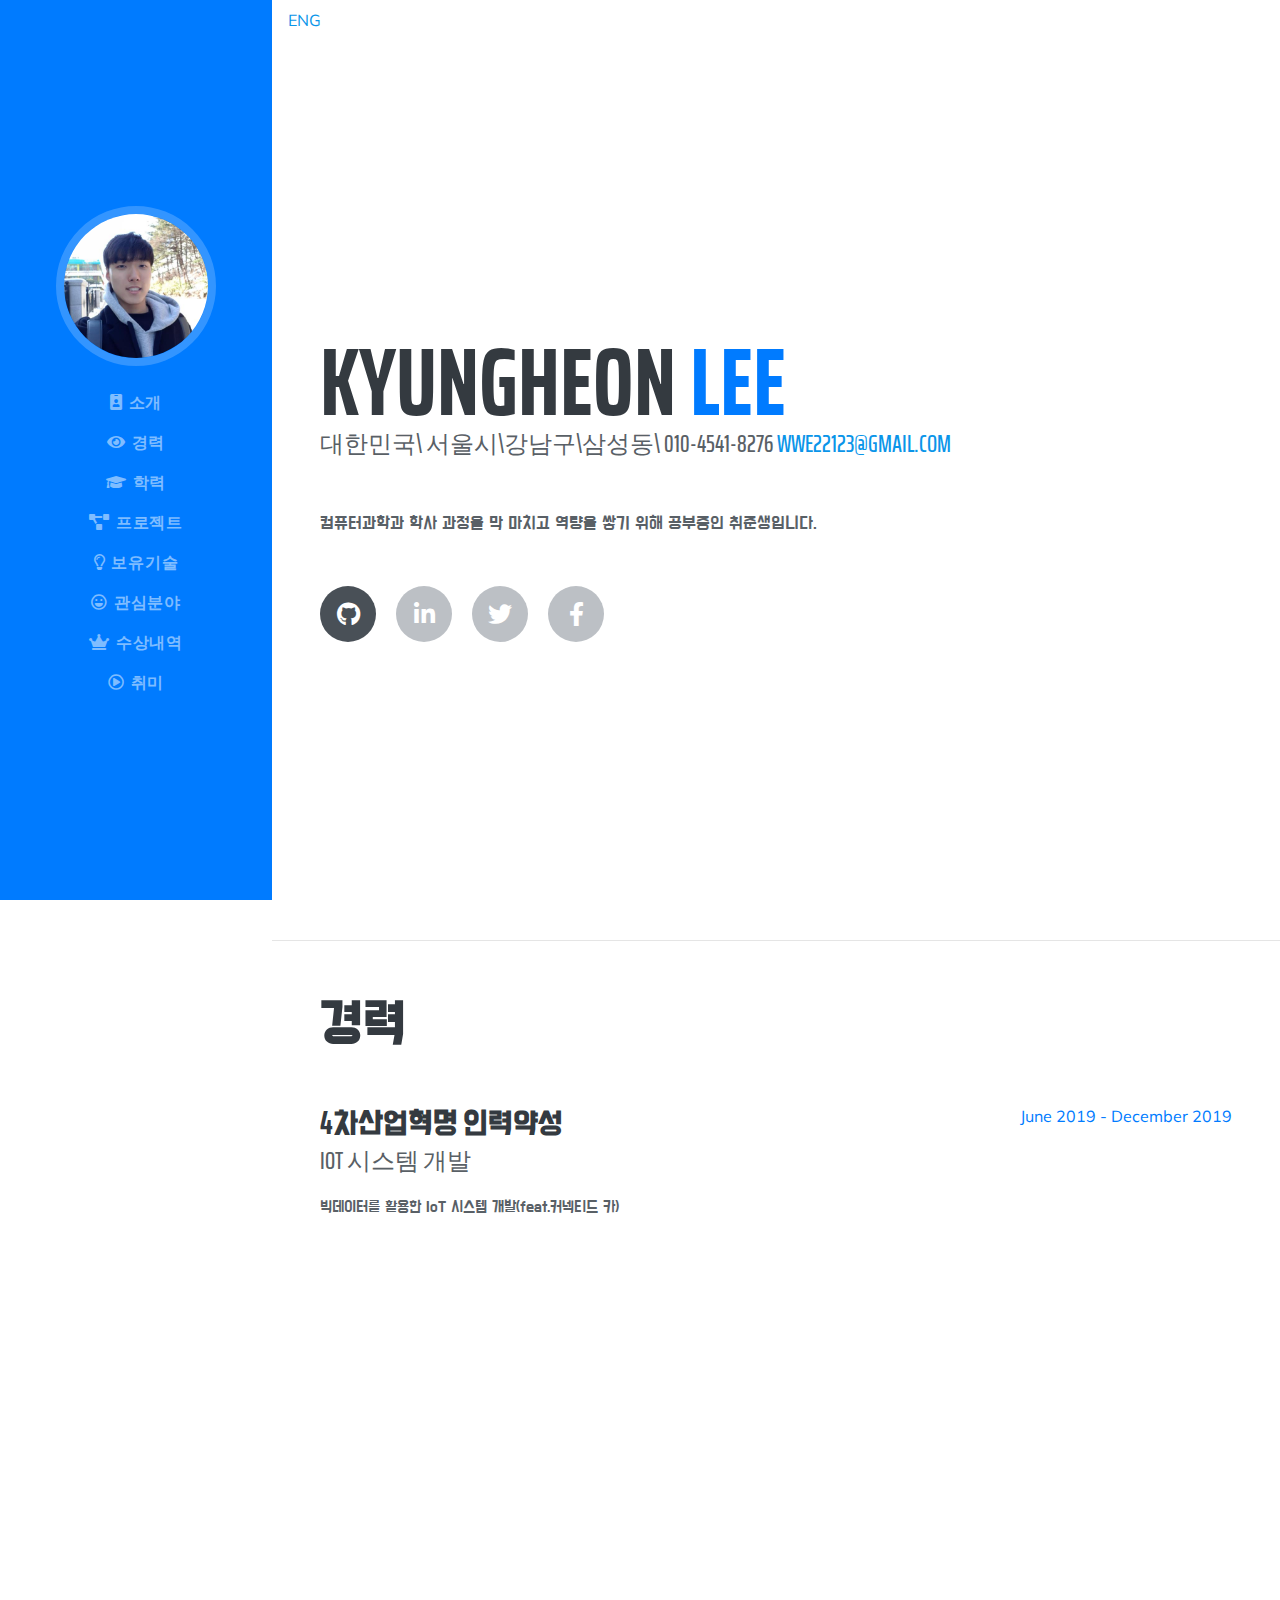
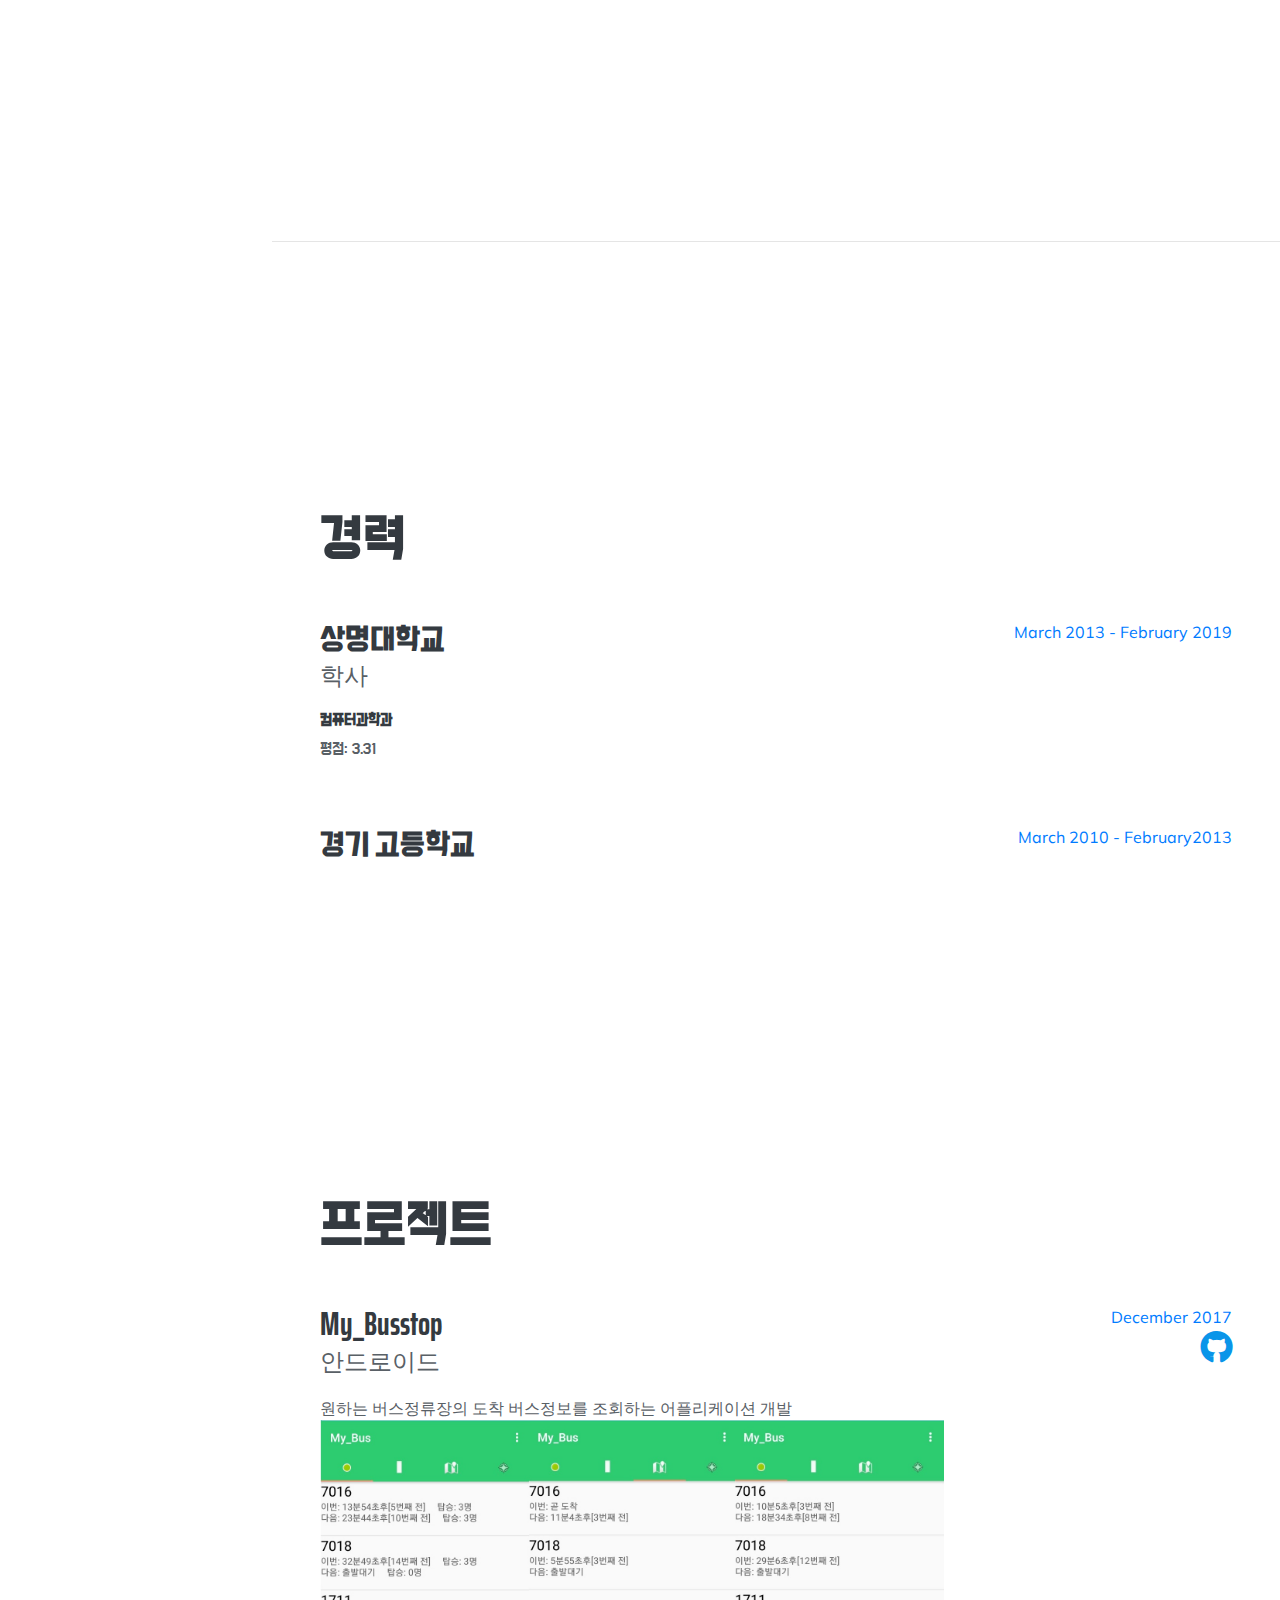
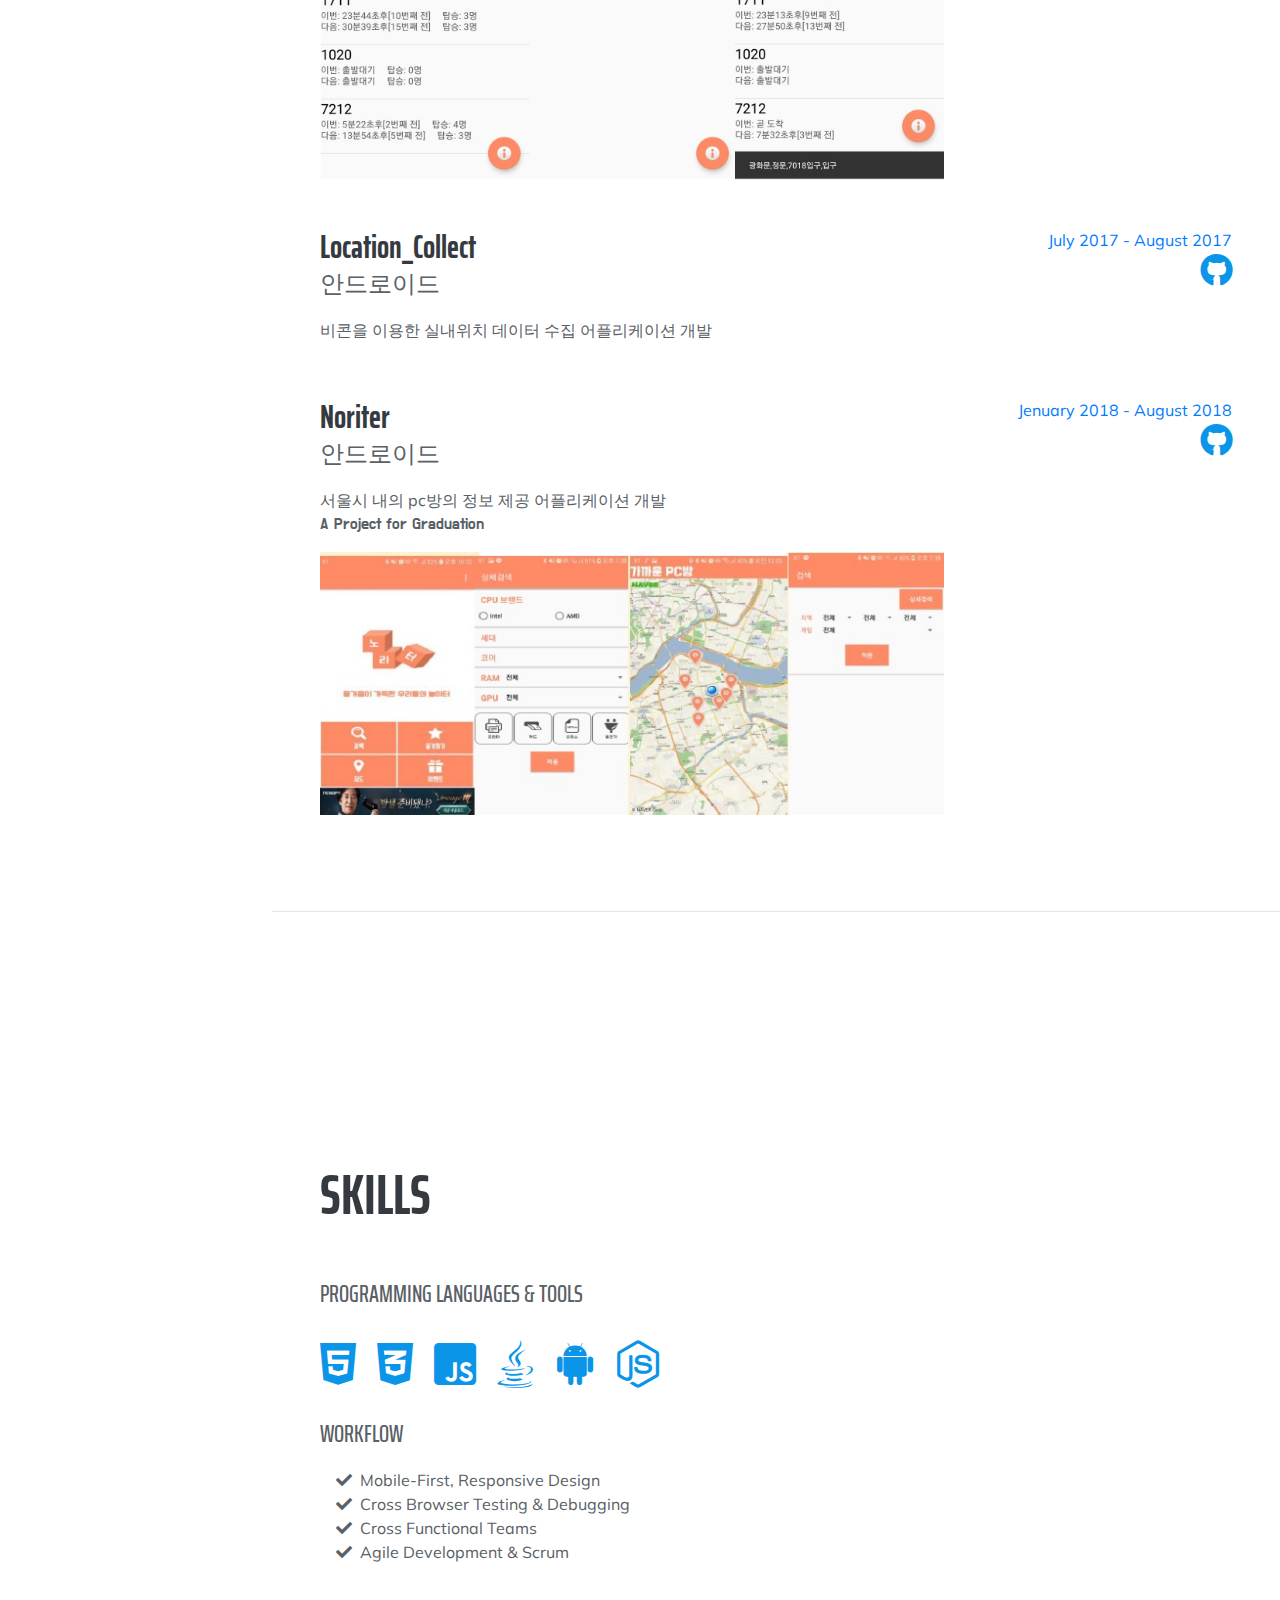
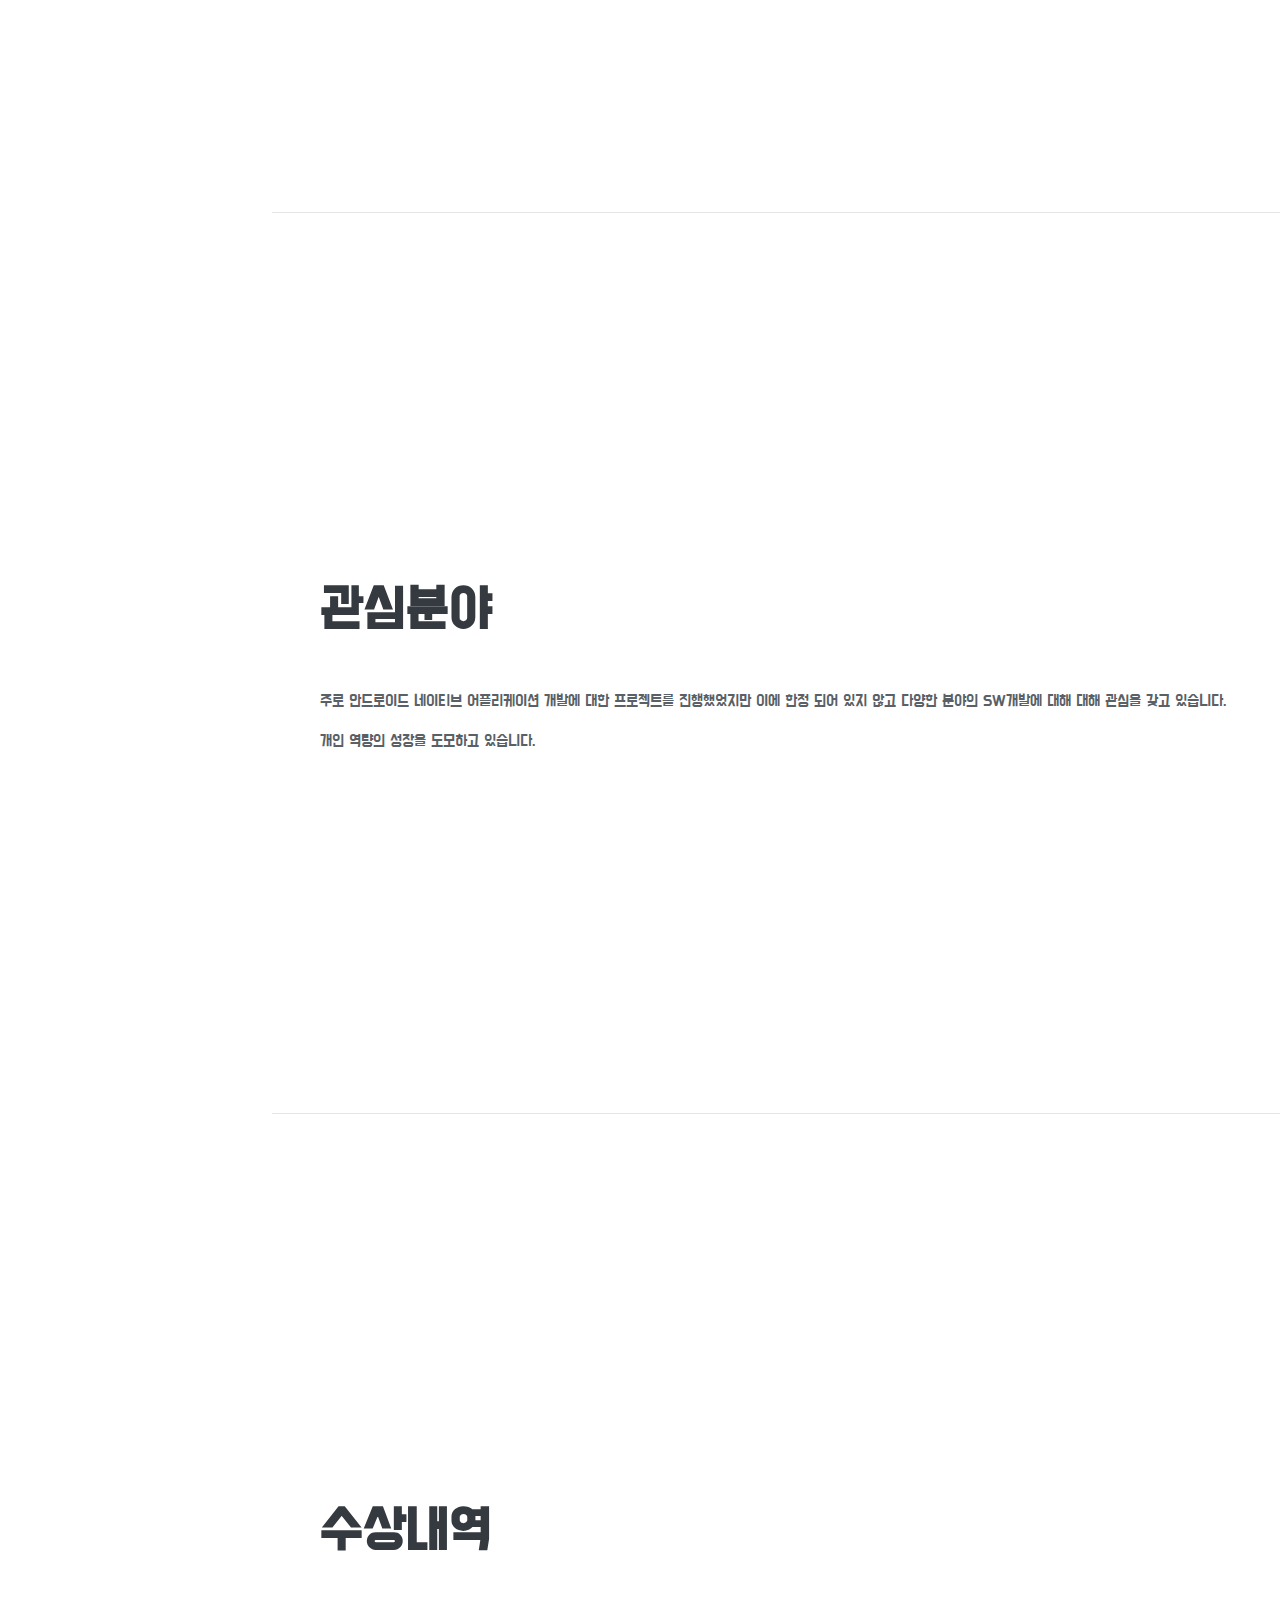
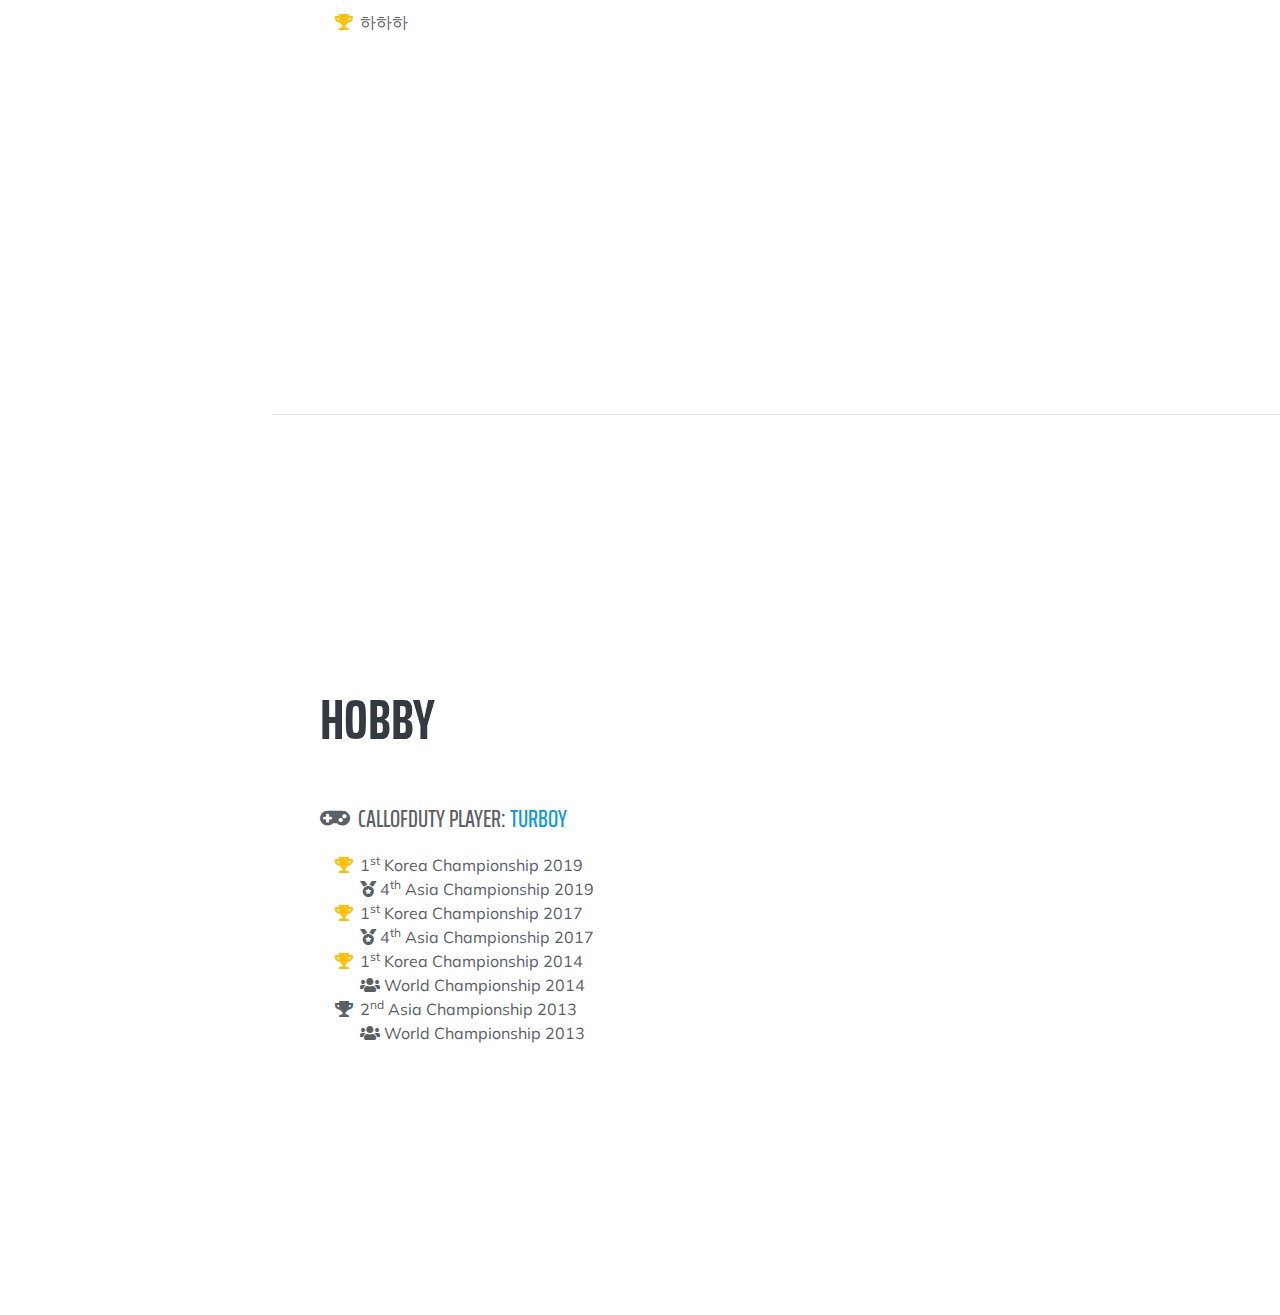
==== kor.html @ c02b2a89 "포트폴리오1.0" ====
<!DOCTYPE html>
<html lang="en">

<head>

  <meta charset="utf-8">
  <meta name="viewport" content="width=device-width, initial-scale=1, shrink-to-fit=no">
  <meta name="description" content="">
  <meta name="author" content="">

  <title>포트폴리오 - 이경헌 </title>

  <!-- Bootstrap core CSS -->
  <link href="vendor/bootstrap/css/bootstrap.min.css" rel="stylesheet">
  <!-- Custom fonts for this template -->
  <link href="https://fonts.googleapis.com/css?family=Saira+Extra+Condensed:500,700" rel="stylesheet">
  <link href="https://fonts.googleapis.com/css?family=Muli:400,400i,800,800i" rel="stylesheet">
  <link href="vendor/fontawesome-free/css/all.min.css" rel="stylesheet">

  <!-- Custom styles for this template -->
  <link href="css/resume.min.css" rel="stylesheet">

</head>

<body id="page-top">

  <nav class="navbar navbar-expand-lg navbar-dark bg-primary fixed-top" id="sideNav">
    <a class="navbar-brand js-scroll-trigger" href="#page-top">
      <span class="d-block d-lg-none">이경헌</span>
      <span class="d-none d-lg-block">
        <img class="img-fluid img-profile rounded-circle mx-auto mb-2" src="img/profile.jpg" alt="">
      </span>
    </a>
    <button class="navbar-toggler" type="button" data-toggle="collapse" data-target="#navbarSupportedContent" aria-controls="navbarSupportedContent" aria-expanded="false" aria-label="Toggle navigation">
      <span class="navbar-toggler-icon"></span>
    </button>
    <div class="collapse navbar-collapse" id="navbarSupportedContent">
      <ul class="navbar-nav">
        <li class="nav-item">
          <a class="nav-link js-scroll-trigger" href="#about"><i class="fas fa-id-badge"></i> 소개</a>
        </li>
        <li class="nav-item">
          <a class="nav-link js-scroll-trigger" href="#experience"><i class="fas fa-eye"></i> 경력</a>
        </li>
        <li class="nav-item">
          <a class="nav-link js-scroll-trigger" href="#education"><i class="fas fa-graduation-cap"></i> 학력</a>
        </li>
        <li class="nav-item">
          <a class="nav-link js-scroll-trigger" href="#projects"><i class="fas fa-project-diagram"></i> 프로젝트</a>
        </li>
        <li class="nav-item">
          <a class="nav-link js-scroll-trigger" href="#skills"><i class="far fa-lightbulb"></i> 보유기술</a>
        </li>
        <li class="nav-item">
          <a class="nav-link js-scroll-trigger" href="#interests"><i class="far fa-laugh"></i> 관심분야</a>
        </li>
        <li class="nav-item">
          <a class="nav-link js-scroll-trigger" href="#awards"><i class="fas fa-crown"></i> 수상내역</a>
        </li>
        <li class="nav-item">
          <a class="nav-link js-scroll-trigger" href="#hobby"><i class="far fa-play-circle"></i> 취미</a>
        </li>        
      </ul>
    </div>
  </nav>
  <div class="container-fluid p-0">
	<a class="nav-link js-scroll-trigger" href=".">ENG</a>
    <section class="resume-section p-3 p-lg-5 d-flex align-items-center" id="about">
      <div class="w-100">
        <h1 class="mb-0">KyungHeon
          <span class="text-primary">Lee</span>
        </h1>
        <div class="subheading mb-5"> 대한민국\ 서울시\강남구\삼성동\ 010-4541-8276
          <a href="mailto:name@email.com">wwe22123@gmail.com</a>
        </div>
        <p class="lead mb-5">
          컴퓨터과학과 학사 과정을 막 마치고 역량을 쌓기 위해 공부중인 취준생입니다.
       
        </p>
        <div class="social-icons">        
          <a href="https://github.com/wwe221">
            <i class="fab fa-github"></i>
          </a>
          <a href="" class="yet-social-icons">
            <i class="fab fa-linkedin-in"></i>
          </a>
          
          <a href="" class="yet-social-icons">
            <i class="fab fa-twitter"></i>
          </a>
          <a href="" class="yet-social-icons">
            <i class="fab fa-facebook-f"></i>
          </a>
        </div>
      </div>
    </section>

    <hr class="m-0">

    <section class="resume-section p-3 p-lg-5 d-flex justify-content-center" id="experience">
      <div class="w-100">
        <h2 class="mb-5">경력</h2>        
        <div class="resume-item d-flex flex-column flex-md-row justify-content-between">
          <div class="resume-content">
            <h3 class="mb-0">4차산업혁명 인력약성</h3>
            <div class="subheading mb-3">IoT 시스템 개발</div>
            <p>빅데이터를 활용한 IoT 시스템 개발(feat.커넥티드 카)</p>
          </div>
          <div class="resume-date text-md-right">
            <span class="text-primary">June 2019 - December 2019</span>
          </div>
        </div>

      </div>
    </section>

    <hr class="m-0">

    <section class="resume-section p-3 p-lg-5 d-flex align-items-center" id="education">
      <div class="w-100">
        <h2 class="mb-5">경력</h2>

        <div class="resume-item d-flex flex-column flex-md-row justify-content-between mb-5">
          <div class="resume-content">
            <h3 class="mb-0">상명대학교</h3>
            <div class="subheading mb-3">학사</div>
            <h6>컴퓨터과학과</h6>
            <p>평점: 3.31</p>
          </div>
          <div class="resume-date text-md-right">
            <span class="text-primary">March 2013 - February 2019</span>
          </div>
        </div>

        <div class="resume-item d-flex flex-column flex-md-row justify-content-between">
          <div class="resume-content">
            <h3 class="mb-0">경기 고등학교</h3>
            <div class="subheading mb-3"></div>
            <p></p>
          </div>
          <div class="resume-date text-md-right">
            <span class="text-primary">March 2010 - February2013</span>
          </div>
        </div>
      </div>
    </section>
    
    
   
    <section class="resume-section p-3 p-lg-5 d-flex align-items-center" id="projects">
      <div class="w-100">
        <h2 class="mb-5">프로젝트</h2>
        
        <div class="resume-item d-flex flex-column flex-md-row justify-content-between mb-5">
          <div class="resume-content">
            <h3 class="mb-0">My_Busstop</h3>
            <div class="subheading mb-3">안드로이드</div>
            <div>원하는 버스정류장의 도착 버스정보를 조회하는 어플리케이션 개발</div>
             <a href="#" onclick="window.open('img/mybus.jpg','window_name','width=800,height=450,location=no,status=no,scrollbars=yes');">
             <img class="img-fluid" src="img/mybus.jpg" alt="">
             </a>
            
          </div>
          <div class="resume-date text-md-right"> 
            <span class="text-primary">December 2017</span>
           <h3><a href="#" onclick="window.open('https://github.com/wwe221/PJs')" >
            <i class="fab fa-github"></i></a></h3>
          </div>
        </div>
        
        <div class="resume-item d-flex flex-column flex-md-row justify-content-between mb-5">
          <div class="resume-content">
            <h3 class="mb-0">Location_Collect</h3>
            <div class="subheading mb-3">안드로이드</div>
            <div>비콘을 이용한 실내위치 데이터 수집 어플리케이션 개발</div>
            <h4>         
            </h4>
          </div>
          <div class="resume-date text-md-right"> 
            <span class="text-primary">July 2017 - August 2017</span>
           <h3><a href="https://github.com/wwe221/PJs" >
            <i class="fab fa-github"></i></a></h3>
          </div>
        </div>
        
        <div class="resume-item d-flex flex-column flex-md-row justify-content-between mb-5">
          <div class="resume-content">
            <h3 class="mb-0">Noriter</h3>
            <div class="subheading mb-3">안드로이드</div>
            <div>서울시 내의 pc방의 정보 제공 어플리케이션 개발</div> 
            <p>A Project for Graduation</p>
            <a onclick="window.open('img/noriter.jpg','window_name','width=600,height=300,location=no,status=no,scrollbars=yes');">
            <img class="img-fluid" src="img/noriter.jpg" alt="">
            </a>          
          </div>
          <div class="resume-date text-md-right">
            <span class="text-primary">Jenuary 2018 - August 2018</span>
            <h3><a href="https://github.com/wwe221" >
            <i class="fab fa-github"></i></a></h3>
          </div>
        </div>
        
      </div>
      
    </section>

    <hr class="m-0">

    <section class="resume-section p-3 p-lg-5 d-flex align-items-center" id="skills">
      <div class="w-100">
        <h2 class="mb-5">Skills</h2>
	<!-- 아이콘 : https://fontawesome.com/icons 에서 html 코드를 통해 가져온다 -->
        <div class="subheading mb-3">Programming Languages &amp; Tools</div>
        <ul class="list-inline dev-icons">
          <li class="list-inline-item">
            <i class="fab fa-html5"></i>
          </li>
          <li class="list-inline-item">
            <i class="fab fa-css3-alt"></i>
          </li>
          <li class="list-inline-item">
            <i class="fab fa-js-square"></i>
          </li>
          <li class="list-inline-item">
           <i class="fab fa-java"></i>
          </li>
          <li class="list-inline-item">
          	<i class="fab fa-android"></i>
          </li> 
          <li class="list-inline-item">
            <i class="fab fa-node-js"></i>
          </li>
         
        </ul>

        <div class="subheading mb-3">Workflow</div>
        <ul class="fa-ul mb-0">
          <li>
            <i class="fa-li fa fa-check"></i>
            Mobile-First, Responsive Design</li>
          <li>
            <i class="fa-li fa fa-check"></i>
            Cross Browser Testing &amp; Debugging</li>
          <li>
            <i class="fa-li fa fa-check"></i>
            Cross Functional Teams</li>
          <li>
            <i class="fa-li fa fa-check"></i>
            Agile Development &amp; Scrum</li>
        </ul>
      </div>
    </section>

    <hr class="m-0">

    <section class="resume-section p-3 p-lg-5 d-flex align-items-center" id="interests">
      <div class="w-100">
        <h2 class="mb-5">관심분야</h2>
        <p>
        	주로 안드로이드 네이티브 어플리케이션 개발에 대한 프로젝트를 진행했었지만 이에 한정 되어 있지 않고 다양한 분야의 SW개발에 대해 대해 관심을 갖고 있습니다.
        	        	
         </p>        
        <p class="mb-0">개인 역량의 성장을 도모하고 있습니다.</p>
      </div>
    </section>

    <hr class="m-0">

    <section class="resume-section p-3 p-lg-5 d-flex align-items-center" id="awards">
      <div class="w-100">
        <h2 class="mb-5">수상내역</h2>
        <ul class="fa-ul mb-0">
          <li>
            <i class="fa-li fa fa-trophy text-warning"></i>
            하하하</li>
          
          
        </ul>
      </div>
    </section>
    <hr class="m-0">
    
    <section class="resume-section p-3 p-lg-5 d-flex align-items-center" id="hobby">
      <div class="w-100">
        <h2 class="mb-5">Hobby</h2>
        <div class="subheading mb-3"><i class="fas fa-gamepad"></i>&nbsp; CallofDuty Player: <a href="https://cod-esports.gamepedia.com/Turbo">Turboy</a></div>
        <ul class="fa-ul mb-0">
          <li>
          	<span> <i class="fa-li fa fa-trophy text-warning"></i></span>
            1<sup>st</sup> Korea Championship 2019</li>
          <li>
            <i class="fas fa-medal"></i>
            4<sup>th</sup> Asia Championship 2019</li>	
          <li>
          	<span> <i class="fa-li fa fa-trophy text-warning"></i></span>
            1<sup>st</sup> Korea Championship 2017</li>
          <li>
            <i class="fas fa-medal"></i>
            4<sup>th</sup> Asia Championship 2017</li>
            <li>
          	<span> <i class="fa-li fa fa-trophy text-warning"></i></span>
            1<sup>st</sup> Korea Championship 2014</li>
          <li>
            <i class="fas fa-users"></i>
            World Championship 2014</li>	
            <li>
          	<span> <i class="fa-li fa fa-trophy"></i></span>
            2<sup>nd</sup> Asia Championship 2013</li>
          <li>
            <i class="fas fa-users"></i>
            World Championship 2013</li>		         
        </ul>         
        
      </div>
    </section>


  </div>

  <!-- Bootstrap core JavaScript -->
  <script src="vendor/jquery/jquery.min.js"></script>
  <script src="vendor/bootstrap/js/bootstrap.bundle.min.js"></script>

  <!-- Plugin JavaScript -->
  <script src="vendor/jquery-easing/jquery.easing.min.js"></script>

  <!-- Custom scripts for this template -->
  <script src="js/resume.min.js"></script>

</body>

</html>
---- css/resume.min.css ----
/*!
 * Start Bootstrap - Resume v5.0.7 (https://startbootstrap.com/template-overviews/resume)
 * Copyright 2013-2019 Start Bootstrap
 * Licensed under MIT (https://github.com/BlackrockDigital/startbootstrap-resume/blob/master/LICENSE)
 */
@import url('https://fonts.googleapis.com/css?family=Do+Hyeon&display=swap');

  :root{
 	myColor:#87CEFA;
 }
body {
	font-family: Muli, -apple-system, BlinkMacSystemFont, 'Segoe UI', Roboto,
		'Helvetica Neue', Arial, sans-serif, 'Apple Color Emoji',
		'Segoe UI Emoji', 'Segoe UI Symbol', 'Noto Color Emoji';
	padding-top: 54px;
	color: #596066
}

@media ( min-width :992px) {
	body {
		padding-top: 0;
		padding-left: 17rem
	}
}

h1, h2, h3, h4, h5, h6 {
	font-family: 'Saira Extra Condensed', -apple-system, BlinkMacSystemFont,
		'Segoe UI', Roboto, 'Helvetica Neue', Arial, sans-serif,
		'Apple Color Emoji', 'Segoe UI Emoji', 'Segoe UI Symbol',
		'Noto Color Emoji',
		'Do Hyeon', sans-serif
		;
	font-weight: 700;
	color: #343a40	
}

h1 {
	font-size: 6rem;
	line-height: 5.5rem;	
	text-transform: uppercase;
}

h2 {
	font-size: 3.5rem;
	text-transform: uppercase;
}

h3 {
	font-size: 2rem
}

p.lead {
	font-size: 1.15rem;
	font-weight: 400
}
p{
	font-family: 'Do Hyeon', sans-serif;
}
.subheading {
	text-transform: uppercase;
	font-weight: 500;
	font-family: 'Saira Extra Condensed', -apple-system, BlinkMacSystemFont,
		'Segoe UI', Roboto, 'Helvetica Neue', Arial, sans-serif,
		'Apple Color Emoji', 'Segoe UI Emoji', 'Segoe UI Symbol',
		'Noto Color Emoji';
	font-size: 1.5rem
}

.social-icons a {
	display: inline-block;
	height: 3.5rem;
	width: 3.5rem;
	background-color: #495057;
	color: #fff !important;
	border-radius: 100%;
	text-align: center;
	font-size: 1.5rem;
	line-height: 3.5rem;
	margin-right: 1rem
}
.social-icons > .yet-social-icons{
	background-color:#bcc0c5;
}
.social-icons a:last-child {
	margin-right: 0
}

.social-icons a:hover {
	background-color: #87CEFA
}

.dev-icons {
	font-size: 3rem;
	
}
.list-inline-item{
	color:#0a95e9;
}
.dev-icons .list-inline-item i:hover {
	color: #87CEFA
}

#sideNav .navbar-nav .nav-item .nav-link {
	font-weight: 800;
	letter-spacing: .05rem;
	text-transform: uppercase;	
}
.lnag-item{
	font-weight: 800;
	letter-spacing: .05rem;
	text-transform: uppercase;
	list-style: none;
}

.lang-item >li{
	font-weight: 800;
	letter-spacing: .05rem;
	text-transform: uppercase;
	
	list-style: none;
}
.lang-item >li> a{
	font-weight: 800;
	letter-spacing: .05rem;
	text-transform: uppercase;
	color:#fff;
}
#sideNav .navbar-toggler:focus {
	outline-color: #87CEFA
}

@media ( min-width :992px) {
	#sideNav {
		text-align: center;
		position: fixed;
		top: 0;
		left: 0;
		display: -webkit-box;
		display: -ms-flexbox;
		display: flex;
		-webkit-box-orient: vertical;
		-webkit-box-direction: normal;
		-ms-flex-direction: column;
		flex-direction: column;
		width: 17rem;
		height: 100vh
	}
	#sideNav .navbar-brand {
		display: -webkit-box;
		display: -ms-flexbox;
		display: flex;
		margin: auto auto 0;
		padding: .5rem
	}
	#sideNav .navbar-brand .img-profile {
		max-width: 10rem;
		max-height: 10rem;
		border: .5rem solid rgba(255, 255, 255, .2)
	}
	#sideNav .navbar-collapse {
		display: -webkit-box;
		display: -ms-flexbox;
		display: flex;
		-webkit-box-align: start;
		-ms-flex-align: start;
		align-items: flex-start;
		-webkit-box-flex: 0;
		-ms-flex-positive: 0;
		flex-grow: 0;
		width: 100%;
		margin-bottom: auto
	}
	#sideNav .navbar-collapse .navbar-nav {
		-webkit-box-orient: vertical;
		-webkit-box-direction: normal;
		-ms-flex-direction: column;
		flex-direction: column;
		width: 100%
	}
	#sideNav .navbar-collapse .navbar-nav .nav-item {
		display: block
	}
	#sideNav .navbar-collapse .navbar-nav .nav-item .nav-link {
		display: block
	}
}

section.resume-section {
	padding-top: 5rem !important;
	padding-bottom: 5rem !important;
	max-width: 75rem
}

section.resume-section .resume-item .resume-date {
	min-width: none
}

@media ( min-width :768px) {
	section.resume-section {
		min-height: 100vh
	}
	section.resume-section .resume-item .resume-date {
		min-width: 18rem
	}
}

@media ( min-width :992px) {
	section.resume-section {
		padding-top: 3rem !important;
		padding-bottom: 3rem !important
	}
}

.bg-primary {
	background-color: myColor !important
}

.text-primary {
	color: myColor !important
}

a {
	color: #0a95e9
}

a:active, a:focus, a:hover {
	color: #87CEFA
}
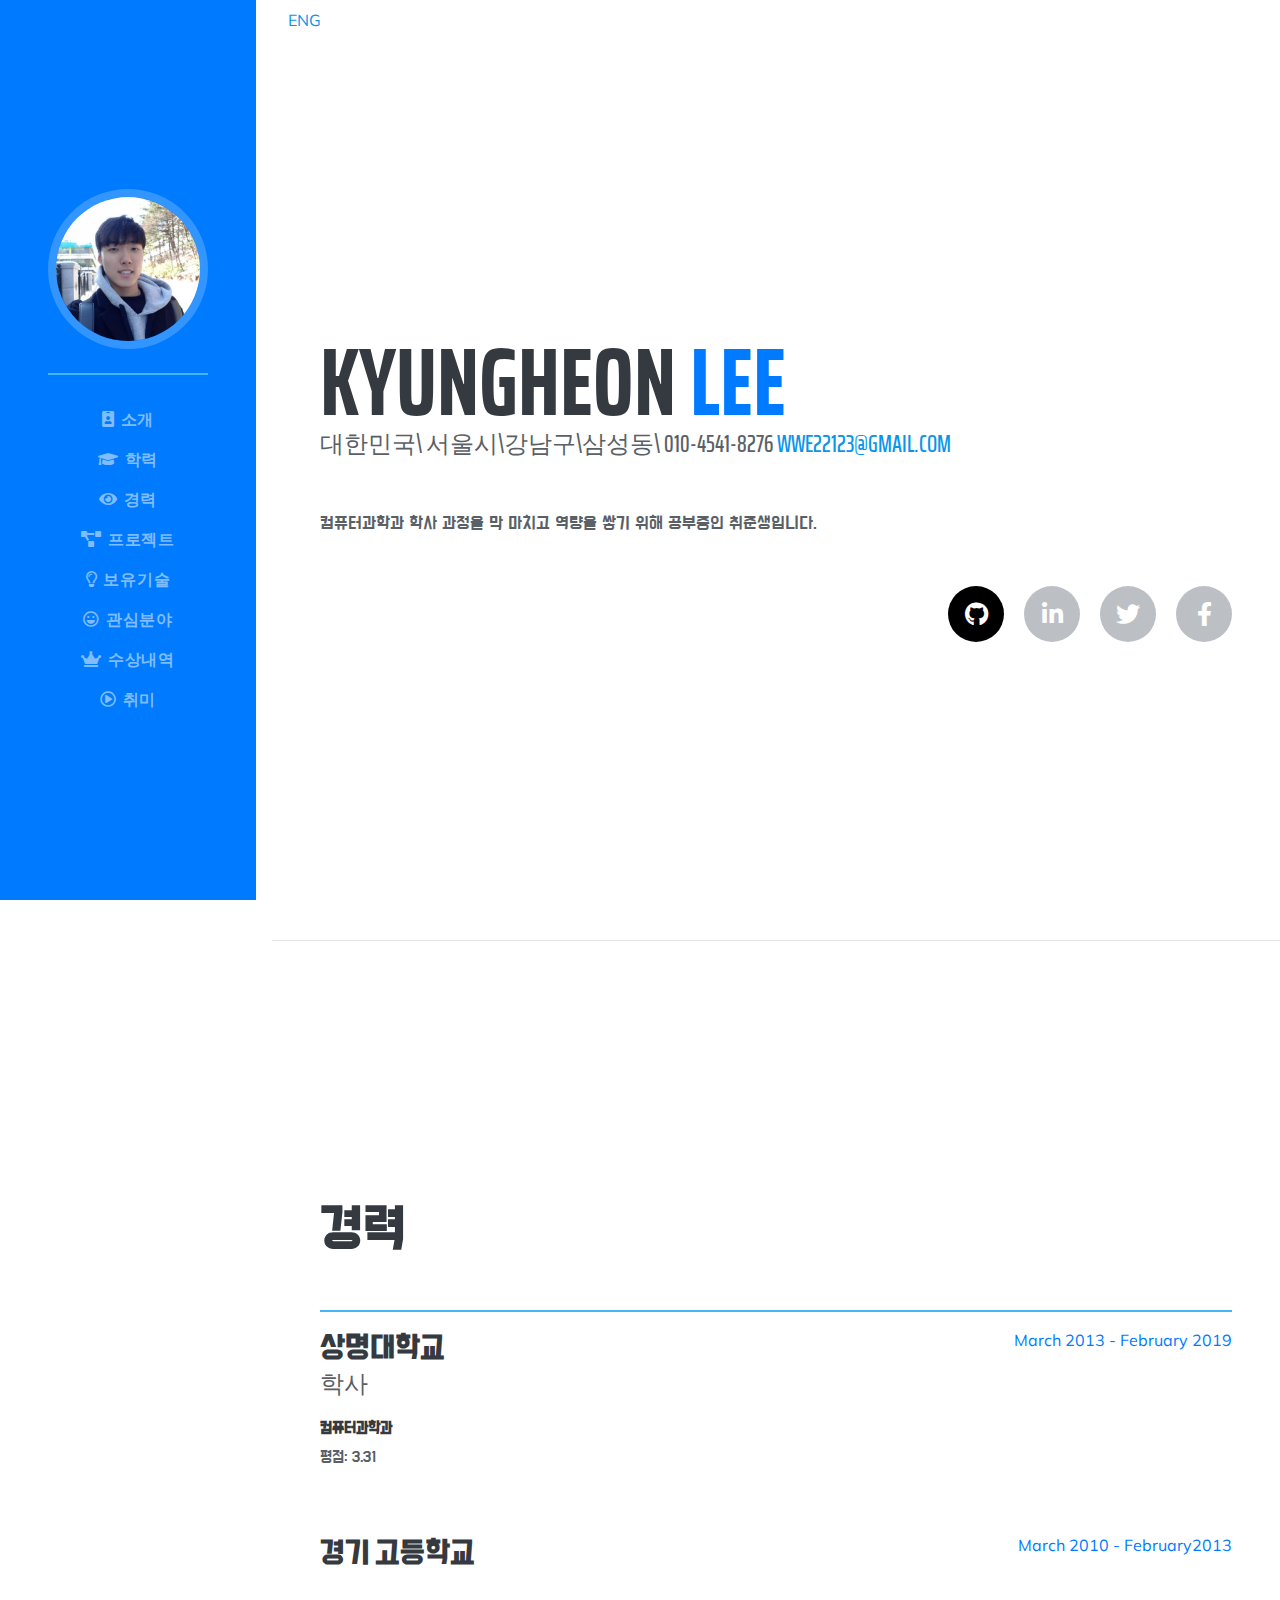
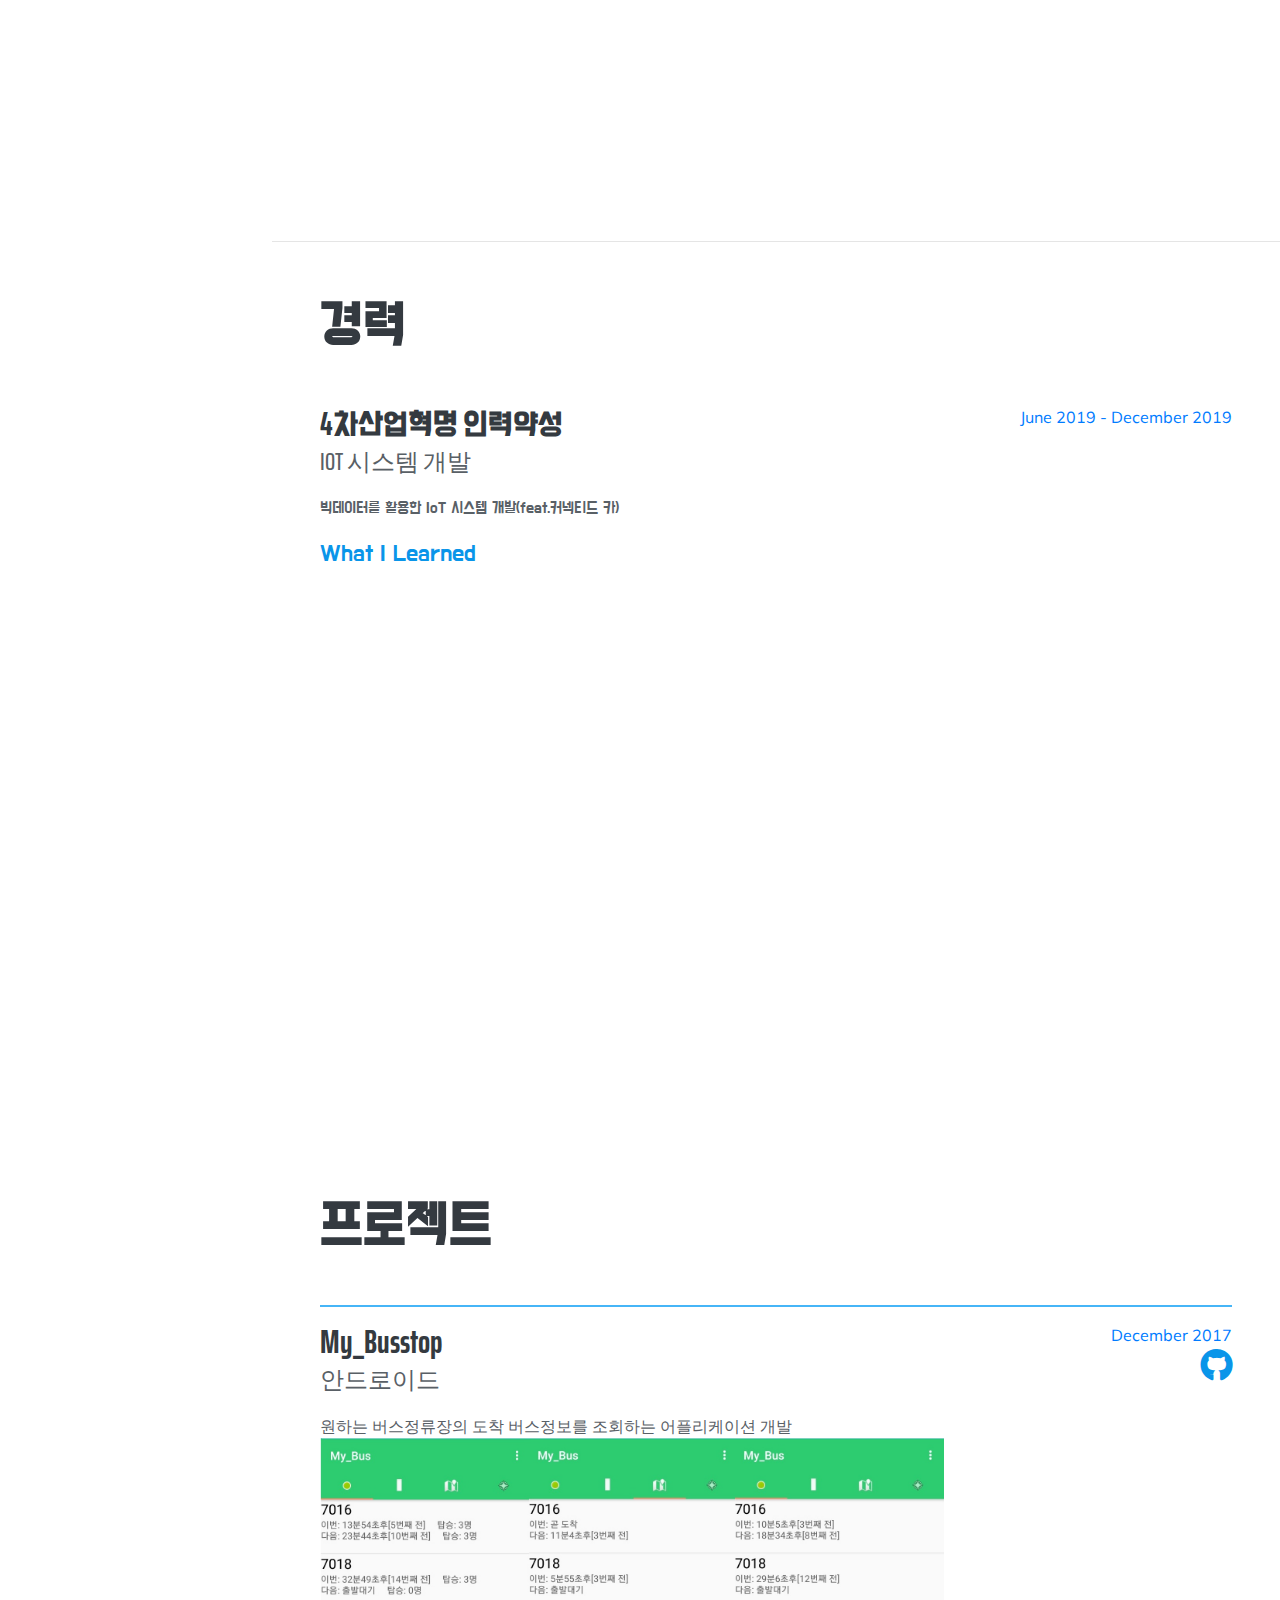
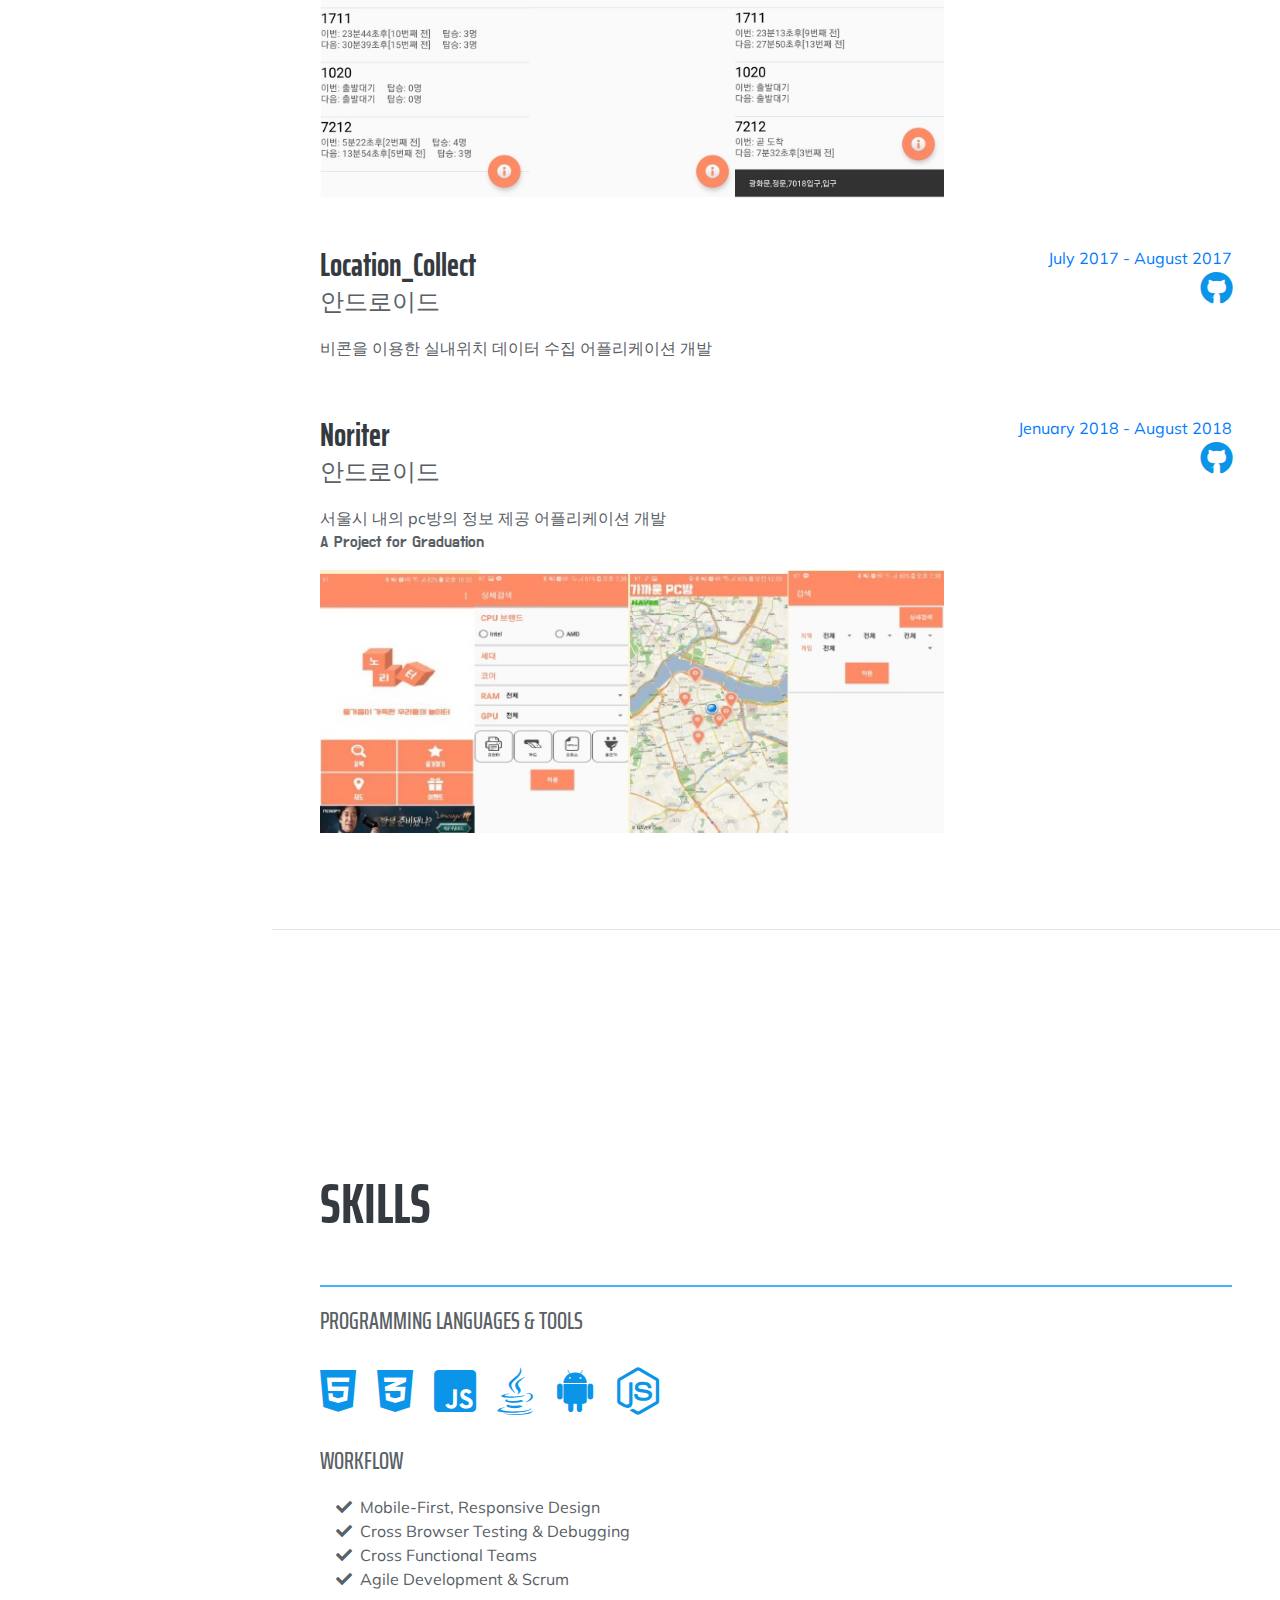
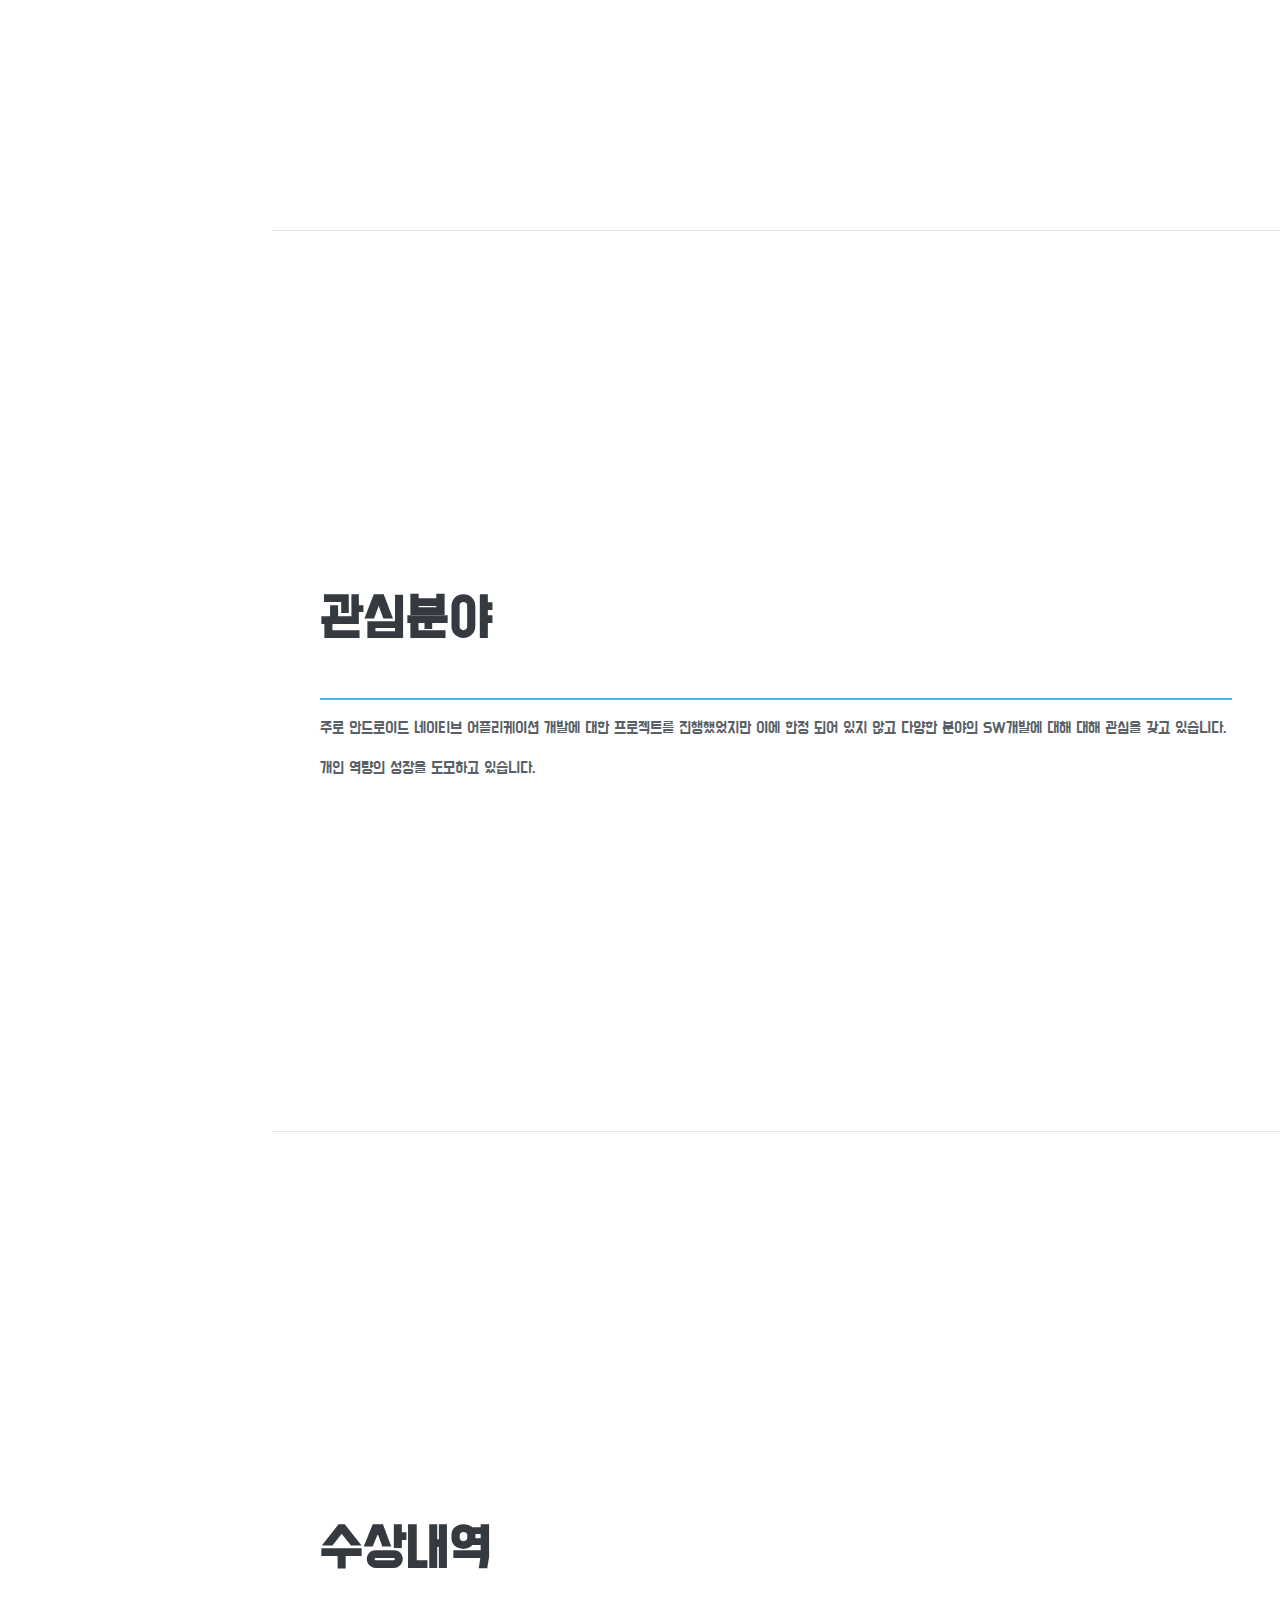
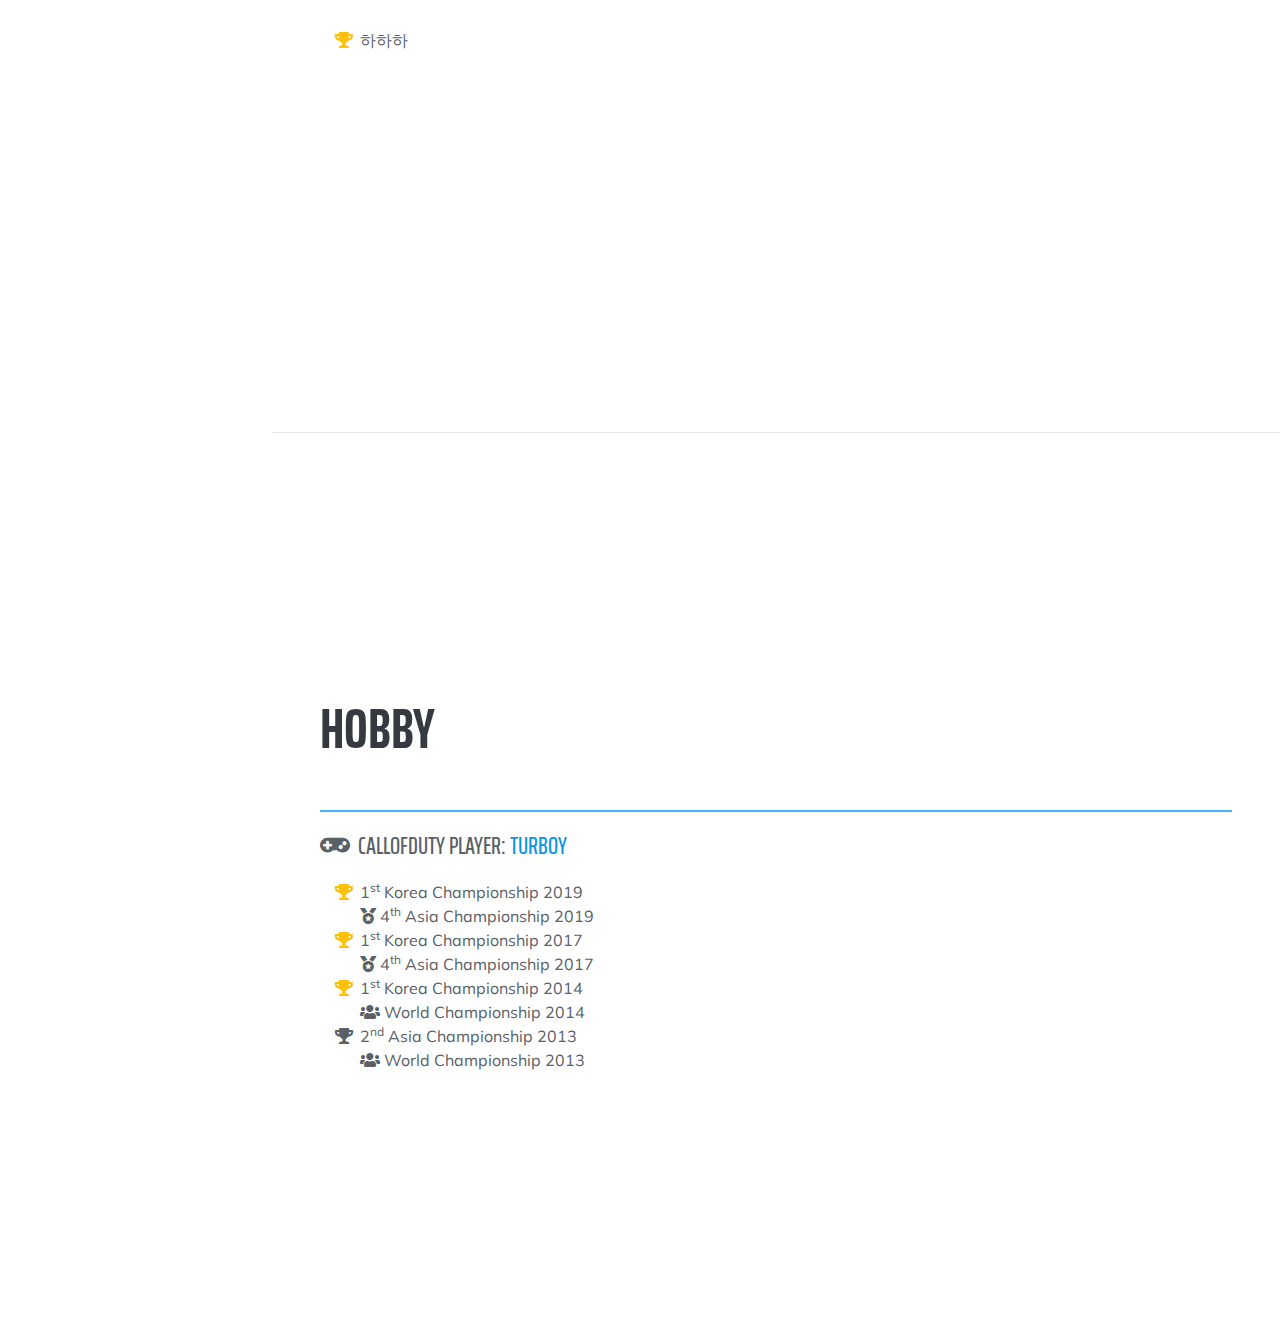
==== commit 4a86d5b8: "포트폴리오 1.01 test" ====
--- a/kor.html
+++ b/kor.html
@@ -19,6 +19,7 @@
 
   <!-- Custom styles for this template -->
   <link href="css/resume.min.css" rel="stylesheet">
+  <script type="text/javascript" src="js/myjs.js"></script>
 
 </head>
 
@@ -27,8 +28,10 @@
   <nav class="navbar navbar-expand-lg navbar-dark bg-primary fixed-top" id="sideNav">
     <a class="navbar-brand js-scroll-trigger" href="#page-top">
       <span class="d-block d-lg-none">이경헌</span>
+      
       <span class="d-none d-lg-block">
         <img class="img-fluid img-profile rounded-circle mx-auto mb-2" src="img/profile.jpg" alt="">
+        <hr class="title-line">
       </span>
     </a>
     <button class="navbar-toggler" type="button" data-toggle="collapse" data-target="#navbarSupportedContent" aria-controls="navbarSupportedContent" aria-expanded="false" aria-label="Toggle navigation">
@@ -40,10 +43,10 @@
           <a class="nav-link js-scroll-trigger" href="#about"><i class="fas fa-id-badge"></i> 소개</a>
         </li>
         <li class="nav-item">
+          <a class="nav-link js-scroll-trigger" href="#education"><i class="fas fa-graduation-cap"></i> 학력</a>
+        </li>
+        <li class="nav-item">
           <a class="nav-link js-scroll-trigger" href="#experience"><i class="fas fa-eye"></i> 경력</a>
-        </li>
-        <li class="nav-item">
-          <a class="nav-link js-scroll-trigger" href="#education"><i class="fas fa-graduation-cap"></i> 학력</a>
         </li>
         <li class="nav-item">
           <a class="nav-link js-scroll-trigger" href="#projects"><i class="fas fa-project-diagram"></i> 프로젝트</a>
@@ -78,13 +81,12 @@
        
         </p>
         <div class="social-icons">        
-          <a href="https://github.com/wwe221">
+         <a href="https://github.com/wwe221" class="ex-social-icon">
             <i class="fab fa-github"></i>
           </a>
           <a href="" class="yet-social-icons">
             <i class="fab fa-linkedin-in"></i>
-          </a>
-          
+          </a>          
           <a href="" class="yet-social-icons">
             <i class="fab fa-twitter"></i>
           </a>
@@ -93,33 +95,14 @@
           </a>
         </div>
       </div>
-    </section>
-
-    <hr class="m-0">
-
-    <section class="resume-section p-3 p-lg-5 d-flex justify-content-center" id="experience">
-      <div class="w-100">
-        <h2 class="mb-5">경력</h2>        
-        <div class="resume-item d-flex flex-column flex-md-row justify-content-between">
-          <div class="resume-content">
-            <h3 class="mb-0">4차산업혁명 인력약성</h3>
-            <div class="subheading mb-3">IoT 시스템 개발</div>
-            <p>빅데이터를 활용한 IoT 시스템 개발(feat.커넥티드 카)</p>
-          </div>
-          <div class="resume-date text-md-right">
-            <span class="text-primary">June 2019 - December 2019</span>
-          </div>
-        </div>
-
-      </div>
-    </section>
+    </section>  
 
     <hr class="m-0">
 
     <section class="resume-section p-3 p-lg-5 d-flex align-items-center" id="education">
       <div class="w-100">
         <h2 class="mb-5">경력</h2>
-
+		<hr class="title-line">
         <div class="resume-item d-flex flex-column flex-md-row justify-content-between mb-5">
           <div class="resume-content">
             <h3 class="mb-0">상명대학교</h3>
@@ -144,13 +127,36 @@
         </div>
       </div>
     </section>
-    
+    <hr class="m-0">
+    <section class="resume-section p-3 p-lg-5 d-flex justify-content-center" id="experience">
+      <div class="w-100">
+        <h2 class="mb-5">경력</h2>        
+        <div class="resume-item d-flex flex-column flex-md-row justify-content-between">
+          <div class="resume-content">
+            <h3 class="mb-0">4차산업혁명 인력약성</h3>
+            <div class="subheading mb-3">IoT 시스템 개발</div>
+            <p>빅데이터를 활용한 IoT 시스템 개발(feat.커넥티드 카)</p>
+          </div>
+          <div class="resume-date text-md-right">
+            <span class="text-primary">June 2019 - December 2019</span>
+            
+          </div>
+          
+        </div>
+<p class="panel" onclick="myShowFunction()" >What I Learned</p>
+		<div id="panel">
+		<p>
+			Java , MySQL , HTML+CSS+JavaScript
+			
+		</p>
+      </div>
+    </section>
     
    
     <section class="resume-section p-3 p-lg-5 d-flex align-items-center" id="projects">
       <div class="w-100">
         <h2 class="mb-5">프로젝트</h2>
-        
+        <hr class="title-line">
         <div class="resume-item d-flex flex-column flex-md-row justify-content-between mb-5">
           <div class="resume-content">
             <h3 class="mb-0">My_Busstop</h3>
@@ -209,6 +215,7 @@
     <section class="resume-section p-3 p-lg-5 d-flex align-items-center" id="skills">
       <div class="w-100">
         <h2 class="mb-5">Skills</h2>
+        <hr class="title-line">
 	<!-- 아이콘 : https://fontawesome.com/icons 에서 html 코드를 통해 가져온다 -->
         <div class="subheading mb-3">Programming Languages &amp; Tools</div>
         <ul class="list-inline dev-icons">
@@ -256,6 +263,7 @@
     <section class="resume-section p-3 p-lg-5 d-flex align-items-center" id="interests">
       <div class="w-100">
         <h2 class="mb-5">관심분야</h2>
+        <hr class="title-line">
         <p>
         	주로 안드로이드 네이티브 어플리케이션 개발에 대한 프로젝트를 진행했었지만 이에 한정 되어 있지 않고 다양한 분야의 SW개발에 대해 대해 관심을 갖고 있습니다.
         	        	
@@ -283,6 +291,7 @@
     <section class="resume-section p-3 p-lg-5 d-flex align-items-center" id="hobby">
       <div class="w-100">
         <h2 class="mb-5">Hobby</h2>
+        <hr class="title-line">
         <div class="subheading mb-3"><i class="fas fa-gamepad"></i>&nbsp; CallofDuty Player: <a href="https://cod-esports.gamepedia.com/Turbo">Turboy</a></div>
         <ul class="fa-ul mb-0">
           <li>
--- a/css/resume.min.css
+++ b/css/resume.min.css
@@ -3,11 +3,20 @@
  * Copyright 2013-2019 Start Bootstrap
  * Licensed under MIT (https://github.com/BlackrockDigital/startbootstrap-resume/blob/master/LICENSE)
  */
-@import url('https://fonts.googleapis.com/css?family=Do+Hyeon&display=swap');
-
-  :root{
- 	myColor:#87CEFA;
- }
+@import
+	url('https://fonts.googleapis.com/css?family=Do+Hyeon&display=swap');
+
+:root {
+	myColor: #87CEFA;
+}
+.panel{
+	color: #0a95e9;
+	font-size:1.5em;
+	cursor:pointer;
+}
+#panel{
+	display:none;
+}
 body {
 	font-family: Muli, -apple-system, BlinkMacSystemFont, 'Segoe UI', Roboto,
 		'Helvetica Neue', Arial, sans-serif, 'Apple Color Emoji',
@@ -27,16 +36,14 @@
 	font-family: 'Saira Extra Condensed', -apple-system, BlinkMacSystemFont,
 		'Segoe UI', Roboto, 'Helvetica Neue', Arial, sans-serif,
 		'Apple Color Emoji', 'Segoe UI Emoji', 'Segoe UI Symbol',
-		'Noto Color Emoji',
-		'Do Hyeon', sans-serif
-		;
+		'Noto Color Emoji', 'Do Hyeon', sans-serif;
 	font-weight: 700;
-	color: #343a40	
+	color: #343a40
 }
 
 h1 {
 	font-size: 6rem;
-	line-height: 5.5rem;	
+	line-height: 5.5rem;
 	text-transform: uppercase;
 }
 
@@ -53,9 +60,11 @@
 	font-size: 1.15rem;
 	font-weight: 400
 }
-p{
+
+p {
 	font-family: 'Do Hyeon', sans-serif;
 }
+
 .subheading {
 	text-transform: uppercase;
 	font-weight: 500;
@@ -65,12 +74,14 @@
 		'Noto Color Emoji';
 	font-size: 1.5rem
 }
-
+.social-icons{
+	float:right;
+}
 .social-icons a {
 	display: inline-block;
 	height: 3.5rem;
 	width: 3.5rem;
-	background-color: #495057;
+	background-color: #000000;
 	color: #fff !important;
 	border-radius: 100%;
 	text-align: center;
@@ -78,24 +89,31 @@
 	line-height: 3.5rem;
 	margin-right: 1rem
 }
-.social-icons > .yet-social-icons{
-	background-color:#bcc0c5;
-}
+
+.ex-social-icon:hover {
+	background-color: #0a95e9;
+}
+
+.social-icons>.yet-social-icons {
+	background-color: #bcc0c5;
+}
+
 .social-icons a:last-child {
 	margin-right: 0
 }
 
 .social-icons a:hover {
-	background-color: #87CEFA
+	
 }
 
 .dev-icons {
 	font-size: 3rem;
-	
-}
-.list-inline-item{
-	color:#0a95e9;
-}
+}
+
+.list-inline-item {
+	color: #0a95e9;
+}
+
 .dev-icons .list-inline-item i:hover {
 	color: #87CEFA
 }
@@ -103,28 +121,30 @@
 #sideNav .navbar-nav .nav-item .nav-link {
 	font-weight: 800;
 	letter-spacing: .05rem;
-	text-transform: uppercase;	
-}
-.lnag-item{
+	text-transform: uppercase;
+}
+
+.lnag-item {
 	font-weight: 800;
 	letter-spacing: .05rem;
 	text-transform: uppercase;
 	list-style: none;
 }
 
-.lang-item >li{
-	font-weight: 800;
-	letter-spacing: .05rem;
-	text-transform: uppercase;
-	
+.lang-item>li {
+	font-weight: 800;
+	letter-spacing: .05rem;
+	text-transform: uppercase;
 	list-style: none;
 }
-.lang-item >li> a{
-	font-weight: 800;
-	letter-spacing: .05rem;
-	text-transform: uppercase;
-	color:#fff;
-}
+
+.lang-item>li>a {
+	font-weight: 800;
+	letter-spacing: .05rem;
+	text-transform: uppercase;
+	color: #fff;
+}
+
 #sideNav .navbar-toggler:focus {
 	outline-color: #87CEFA
 }
@@ -142,7 +162,7 @@
 		-webkit-box-direction: normal;
 		-ms-flex-direction: column;
 		flex-direction: column;
-		width: 17rem;
+		width: 16rem;
 		height: 100vh
 	}
 	#sideNav .navbar-brand {
@@ -210,7 +230,9 @@
 		padding-bottom: 3rem !important
 	}
 }
-
+hr.title-line{
+	border:1px solid #46b5f7;	
+}
 .bg-primary {
 	background-color: myColor !important
 }
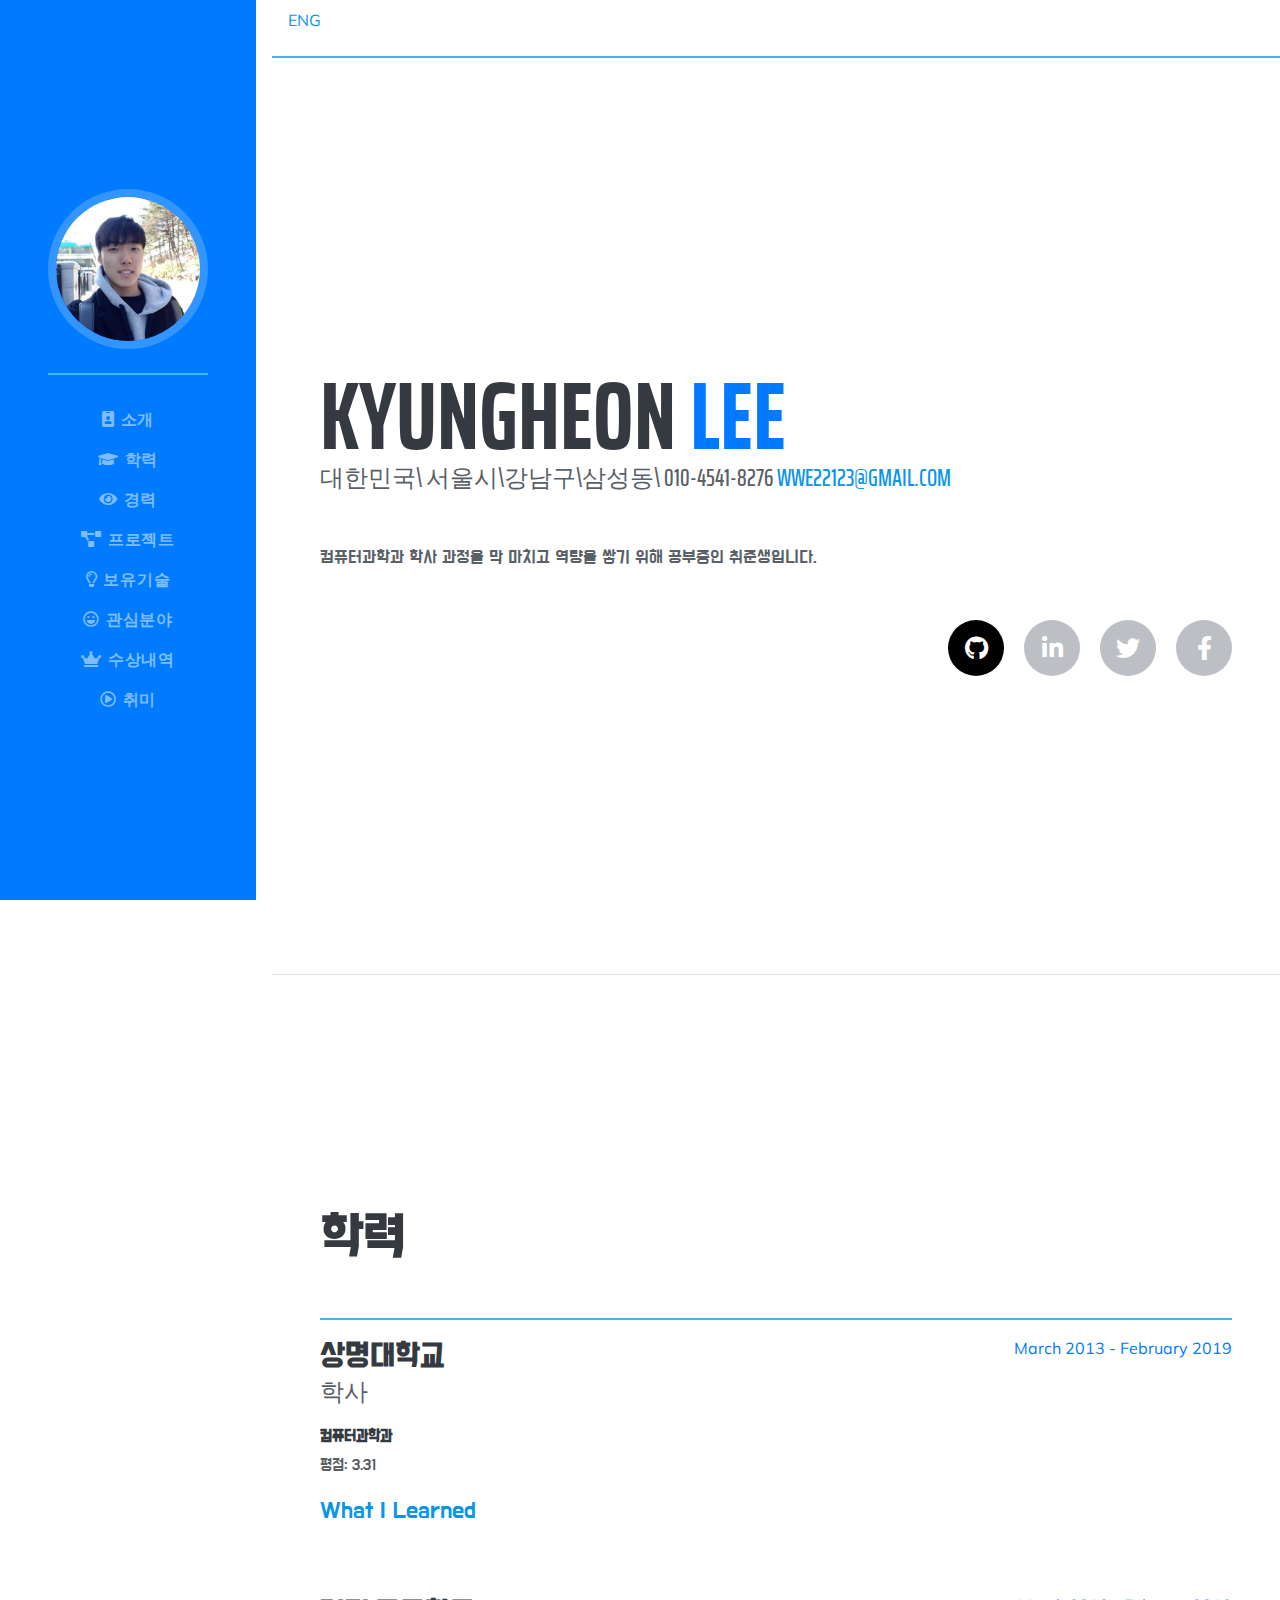
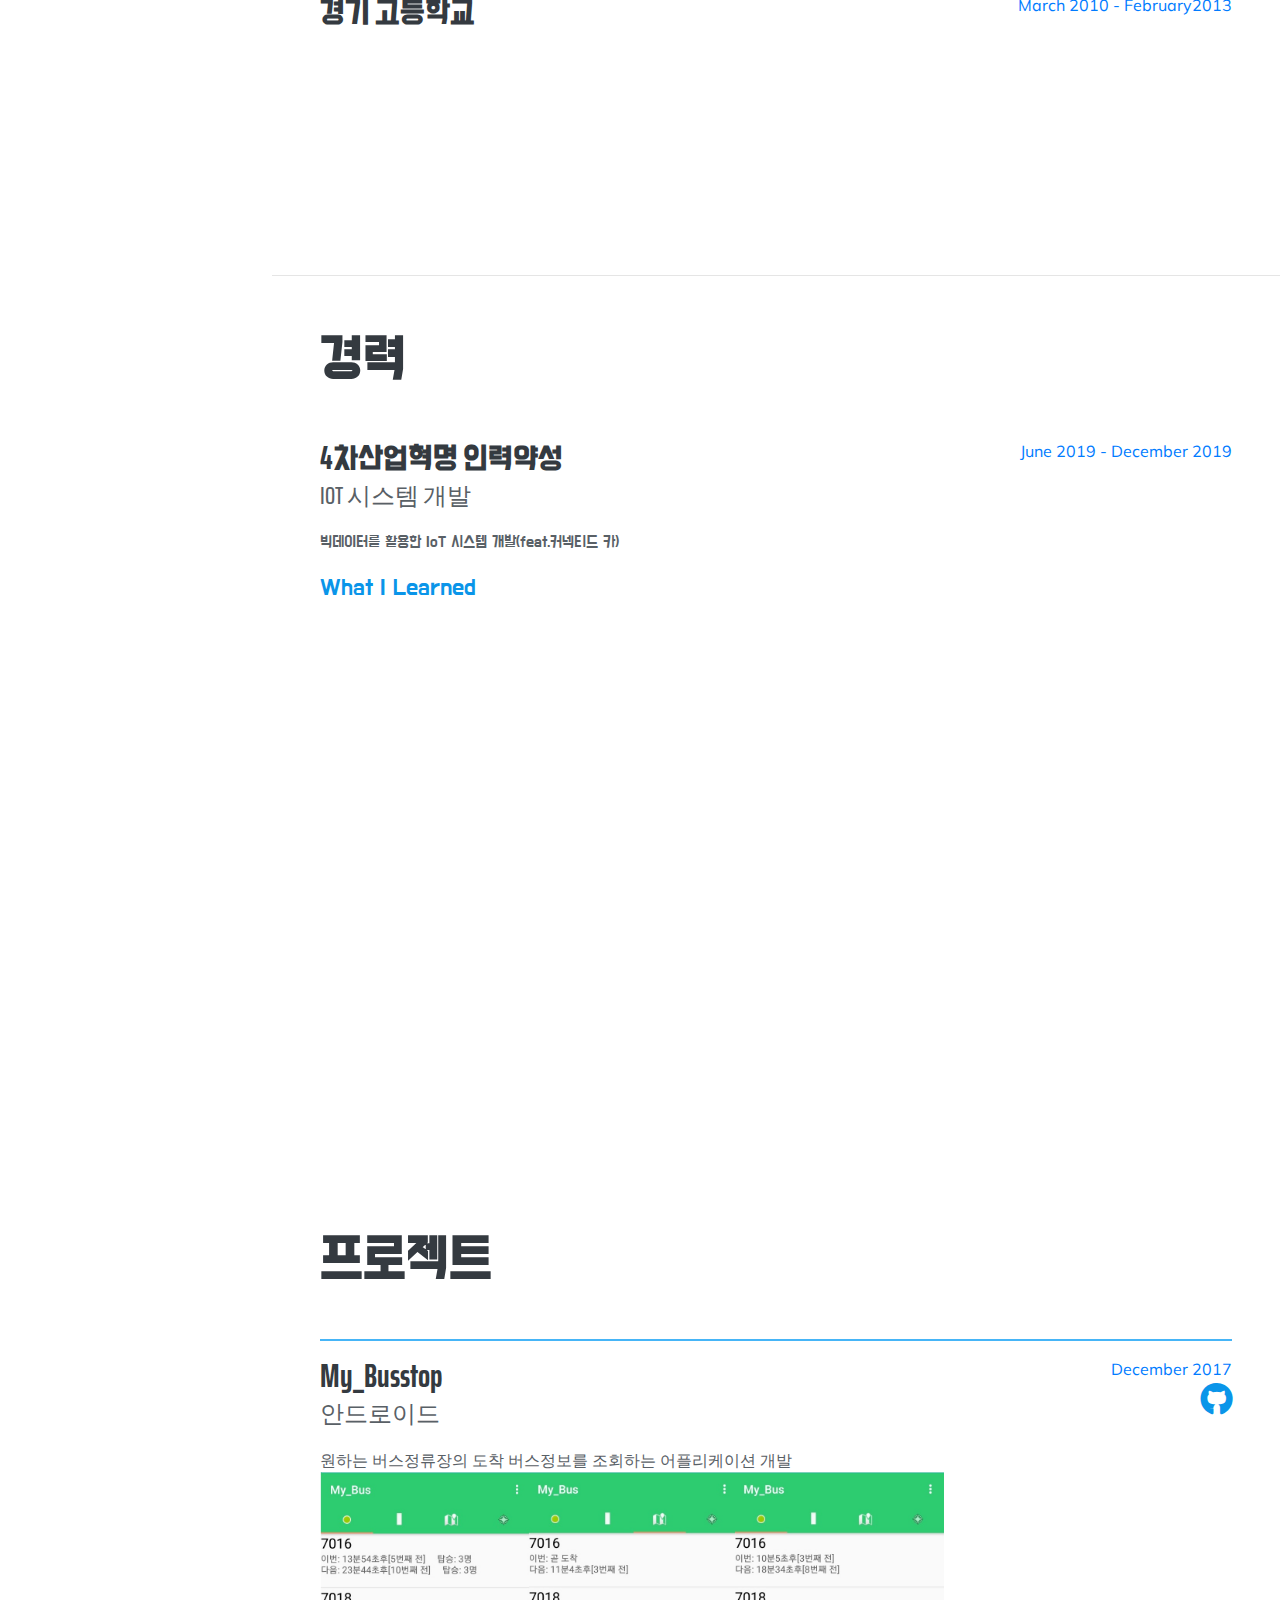
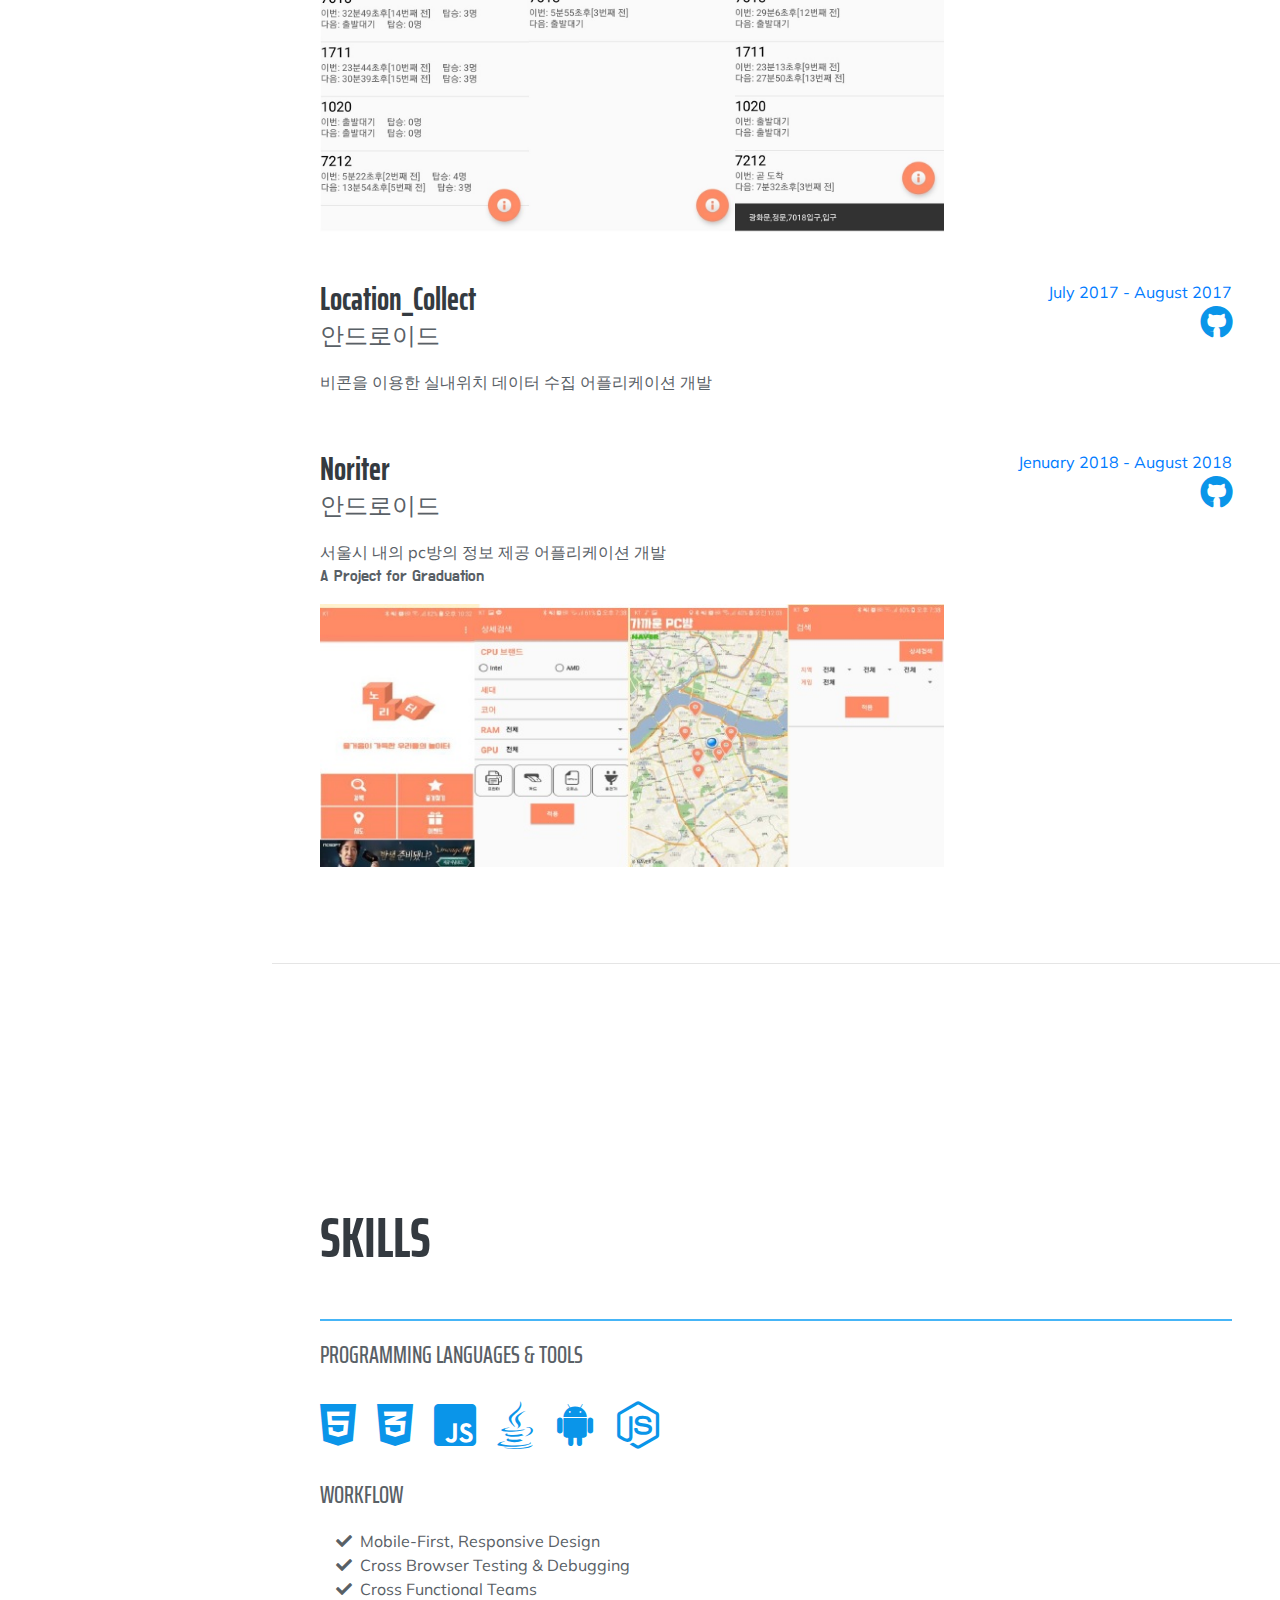
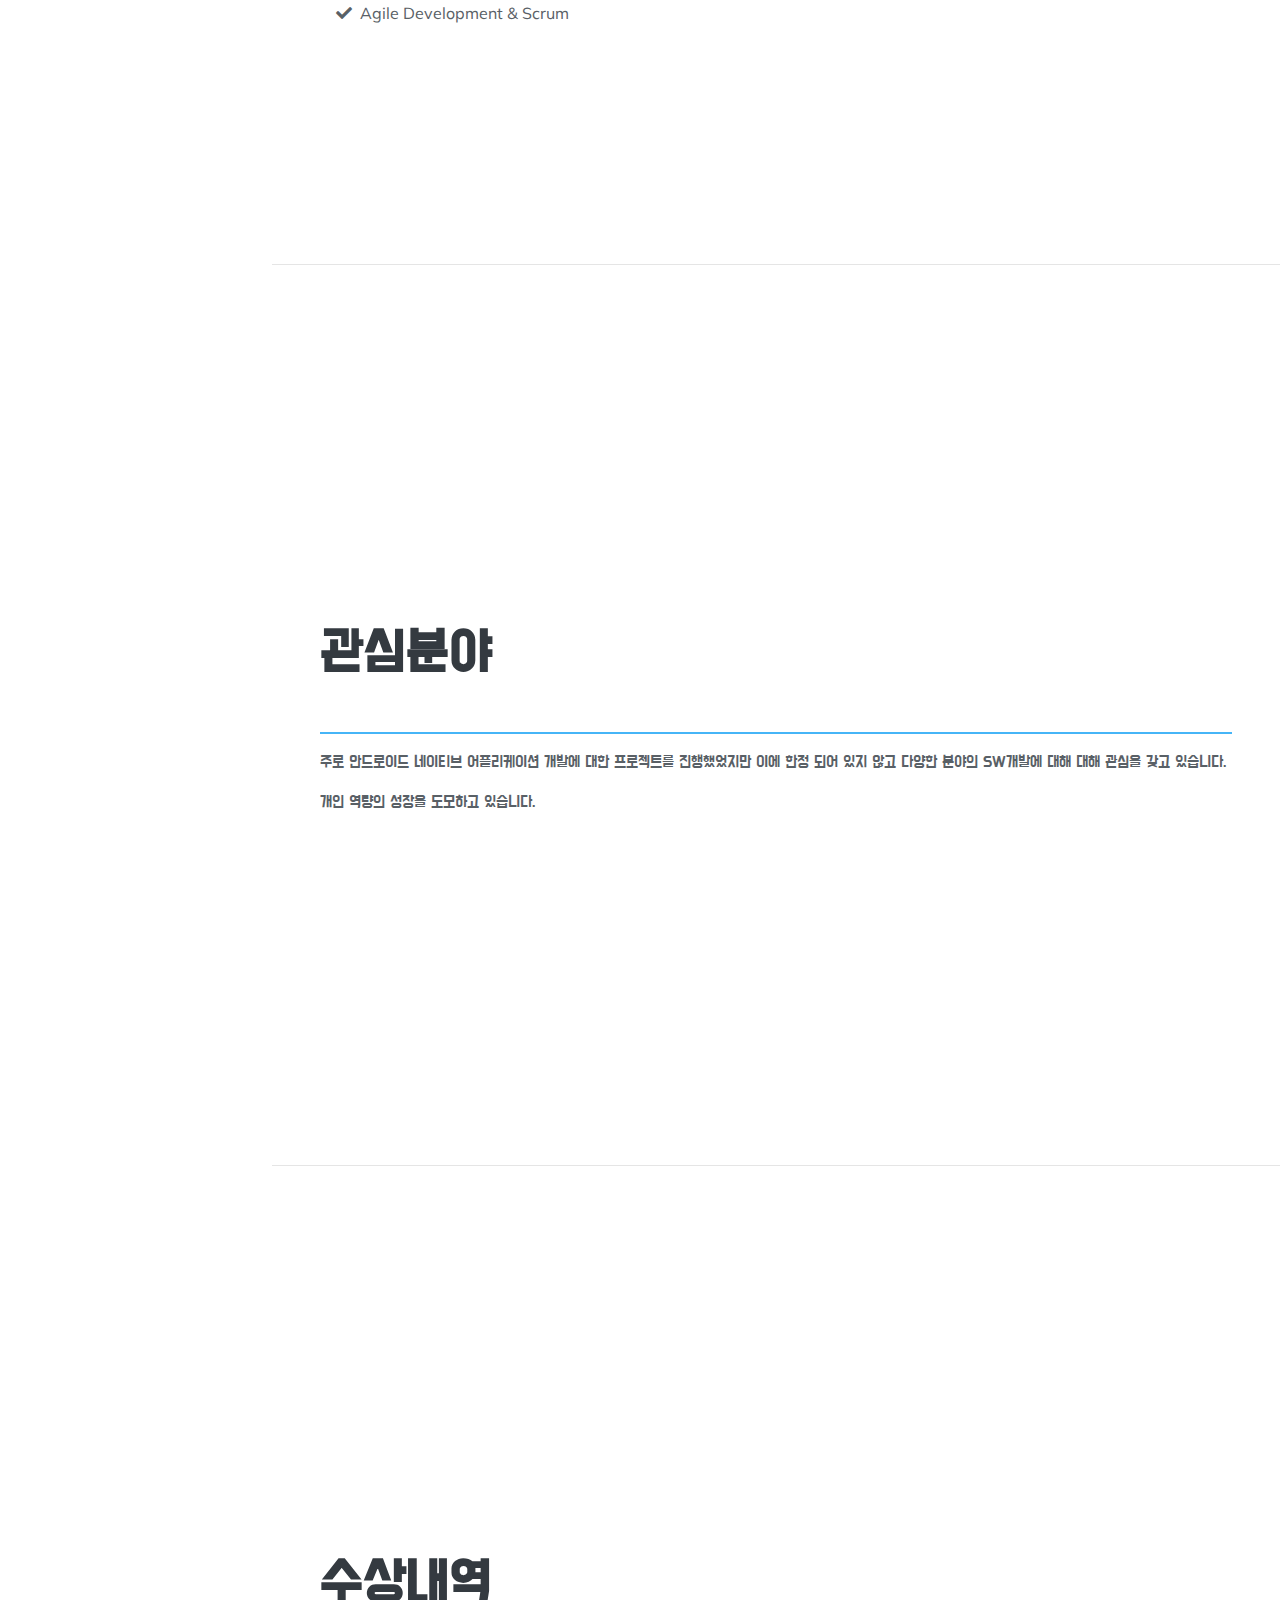
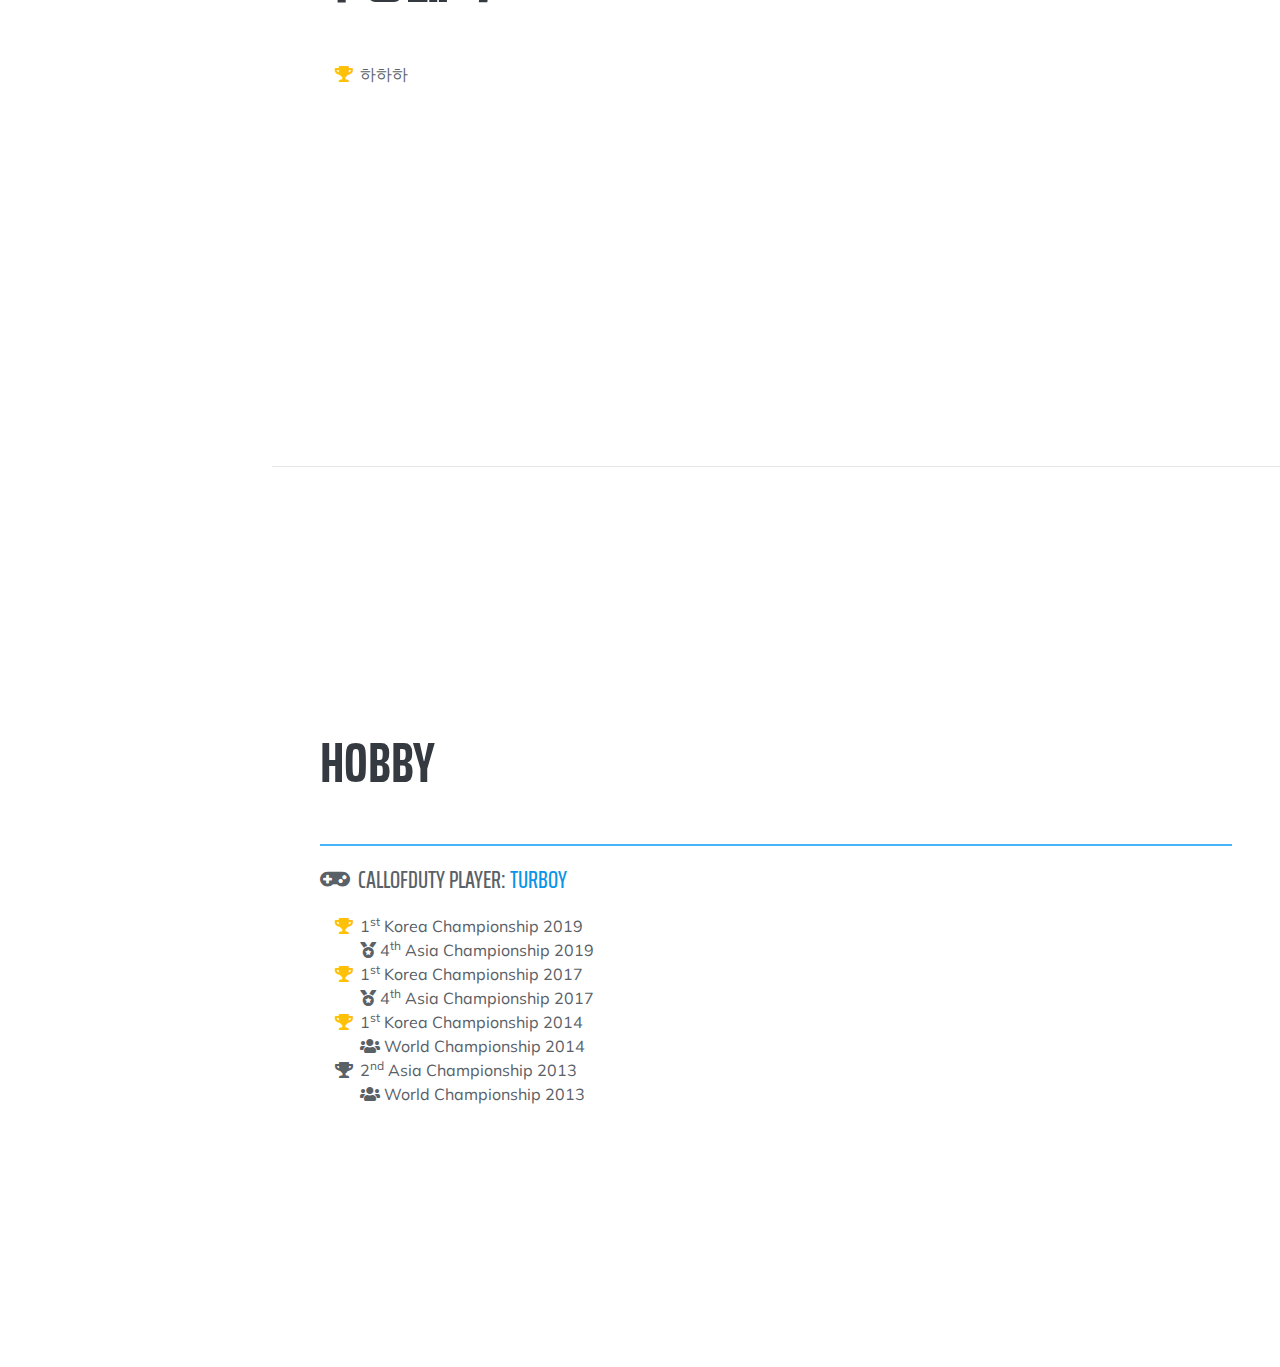
==== commit c99785c4: "포트폴리오 1.01 수정" ====
--- a/kor.html
+++ b/kor.html
@@ -68,6 +68,7 @@
   </nav>
   <div class="container-fluid p-0">
 	<a class="nav-link js-scroll-trigger" href=".">ENG</a>
+	<hr class="title-line">   
     <section class="resume-section p-3 p-lg-5 d-flex align-items-center" id="about">
       <div class="w-100">
         <h1 class="mb-0">KyungHeon
@@ -101,7 +102,7 @@
 
     <section class="resume-section p-3 p-lg-5 d-flex align-items-center" id="education">
       <div class="w-100">
-        <h2 class="mb-5">경력</h2>
+        <h2 class="mb-5">학력</h2>
 		<hr class="title-line">
         <div class="resume-item d-flex flex-column flex-md-row justify-content-between mb-5">
           <div class="resume-content">
@@ -109,6 +110,14 @@
             <div class="subheading mb-3">학사</div>
             <h6>컴퓨터과학과</h6>
             <p>평점: 3.31</p>
+            <span class="panel">
+          		<p class="panel-Button" onclick="myShowFunction('univpan');" >What I Learned</p>
+				<div id="univpan">
+				<p>
+				Java , MySQL , HTML+CSS+JavaScript			
+				</p>
+				</div>
+			</span> 
           </div>
           <div class="resume-date text-md-right">
             <span class="text-primary">March 2013 - February 2019</span>
@@ -136,6 +145,14 @@
             <h3 class="mb-0">4차산업혁명 인력약성</h3>
             <div class="subheading mb-3">IoT 시스템 개발</div>
             <p>빅데이터를 활용한 IoT 시스템 개발(feat.커넥티드 카)</p>
+            <span class="panel">
+          		<p class="panel-Button" onclick="myShowFunction('iotpan');" >What I Learned</p>
+				<div id="iotpan">
+				<p>
+				Java , MySQL , HTML+CSS+JavaScript			
+				</p>
+				</div>
+			</span> 
           </div>
           <div class="resume-date text-md-right">
             <span class="text-primary">June 2019 - December 2019</span>
@@ -143,13 +160,6 @@
           </div>
           
         </div>
-<p class="panel" onclick="myShowFunction()" >What I Learned</p>
-		<div id="panel">
-		<p>
-			Java , MySQL , HTML+CSS+JavaScript
-			
-		</p>
-      </div>
     </section>
     
    
--- a/css/resume.min.css
+++ b/css/resume.min.css
@@ -3,18 +3,20 @@
  * Copyright 2013-2019 Start Bootstrap
  * Licensed under MIT (https://github.com/BlackrockDigital/startbootstrap-resume/blob/master/LICENSE)
  */
+ /* https://marshall-ku.com/262 �����ؼ� �׷����� �־��. */
 @import
 	url('https://fonts.googleapis.com/css?family=Do+Hyeon&display=swap');
 
 :root {
 	myColor: #87CEFA;
 }
-.panel{
+
+.panel-Button{
 	color: #0a95e9;
 	font-size:1.5em;
 	cursor:pointer;
 }
-#panel{
+.panel > div{
 	display:none;
 }
 body {
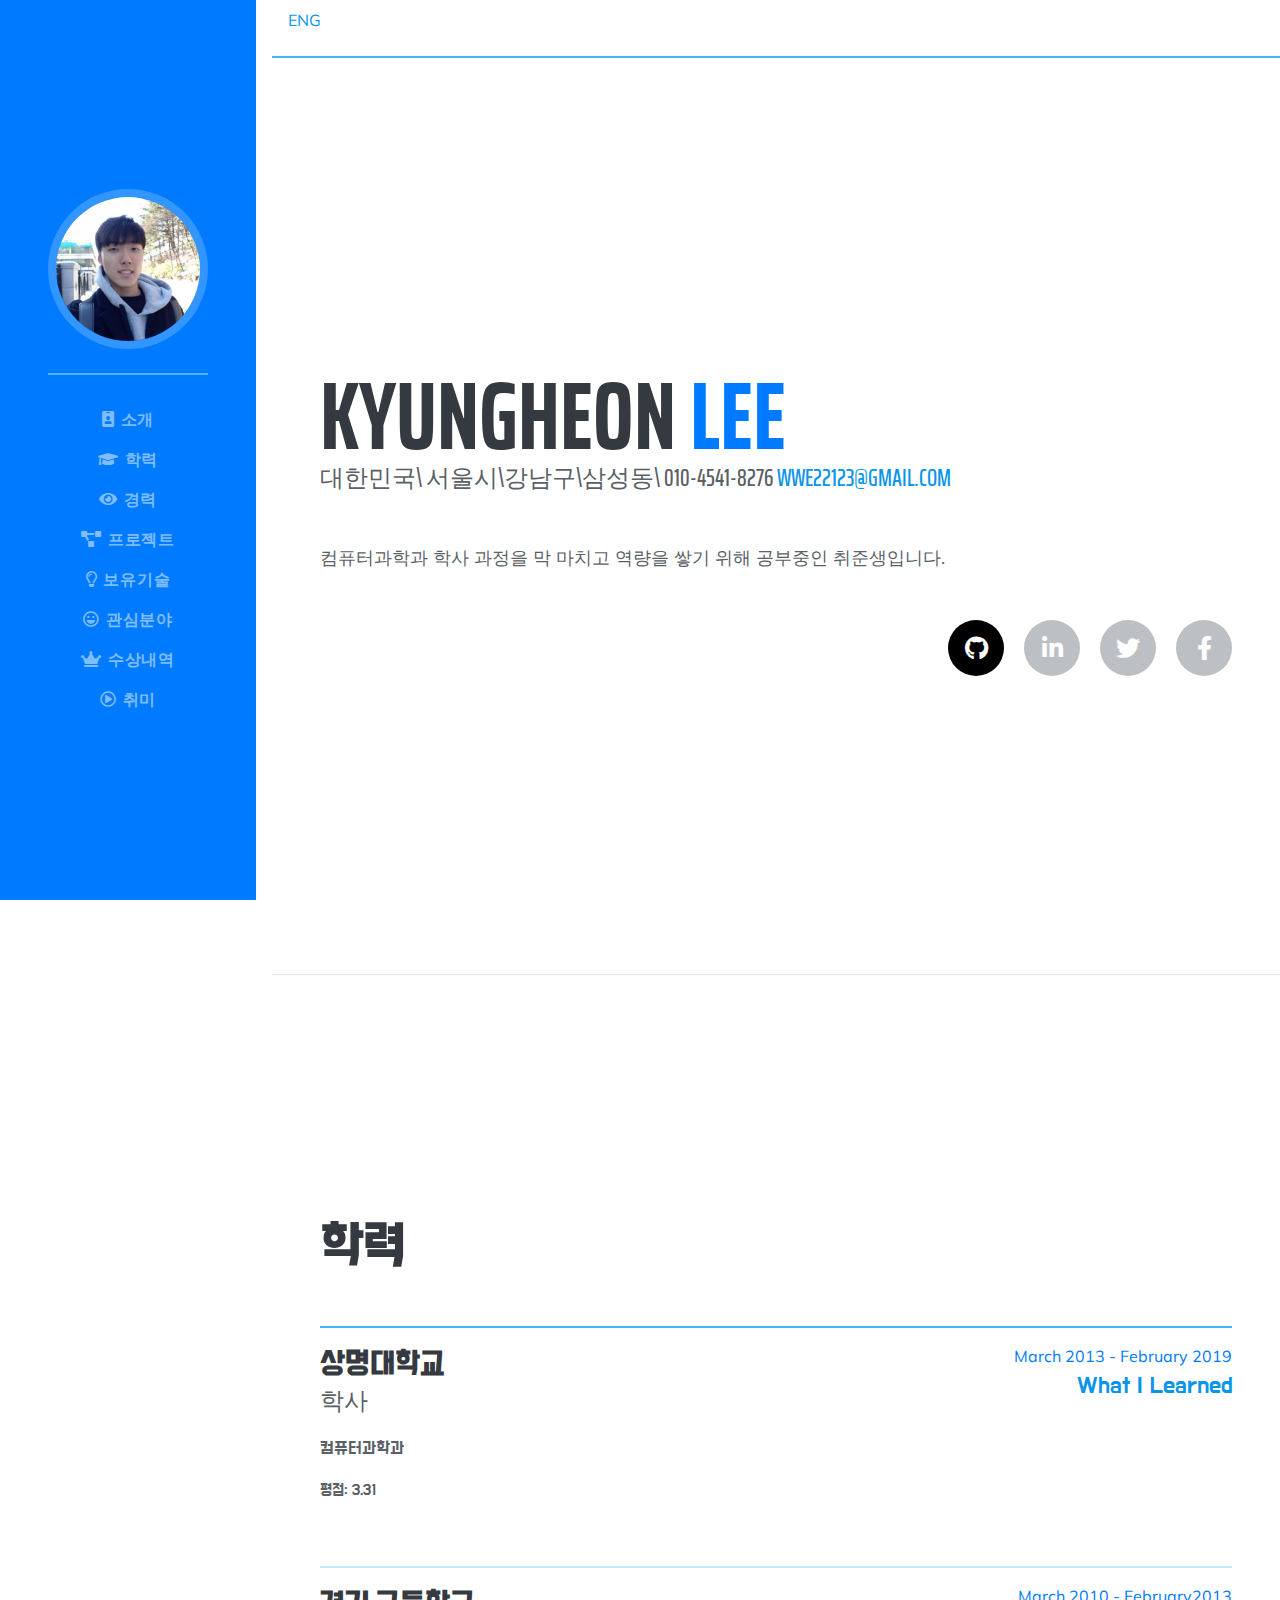
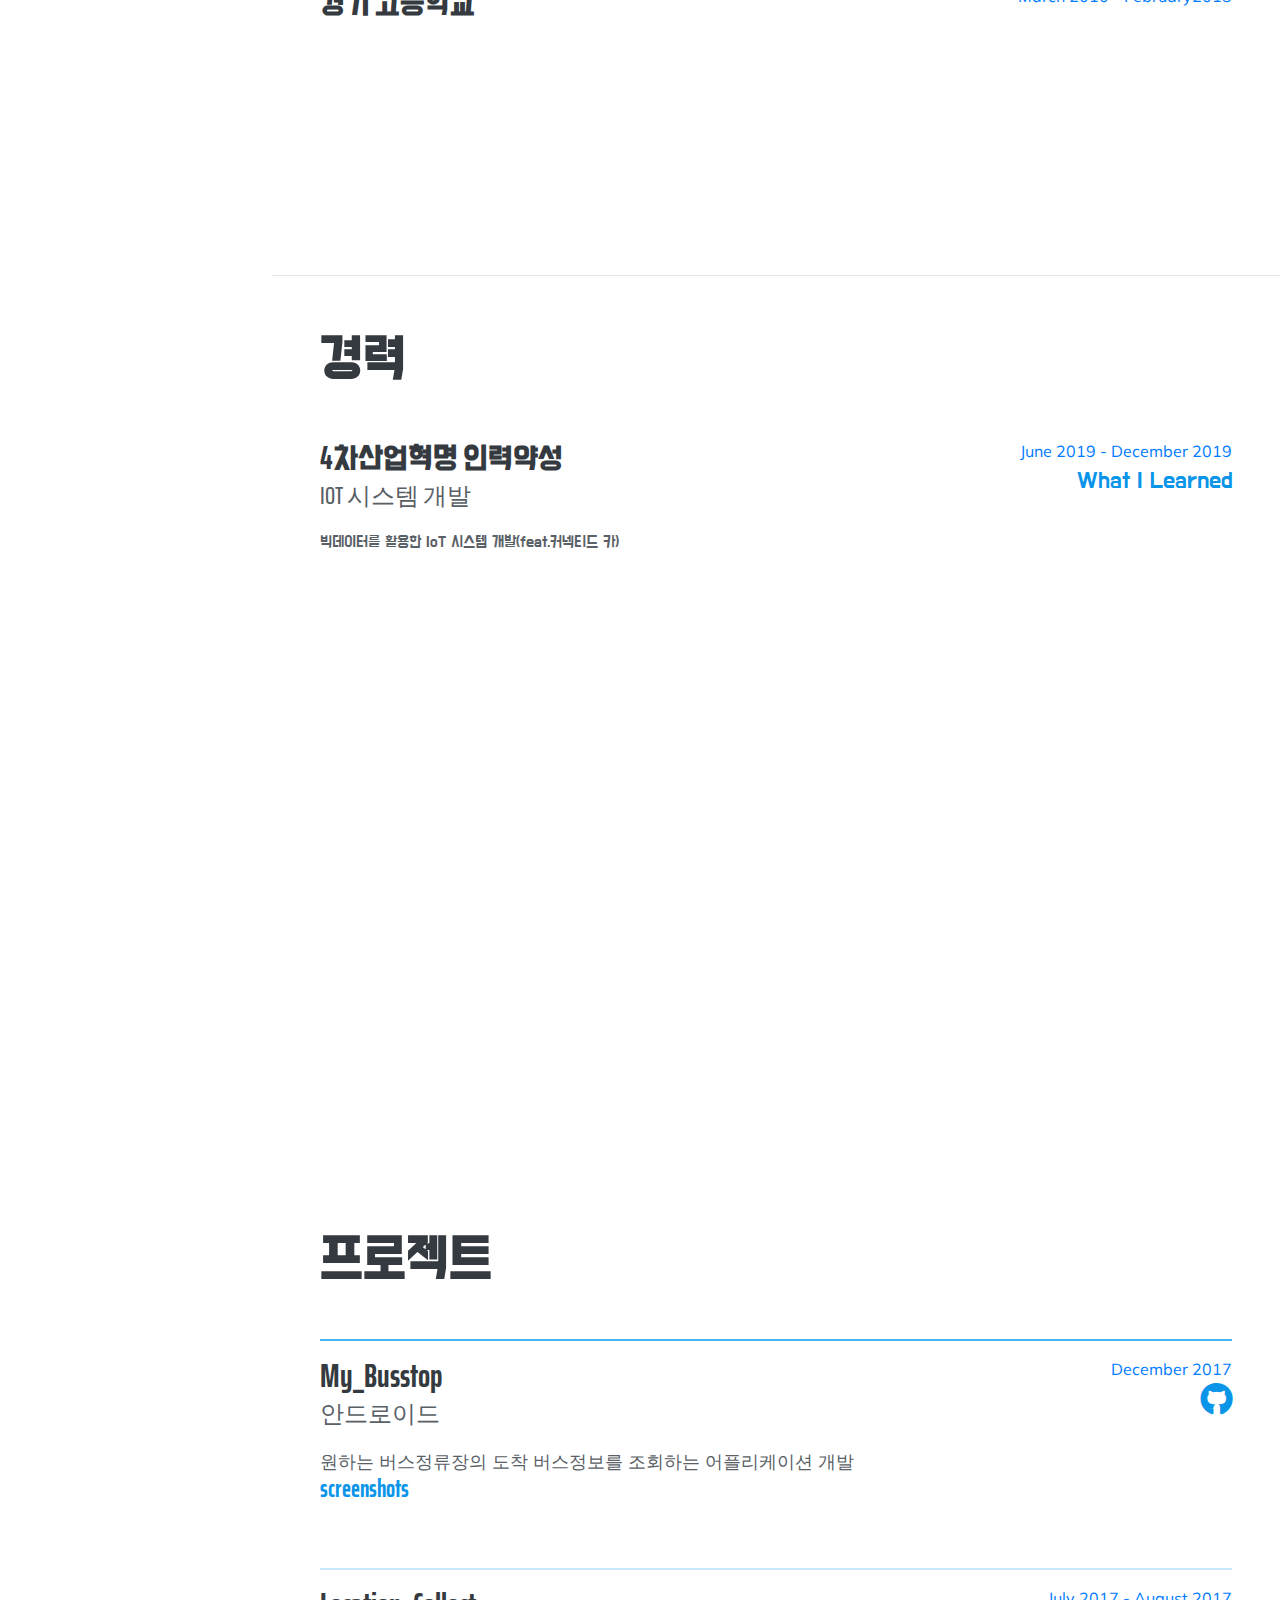
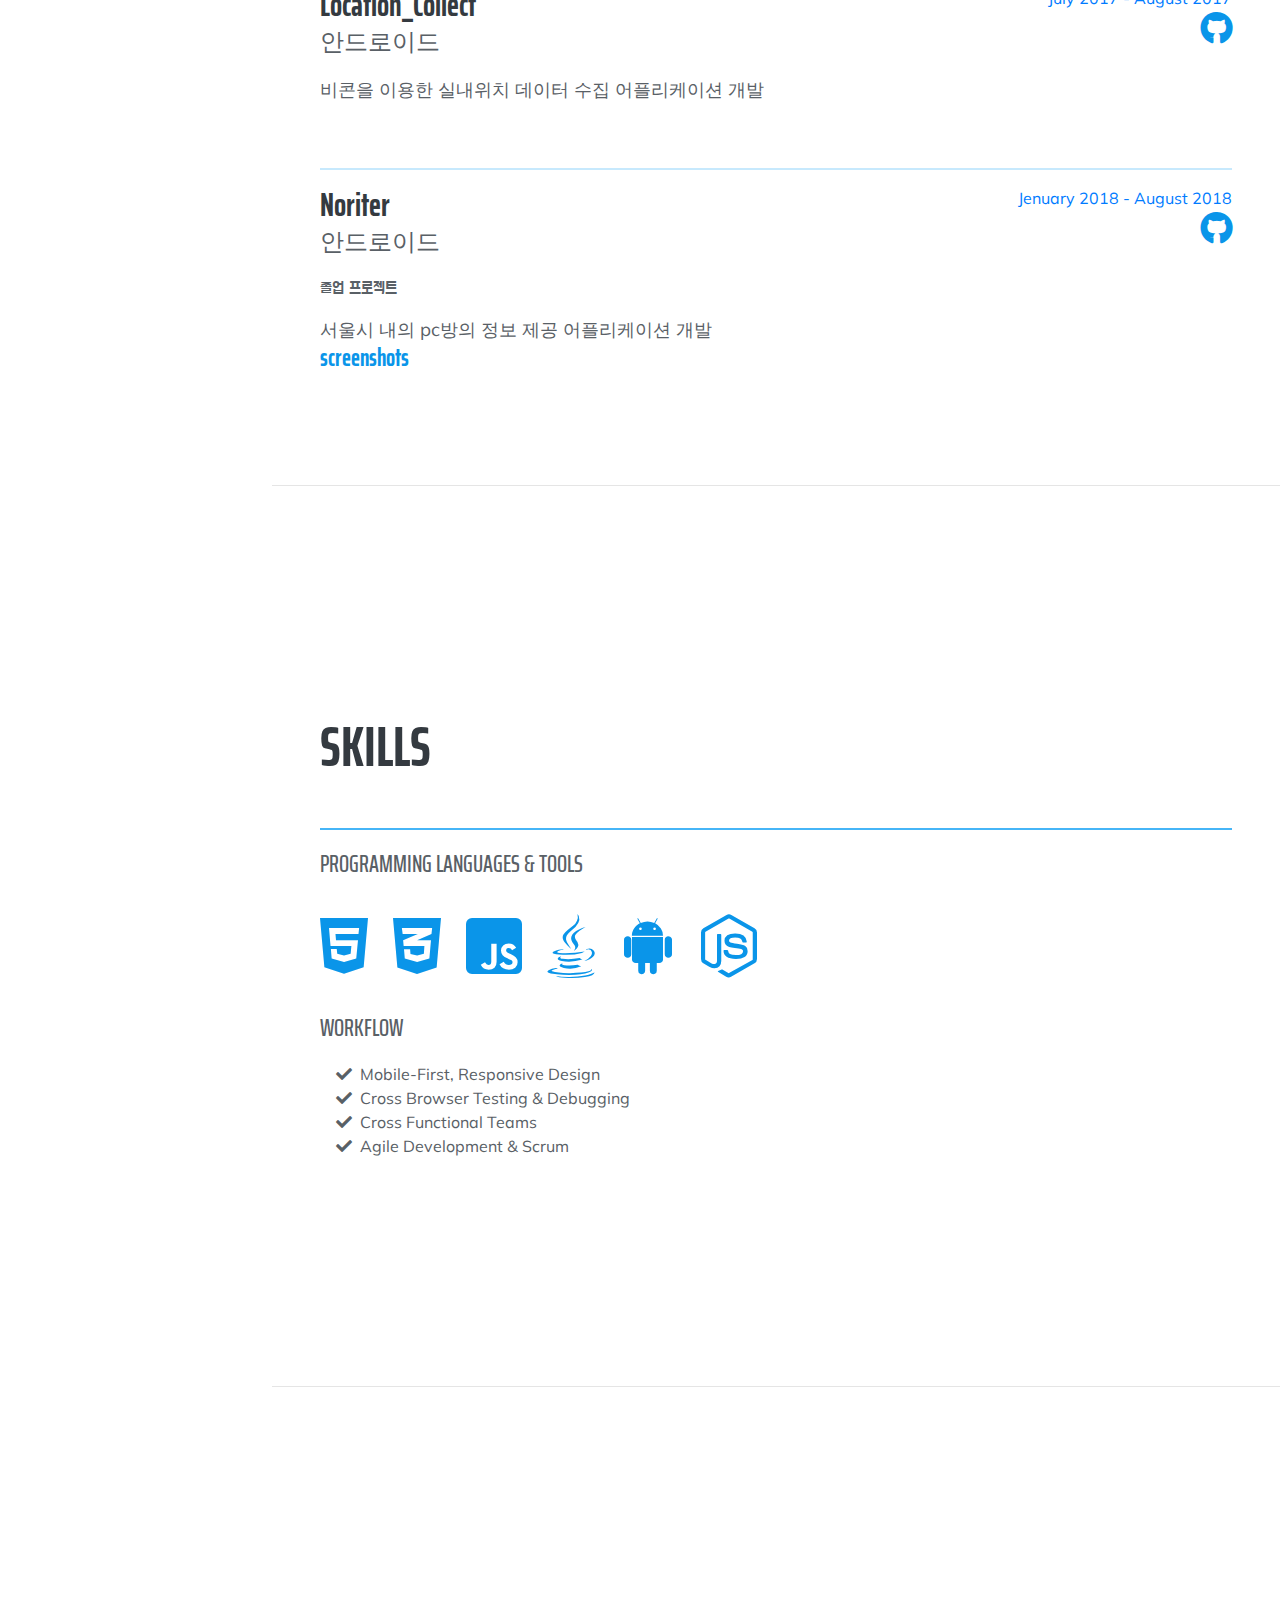
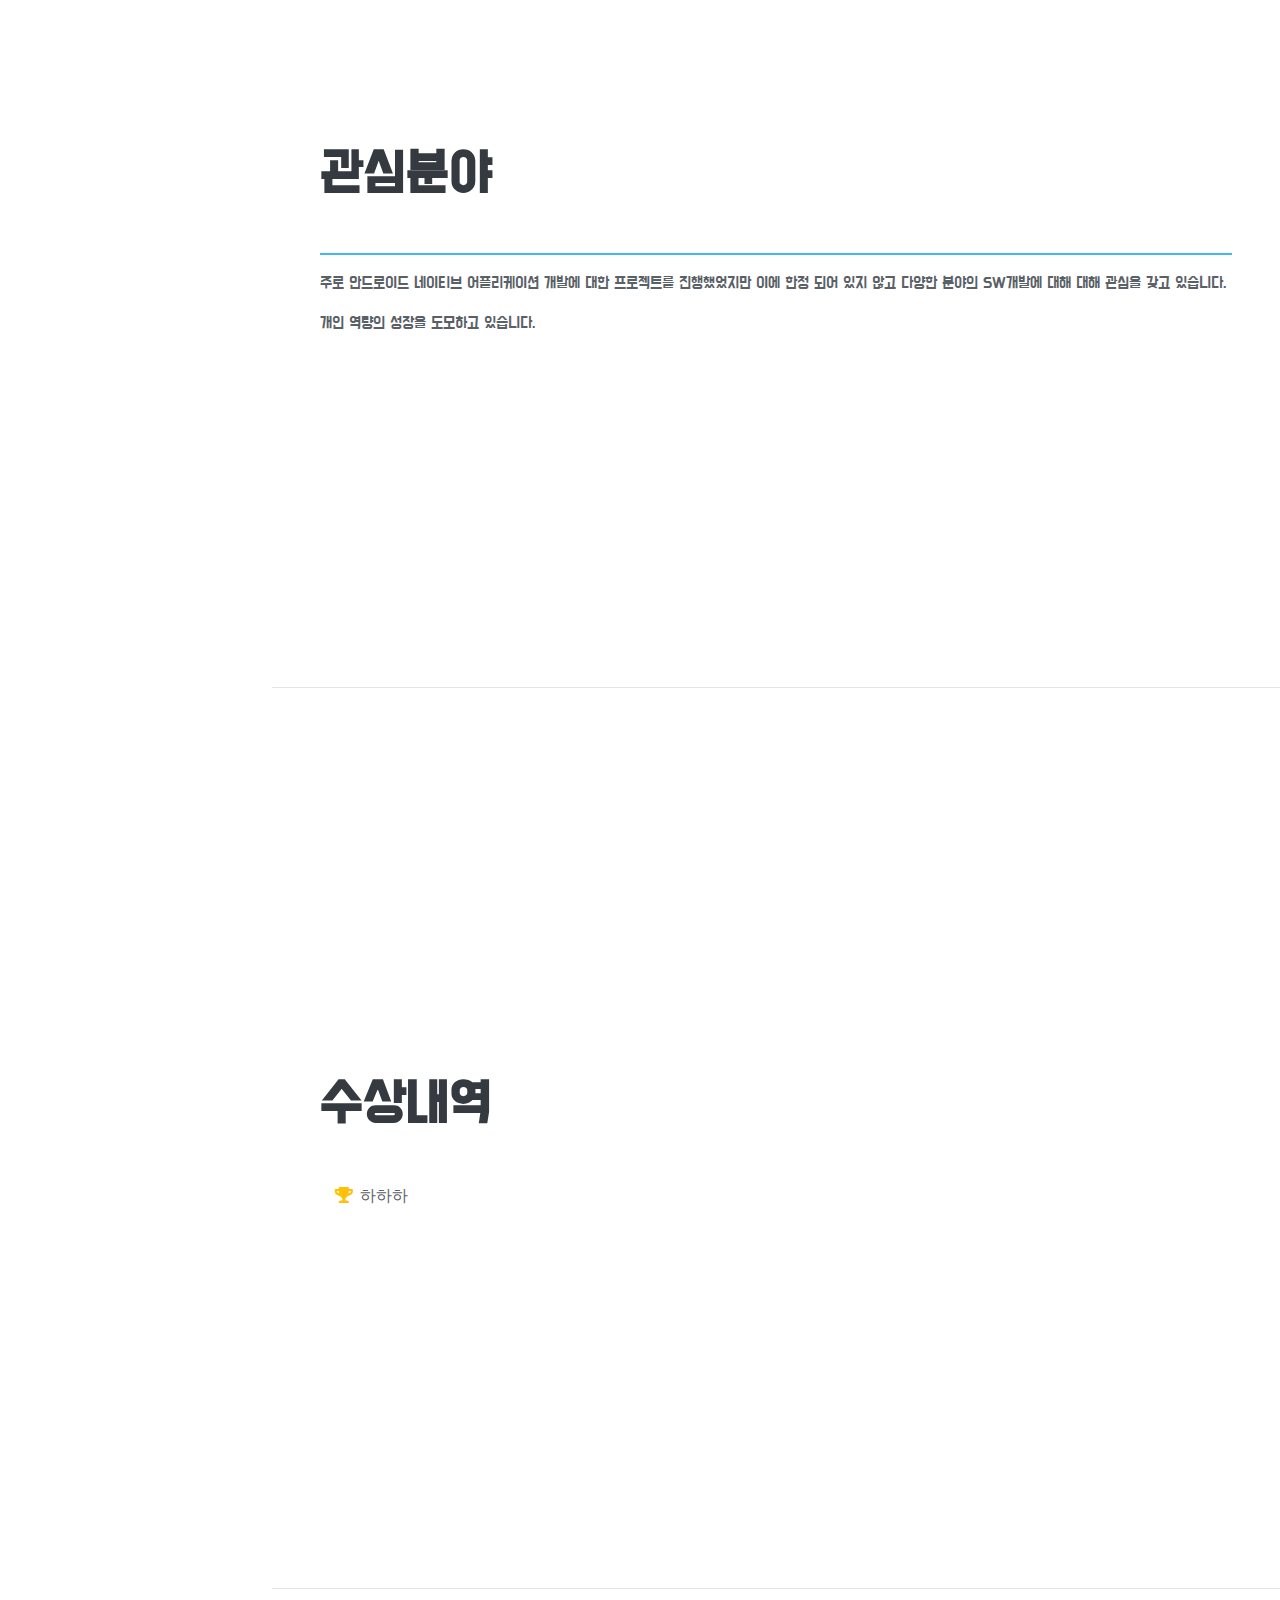
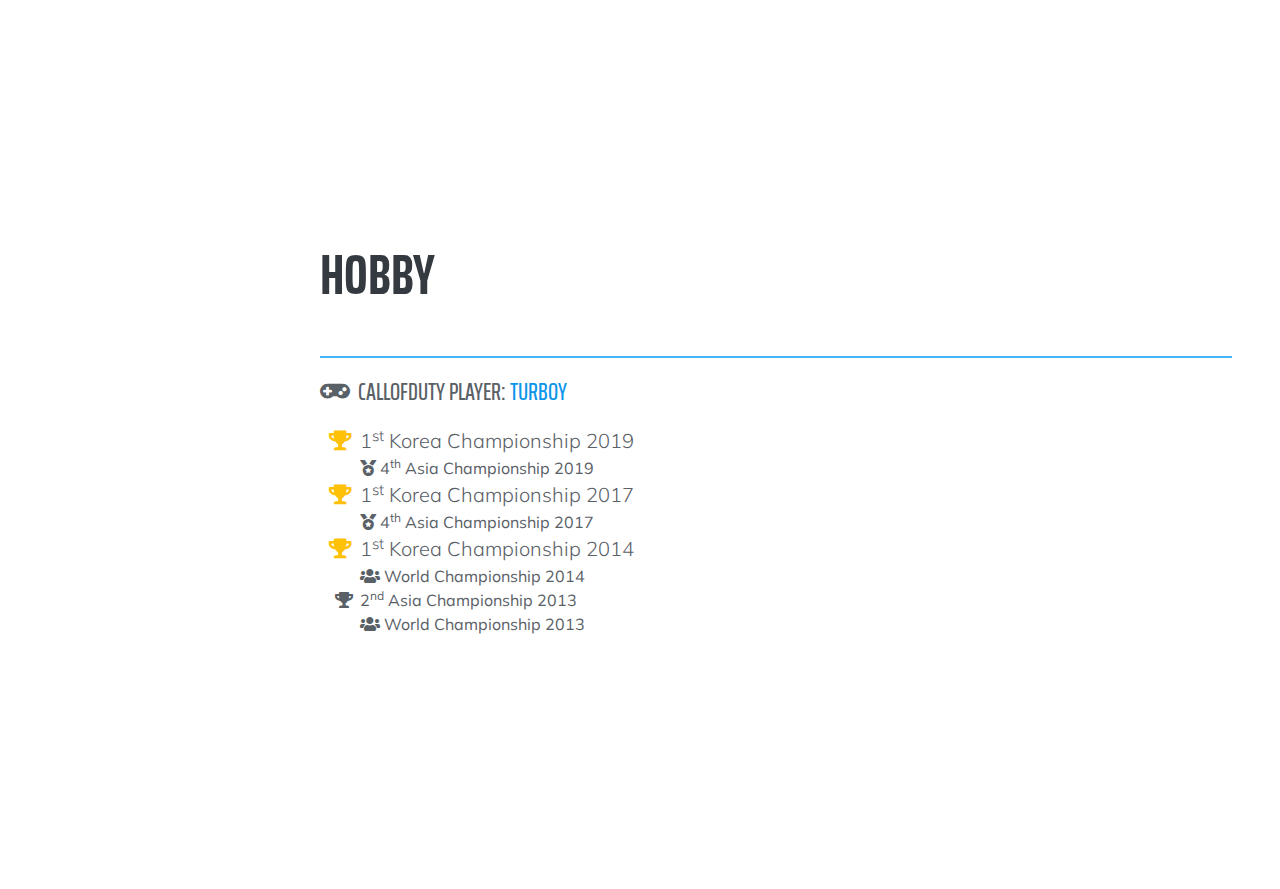
==== commit a1964765: "그래프추가 및 contents-line 추가" ====
--- a/kor.html
+++ b/kor.html
@@ -77,10 +77,9 @@
         <div class="subheading mb-5"> 대한민국\ 서울시\강남구\삼성동\ 010-4541-8276
           <a href="mailto:name@email.com">wwe22123@gmail.com</a>
         </div>
-        <p class="lead mb-5">
-          컴퓨터과학과 학사 과정을 막 마치고 역량을 쌓기 위해 공부중인 취준생입니다.
-       
-        </p>
+        <div class="lead mb-5">
+          컴퓨터과학과 학사 과정을 막 마치고 역량을 쌓기 위해 공부중인 취준생입니다.       
+        </div>
         <div class="social-icons">        
          <a href="https://github.com/wwe221" class="ex-social-icon">
             <i class="fab fa-github"></i>
@@ -108,22 +107,32 @@
           <div class="resume-content">
             <h3 class="mb-0">상명대학교</h3>
             <div class="subheading mb-3">학사</div>
-            <h6>컴퓨터과학과</h6>
+             <p class="lead">컴퓨터과학과</p>
             <p>평점: 3.31</p>
-            <span class="panel">
-          		<p class="panel-Button" onclick="myShowFunction('univpan');" >What I Learned</p>
-				<div id="univpan">
-				<p>
-				Java , MySQL , HTML+CSS+JavaScript			
-				</p>
+             <div class="panel">          		
+				<div id="univpan">				
+					<div class="graph-wrapper" >
+						<ul class="graph">
+							<li class="bar1 p-100">
+								<span style="float:right;">
+									<img src="img/spring.png" style="width:30px; height:100%">
+								</span>
+							</li>
+							<li class="bar2 p-75"></li>
+							<li class="bar3 p-35"></li>
+							<li class="bar4 p-35"></li>
+							<li class="bar5 p-15"></li>
+						</ul>
+					</div>				
 				</div>
-			</span> 
-          </div>
+			</div> 
+			</div>
           <div class="resume-date text-md-right">
             <span class="text-primary">March 2013 - February 2019</span>
-          </div>
-        </div>
-
+            <p class="panel-Button" onclick="myShowFunction('univpan');" >What I Learned</p>
+          </div>
+        </div>
+ <hr class="contents-line">
         <div class="resume-item d-flex flex-column flex-md-row justify-content-between">
           <div class="resume-content">
             <h3 class="mb-0">경기 고등학교</h3>
@@ -136,6 +145,7 @@
         </div>
       </div>
     </section>
+    
     <hr class="m-0">
     <section class="resume-section p-3 p-lg-5 d-flex justify-content-center" id="experience">
       <div class="w-100">
@@ -146,7 +156,7 @@
             <div class="subheading mb-3">IoT 시스템 개발</div>
             <p>빅데이터를 활용한 IoT 시스템 개발(feat.커넥티드 카)</p>
             <span class="panel">
-          		<p class="panel-Button" onclick="myShowFunction('iotpan');" >What I Learned</p>
+          		
 				<div id="iotpan">
 				<p>
 				Java , MySQL , HTML+CSS+JavaScript			
@@ -156,7 +166,7 @@
           </div>
           <div class="resume-date text-md-right">
             <span class="text-primary">June 2019 - December 2019</span>
-            
+            <p class="panel-Button" onclick="myShowFunction('iotpan');" >What I Learned</p>            
           </div>
           
         </div>
@@ -171,10 +181,15 @@
           <div class="resume-content">
             <h3 class="mb-0">My_Busstop</h3>
             <div class="subheading mb-3">안드로이드</div>
-            <div>원하는 버스정류장의 도착 버스정보를 조회하는 어플리케이션 개발</div>
-             <a href="#" onclick="window.open('img/mybus.jpg','window_name','width=800,height=450,location=no,status=no,scrollbars=yes');">
-             <img class="img-fluid" src="img/mybus.jpg" alt="">
-             </a>
+            <div class="lead">원하는 버스정류장의 도착 버스정보를 조회하는 어플리케이션 개발</div>
+             <span class="panel">
+   				<h5 class="panel-Button" onclick="myShowFunction('buspan');" > screenshots</h5>      
+				<div id="buspan">			
+			 	<a href="#projects" onclick="window.open('img/mybus.jpg','window_name','width=800,height=450,location=no,status=no,scrollbars=yes');">
+             	<img class="img-fluid" src="img/mybus.jpg" alt="">
+             	</a>
+				</div>
+		  	</span>
             
           </div>
           <div class="resume-date text-md-right"> 
@@ -183,12 +198,12 @@
             <i class="fab fa-github"></i></a></h3>
           </div>
         </div>
-        
+         <hr class="contents-line">
         <div class="resume-item d-flex flex-column flex-md-row justify-content-between mb-5">
           <div class="resume-content">
             <h3 class="mb-0">Location_Collect</h3>
             <div class="subheading mb-3">안드로이드</div>
-            <div>비콘을 이용한 실내위치 데이터 수집 어플리케이션 개발</div>
+            <div class="lead">비콘을 이용한 실내위치 데이터 수집 어플리케이션 개발</div>
             <h4>         
             </h4>
           </div>
@@ -198,16 +213,21 @@
             <i class="fab fa-github"></i></a></h3>
           </div>
         </div>
-        
+         <hr class="contents-line">
         <div class="resume-item d-flex flex-column flex-md-row justify-content-between mb-5">
           <div class="resume-content">
             <h3 class="mb-0">Noriter</h3>
             <div class="subheading mb-3">안드로이드</div>
-            <div>서울시 내의 pc방의 정보 제공 어플리케이션 개발</div> 
-            <p>A Project for Graduation</p>
-            <a onclick="window.open('img/noriter.jpg','window_name','width=600,height=300,location=no,status=no,scrollbars=yes');">
-            <img class="img-fluid" src="img/noriter.jpg" alt="">
-            </a>          
+            <p>졸업 프로젝트</p>
+            <div class="lead">서울시 내의 pc방의 정보 제공 어플리케이션 개발</div> 
+            <span class="panel">
+   				<h5 class="panel-Button" onclick="myShowFunction('noripan');" > screenshots</h5>      
+				<div id="noripan">			
+			 	<a onclick="window.open('img/noriter.jpg','window_name','width=600,height=300,location=no,status=no,scrollbars=yes');">
+            		<img class="img-fluid" src="img/noriter.jpg" alt="">
+            	</a>   
+				</div>
+		  	</span>        
           </div>
           <div class="resume-date text-md-right">
             <span class="text-primary">Jenuary 2018 - August 2018</span>
@@ -304,19 +324,19 @@
         <hr class="title-line">
         <div class="subheading mb-3"><i class="fas fa-gamepad"></i>&nbsp; CallofDuty Player: <a href="https://cod-esports.gamepedia.com/Turbo">Turboy</a></div>
         <ul class="fa-ul mb-0">
-          <li>
+          <li class="lead">
           	<span> <i class="fa-li fa fa-trophy text-warning"></i></span>
             1<sup>st</sup> Korea Championship 2019</li>
           <li>
             <i class="fas fa-medal"></i>
             4<sup>th</sup> Asia Championship 2019</li>	
-          <li>
+          <li class="lead">
           	<span> <i class="fa-li fa fa-trophy text-warning"></i></span>
             1<sup>st</sup> Korea Championship 2017</li>
           <li>
             <i class="fas fa-medal"></i>
             4<sup>th</sup> Asia Championship 2017</li>
-            <li>
+            <li class="lead">
           	<span> <i class="fa-li fa fa-trophy text-warning"></i></span>
             1<sup>st</sup> Korea Championship 2014</li>
           <li>
@@ -328,7 +348,7 @@
           <li>
             <i class="fas fa-users"></i>
             World Championship 2013</li>		         
-        </ul>         
+        </ul>            
         
       </div>
     </section>
--- a/css/resume.min.css
+++ b/css/resume.min.css
@@ -1,4 +1,4 @@
-/*!
+﻿/*!
  * Start Bootstrap - Resume v5.0.7 (https://startbootstrap.com/template-overviews/resume)
  * Copyright 2013-2019 Start Bootstrap
  * Licensed under MIT (https://github.com/BlackrockDigital/startbootstrap-resume/blob/master/LICENSE)
@@ -16,6 +16,9 @@
 	font-size:1.5em;
 	cursor:pointer;
 }
+.panel-Button:hover{
+	color: #87CEFA
+}
 .panel > div{
 	display:none;
 }
@@ -40,7 +43,8 @@
 		'Apple Color Emoji', 'Segoe UI Emoji', 'Segoe UI Symbol',
 		'Noto Color Emoji', 'Do Hyeon', sans-serif;
 	font-weight: 700;
-	color: #343a40
+	color: #343a40;
+	margin-bottom: 1rem;
 }
 
 h1 {
@@ -62,7 +66,11 @@
 	font-size: 1.15rem;
 	font-weight: 400
 }
-
+div.lead{
+	font-size: 1.15rem;
+	font-weight: 400
+	
+}
 p {
 	font-family: 'Do Hyeon', sans-serif;
 }
@@ -109,7 +117,7 @@
 }
 
 .dev-icons {
-	font-size: 3rem;
+	font-size: 4rem;
 }
 
 .list-inline-item {
@@ -235,6 +243,10 @@
 hr.title-line{
 	border:1px solid #46b5f7;	
 }
+hr.contents-line{
+	border:1px solid #46b5f7;
+	opacity: 0.3;
+}
 .bg-primary {
 	background-color: myColor !important
 }
@@ -249,4 +261,176 @@
 
 a:active, a:focus, a:hover {
 	color: #87CEFA
+}
+/*  */
+@keyframes p-5{from{width:0}to{width:5%}}@keyframes p-10{from{width:0}to{width:10%}}@keyframes p-15{from{width:0}to{width:15%}}@keyframes p-20{from{width:0}to{width:20%}}@keyframes p-25{from{width:0}to{width:25%}}@keyframes p-30{from{width:0}to{width:30%}}@keyframes p-35{from{width:0}to{width:35%}}@keyframes p-40{from{width:0}to{width:40%}}@keyframes p-45{from{width:0}to{width:45%}}@keyframes p-50{from{width:0}to{width:50%}}@keyframes p-55{from{width:0}to{width:55%}}@keyframes p-60{from{width:0}to{width:60%}}@keyframes p-65{from{width:0}to{width:65%}}@keyframes p-70{from{width:0}to{width:70%}}@keyframes p-75{from{width:0}to{width:75%}}@keyframes p-80{from{width:0}to{width:80%}}@keyframes p-85{from{width:0}to{width:85%}}@keyframes p-90{from{width:0}to{width:90%}}@keyframes p-95{from{width:0}to{width:95%}}
+@keyframes p-100{from{width:0}to{width:100%}}
+
+li.p-5{width:5%;animation:p-5 .1s}
+li.p-10{width:10%;animation:p-10 .2s}li.p-15{width:15%;animation:p-15 .3s}li.p-20{width:20%;animation:p-20 .4s}li.p-25{width:25%;animation:p-25 .5s}li.p-30{width:30%;animation:p-30 .6s}li.p-35{width:35%;animation:p-35 .7s}li.p-40{width:40%;animation:p-40 .8s}li.p-45{width:45%;animation:p-45 .9s}li.p-50{width:50%;animation:p-50 1s}li.p-55{width:55%;animation:p-55 1.1s}li.p-60{width:60%;animation:p-60 1.2s}li.p-65{width:65%;animation:p-65 1.3s}li.p-70{width:70%;animation:p-70 1.4s}li.p-75{width:75%;animation:p-75 1.5s}li.p-80{width:80%;animation:p-80 1.6s}li.p-85{width:85%;animation:p-85 1.7s}li.p-90{width:90%;animation:p-90 1.8s}li.p-95{width:95%;animation:p-95 1.9s}li.p-100{width:100%;animation:p-100 2s}
+
+/* li.p-5::before{content:"5%"}li.p-10::before{content:"10%"}li.p-15::before{content:"15%"}li.p-20::before{content:"20%"}li.p-25::before{content:"25%"}li.p-30::before{content:"30%"}li.p-35::before{content:"35%"}li.p-40::before{content:"40%"}li.p-45::before{content:"45%"}li.p-50::before{content:"50%"}li.p-55::before{content:"55%"}li.p-60::before{content:"60%"}li.p-65::before{content:"65%"}li.p-70::before{content:"70%"}li.p-75::before{content:"75%"}li.p-80::before{content:"80%"}li.p-85::before{content:"85%"}li.p-90::before{content:"90%"}li.p-95::before{content:"95%"}
+li.p-100::before{content:"100%"} */
+
+
+.percent-indicator .per-0::before{content:'0%'}
+.percent-indicator .per-20::before{content:'20%'}
+.percent-indicator .per-40::before{content:'40%'}
+.percent-indicator .per-60::before{content:'60%'}
+.percent-indicator .per-80::before{content:'80%'}
+.percent-indicator .per-100::before{content:'100%'}
+
+.graph-wrapper>*{
+	padding: 0 0 0 0;
+}
+
+.graph-wrapper {
+  position: relative;  
+  border:1px solid #ffffff;
+  width:50vw;
+  margin:auto;
+  opacity: 1;
+}
+
+.graph-wrapper h1 {
+  position: absolute;
+  left:50%;
+  transform: translateX(-50%);
+  top:-15px;
+  margin:0;
+  margin-bottom:15px;
+  padding:0 10px;
+  font-size:30px;
+  background:#fff;
+  line-height:30px
+}
+
+
+.graph {
+  position: relative;
+  margin:0 auto;
+  padding:0 0;
+  list-style:none;
+  z-index: 2
+}
+
+.graph>li {
+  margin-bottom:7px;
+  padding:8px 5px;
+  background:black;
+  color:white;
+  text-align: left;
+  border-radius: 10px 10px 10px 10px;
+}
+/* 
+.graph>li::before,.graph>li:hover::after {
+  display:none
+} */
+.graph>li::after,
+.graph>li:hover::before {
+  display:block
+}
+.graph-wrapper>.graph>.bar1{	
+	background: linear-gradient( to right, #f69439 99%, #87CEFA);
+}
+.graph-wrapper>.graph>.bar2{
+	
+	background: linear-gradient( to right, #ff3f3f 99%, #87CEFA);
+}
+.graph-wrapper>.graph>.bar3{
+	background:linear-gradient( to right, red 99%, #87CEFA);
+}
+.graph-wrapper>.graph>.bar4{
+	background:linear-gradient( to right, red 99%, #87CEFA);
+}
+.graph-wrapper>.graph>.bar5{
+	background:linear-gradient( to right, red 99%, #87CEFA);;
+}
+li.bar1::after {
+  content:"java";
+}
+li.bar1:hover::after {
+  content:"100%";
+}
+li.bar2::after {
+  content: "SQL";
+}
+
+li.bar3::after {
+  content:"item3"
+}
+
+li.bar4::after {
+  content:"item4";
+  
+}
+
+li.bar5::after {
+  content:"item5"
+}
+
+.percent-indicator div::after {
+  top:21px
+}
+
+.percent-indicator .per-0::after {
+  content:'Bronze'
+}
+
+.percent-indicator .per-20::after {
+  content:'Silver'
+}
+
+.percent-indicator .per-40::after {
+  content:'Gold'
+}
+
+.percent-indicator .per-60::after {
+  content:'Platinum'
+}
+
+.percent-indicator .per-80::after {
+  content:'Diamond'
+}
+
+.percent-indicator .per-100::after {
+  content:'Challenger'
+}
+
+.percent-indicator {
+  position:absolute;
+  top:0;
+  right:25px;
+  left:25px;
+  bottom:0;
+  display:flex;
+  justify-content: space-between;
+  width:calc(100% - 50px);
+  padding:50px 20px
+}
+
+.percent-indicator div {
+  position:relative;
+  width:0;
+  margin-left:-1px;
+  border-left:1px dashed #aaa
+}
+
+.percent-indicator .per-0 {
+  transform: translateX(1px)
+}
+
+.percent-indicator div::before, .percent-indicator div::after {
+  position: absolute;
+  left:50%;
+  transform: translateX(-50%);
+  padding-bottom:5px;
+  font-size:16px;
+  line-height:16px;
+  background:#fff
+}
+@media screen and (max-width:640px) {
+  .percent-indicator div::after {
+    display:none
+  }
 }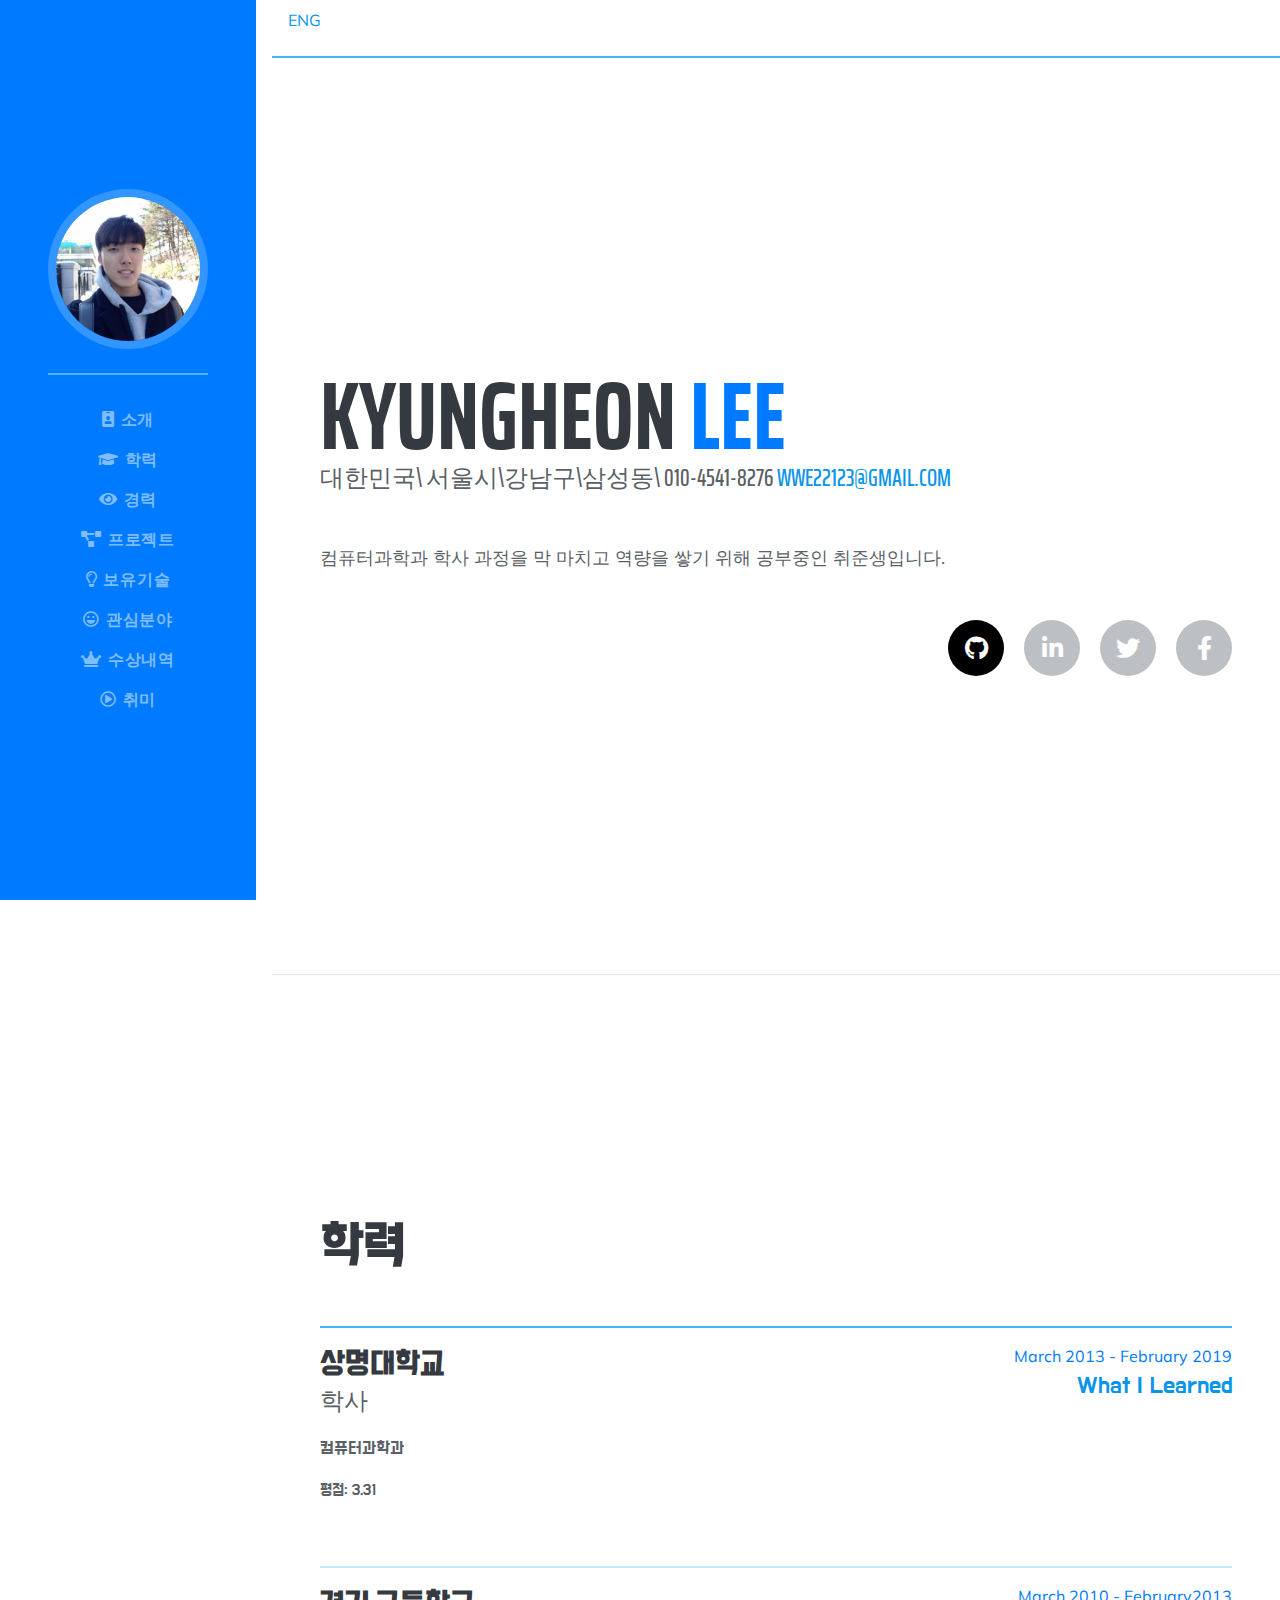
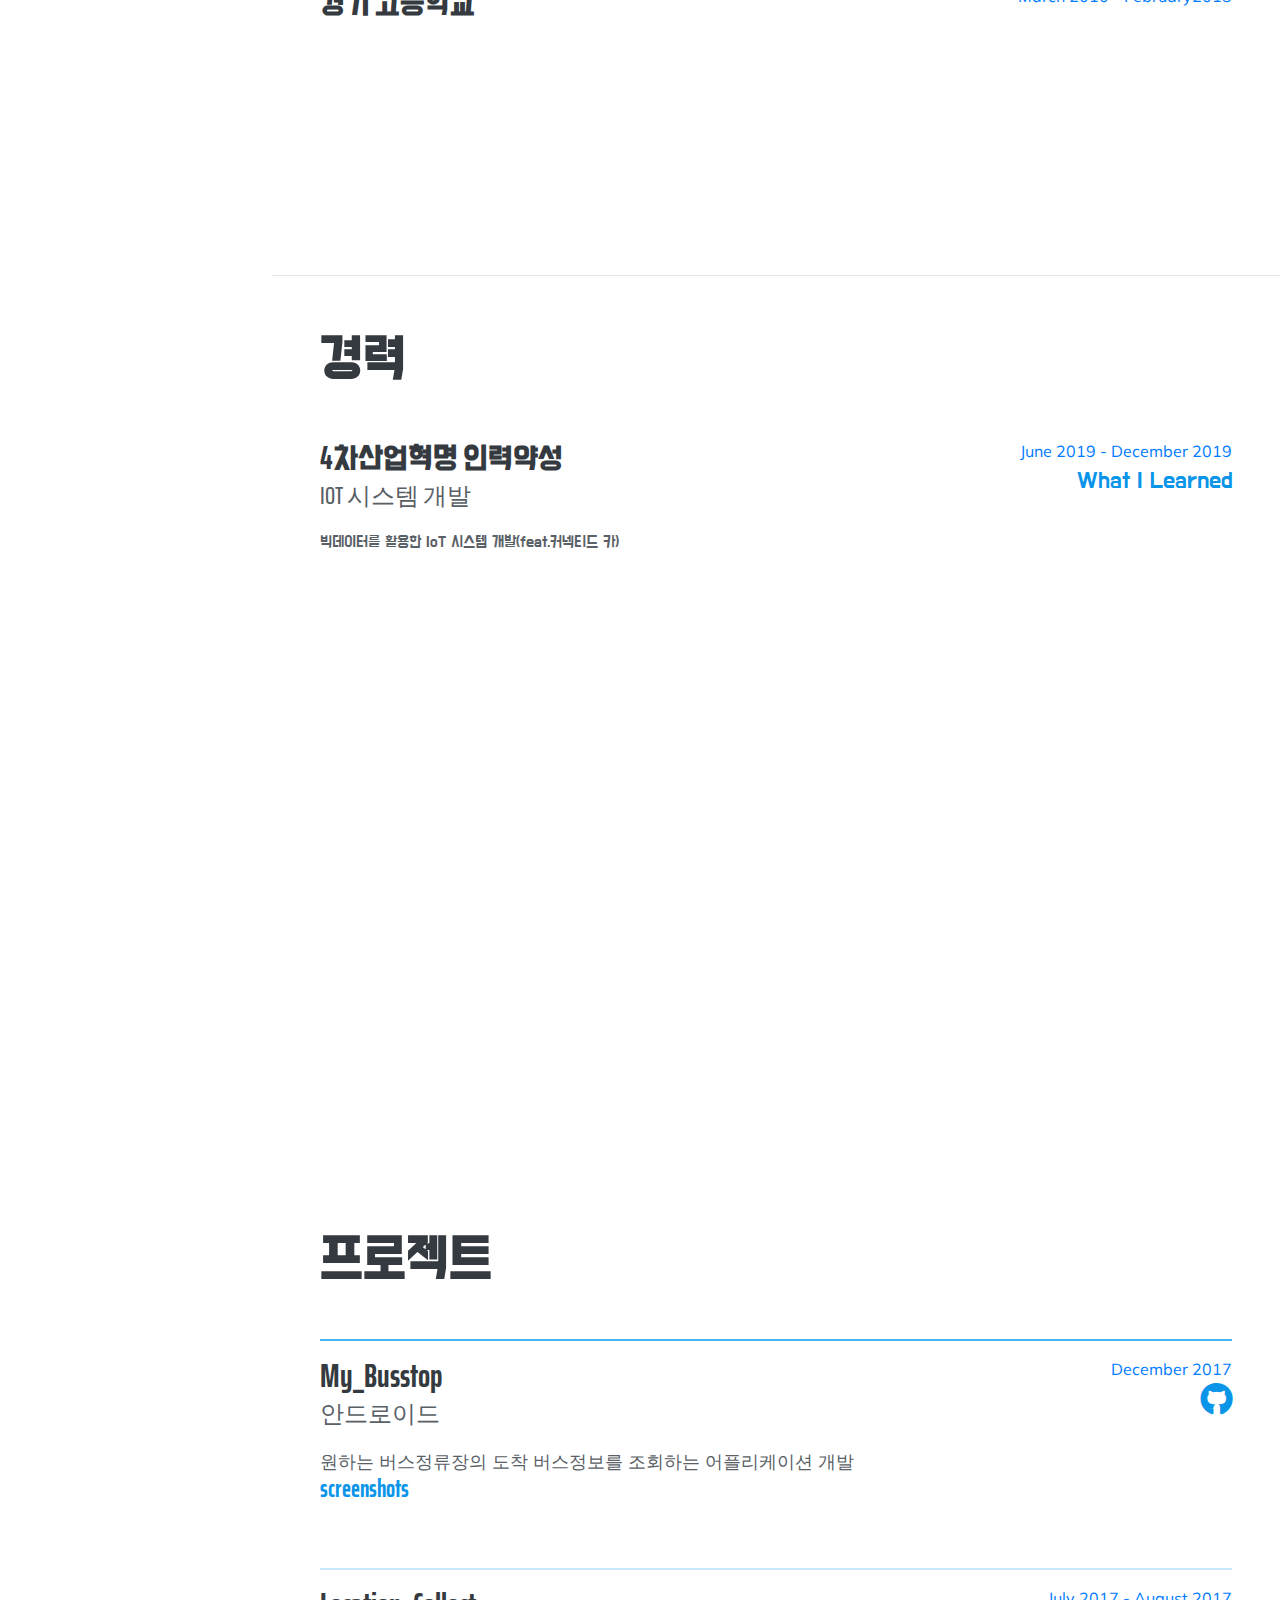
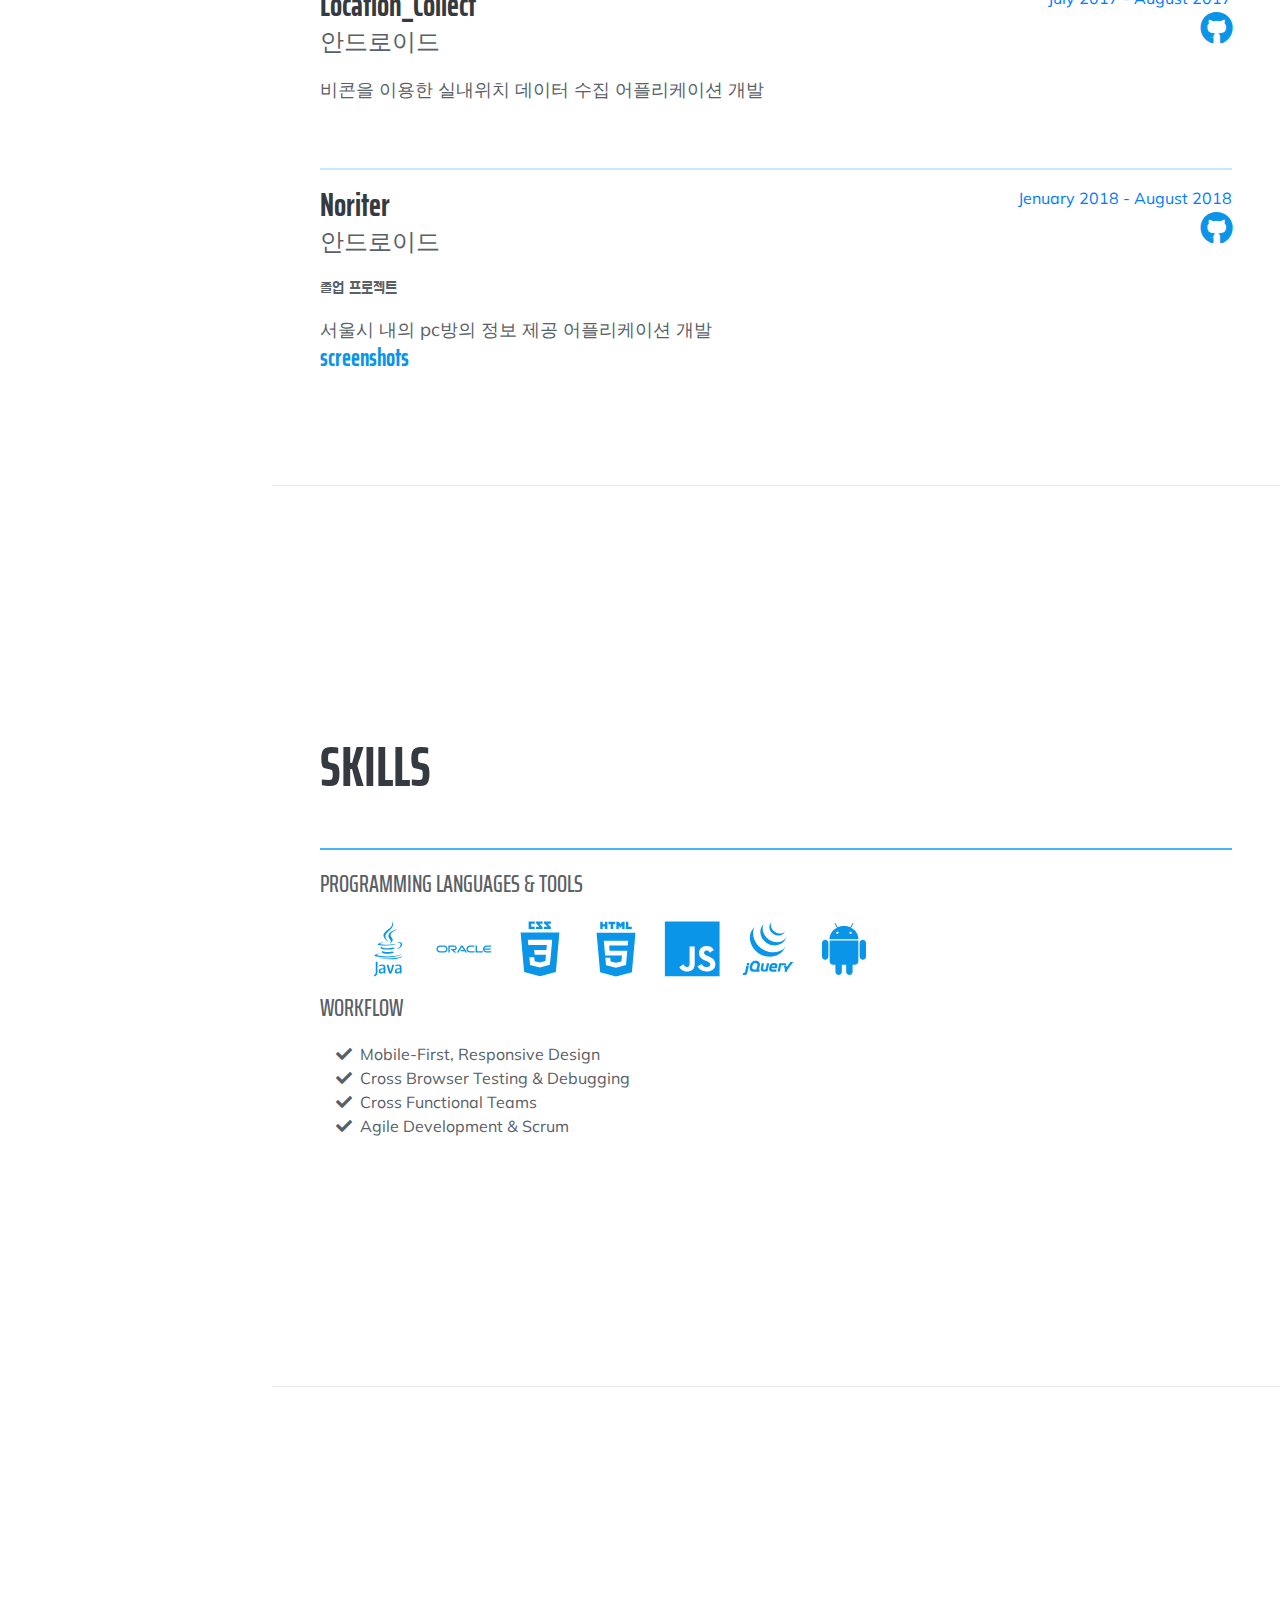
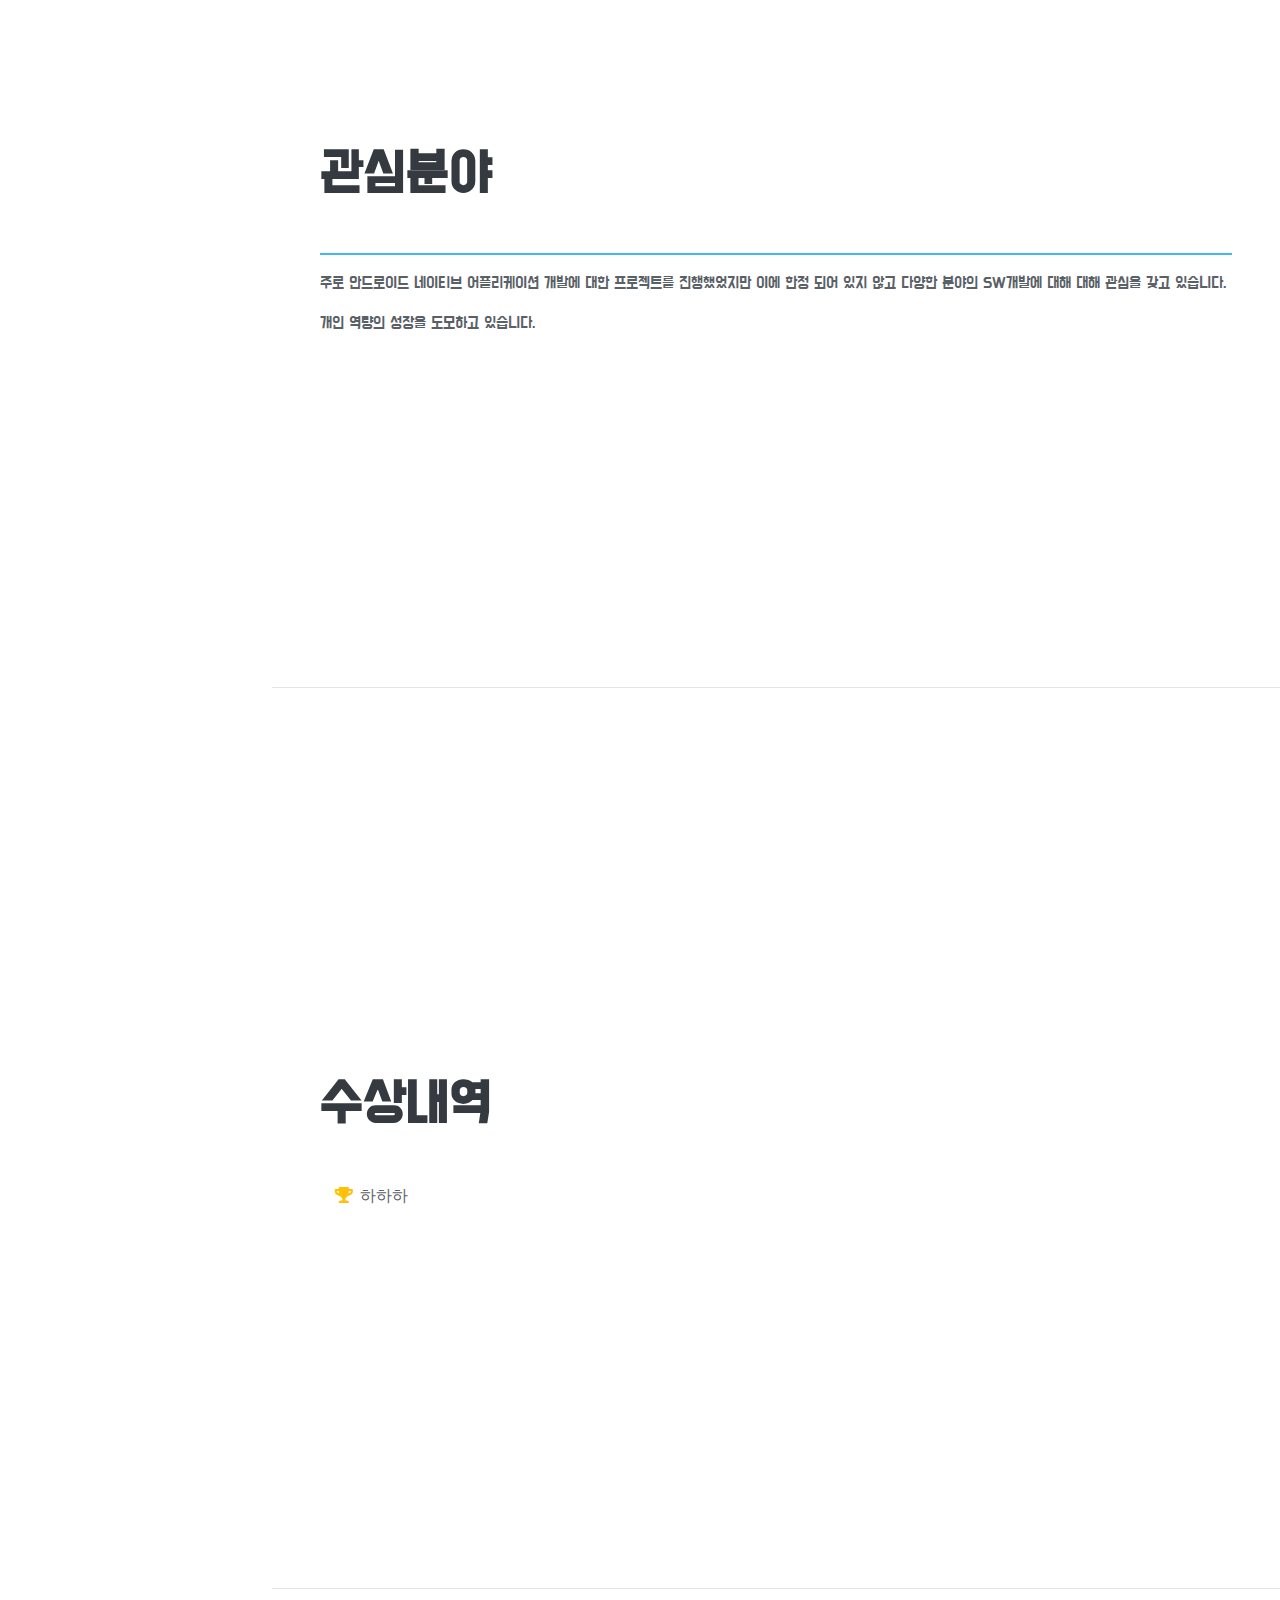
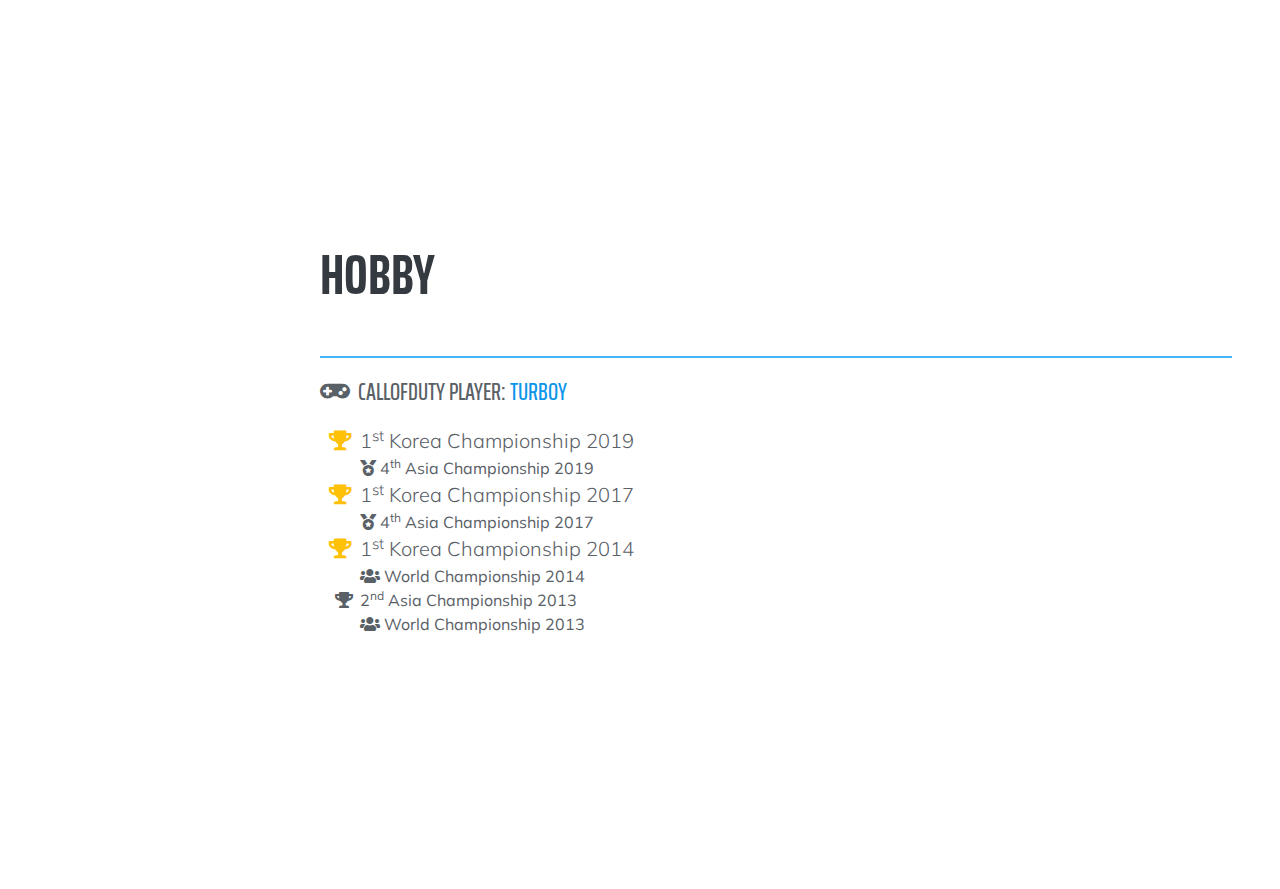
==== commit 507feda7: "아이콘 svg로수정 & JQuery 추가" ====
--- a/kor.html
+++ b/kor.html
@@ -19,6 +19,7 @@
 
   <!-- Custom styles for this template -->
   <link href="css/resume.min.css" rel="stylesheet">
+  <script src="https://ajax.googleapis.com/ajax/libs/jquery/1.12.4/jquery.min.js"></script>
   <script type="text/javascript" src="js/myjs.js"></script>
 
 </head>
@@ -248,7 +249,7 @@
         <hr class="title-line">
 	<!-- 아이콘 : https://fontawesome.com/icons 에서 html 코드를 통해 가져온다 -->
         <div class="subheading mb-3">Programming Languages &amp; Tools</div>
-        <ul class="list-inline dev-icons">
+        <!-- <ul class="list-inline dev-icons">
           <li class="list-inline-item">
             <i class="fab fa-html5"></i>
           </li>
@@ -266,9 +267,44 @@
           </li> 
           <li class="list-inline-item">
             <i class="fab fa-node-js"></i>
-          </li>
-         
-        </ul>
+          </li></ul> -->
+          <ul class="svgUl">
+            <li class="svgLi">
+			    <svg viewBox="0 0 128 128" class="svgs">
+					<path fill="#EA2D2E" d="M53.595 67.817c-13.224 3.694 8.044 11.325 24.88 4.112-2.757-1.071-4.735-2.309-4.735-2.309-7.508 1.419-10.99 1.531-17.805.753-5.625-.644-2.34-2.556-2.34-2.556zM76.459 60.61c-9.95 1.915-15.698 1.854-22.979 1.103-5.629-.582-1.944-3.311-1.944-3.311-14.563 4.834 8.106 10.318 28.459 4.365-2.162-.761-3.536-2.157-3.536-2.157zM84.258 18.879s-29.439 7.351-15.38 23.552c4.151 4.778-1.088 9.074-1.088 9.074s10.533-5.437 5.696-12.248c-4.518-6.349-7.982-9.502 10.772-20.378zM37.48 81.305c34.324 5.563 62.567-2.506 53.666-6.523 0 0 2.431 2.005-2.679 3.555-9.715 2.943-40.444 3.831-48.979.117-3.066-1.335 2.687-3.187 4.496-3.576 1.887-.409 2.965-.334 2.965-.334-3.412-2.404-22.055 4.718-9.469 6.761zM79.348 53.885c1.65-1.126 3.93-2.104 3.93-2.104s-6.492 1.161-12.961 1.704c-7.918.664-16.412.795-20.676.225-10.095-1.35 5.534-5.063 5.534-5.063s-6.07-.411-13.533 3.199c-8.827 4.269 21.832 6.214 37.706 2.039zM83.213 64.317c-.074.2-.322.425-.322.425 21.546-5.664 13.624-19.965 3.322-16.345-.903.319-1.378 1.063-1.378 1.063s.571-.23 1.845-.496c5.207-1.084 12.669 6.972-3.467 15.353zM65.006 48.492c-3.179-7.186-13.957-13.471.005-24.498 17.41-13.742 8.476-22.682 8.476-22.682 3.604 14.197-12.711 18.486-18.6 27.328-4.01 6.024 1.969 12.499 10.119 19.852zM83.796 84.143c-13.219 2.488-29.524 2.199-39.191.603 0 0 1.98 1.64 12.157 2.294 15.484.99 39.269-.551 39.832-7.878 0-.001-1.082 2.776-12.798 4.981zM51.131 99.535c-2.887 0-5.351.714-7.408 1.622l.624 2.493c1.619-.595 3.618-1.147 5.674-1.147 2.85 0 3.979 1.147 3.979 3.521v1.976h-1.2c-6.921 0-10.044 2.585-10.044 6.624 0 3.479 2.059 5.407 5.933 5.407 2.49 0 4.351-.845 6.088-2.35l.316 2.319h2.907v-14.492c0-3.599-1.924-5.973-6.869-5.973zm2.869 15.502c-1 1.266-2.893 1.978-4.279 1.978-1.973 0-2.988-1.371-2.988-3.27 0-2.056 1.202-3.745 5.794-3.745h1.473v5.037zM69.611 115.681l-.835-3.608-3.756-12.073h-4.39l6.051 20h5.026c2.884-7 4.943-14 6.086-20h-4.271c-.671 5-2.016 10.424-3.911 15.681zM88.015 99.535c-2.889 0-5.411.714-7.467 1.622l.596 2.493c1.621-.595 3.722-1.147 5.778-1.147 2.846 0 4.078 1.147 4.078 3.521v1.976h-1.428c-6.923 0-10.045 2.585-10.045 6.624 0 3.479 2.056 5.407 5.93 5.407 2.492 0 4.349-.845 6.091-2.35l.318 2.319h3.134v-14.492c0-3.599-2.044-5.973-6.985-5.973zm-1.411 17.462c-1.975 0-3.046-1.363-3.046-3.261 0-2.055 1.149-3.736 5.736-3.736h1.706v5h-.067c-1.465 1-2.947 1.997-4.329 1.997zM36 115.373c0 3.271-.445 4.638-.979 5.701-.615 1.193-2.053 2.475-3.601 3.269l1.934 2.345c2.032-.749 3.943-2.078 5.092-3.757 1.15-1.723 1.554-3.491 1.554-7.867v-22.064h-4v22.373z"></path>
+				</svg>    
+		    </li>		    
+	    	<li class="svgLi">
+	    		<svg viewBox="0 0 128 128" class="svgs">
+					<path fill="#EA1B22" d="M55.387 66.469h8.333l-4.407-7.09-8.088 12.819h-3.681l9.838-15.398c.428-.622 1.14-.998 1.931-.998.765 0 1.478.363 1.892.972l9.876 15.424h-3.681l-1.736-2.865h-8.438l-1.839-2.864zm38.235 2.864v-13.375h-3.123v14.685c0 .402.156.791.454 1.089.298.298.7.466 1.141.466h14.244l1.841-2.865h-14.557zm-51.677-2.397c3.033 0 5.496-2.449 5.496-5.482s-2.462-5.496-5.496-5.496h-13.665v16.241h3.123v-13.377h10.335c1.452 0 2.618 1.18 2.618 2.631s-1.167 2.631-2.618 2.631l-8.806-.013 9.324 8.127h4.538l-6.274-5.263h1.425zm-32.886 5.262c-4.483 0-8.122-3.629-8.122-8.114s3.638-8.127 8.122-8.127h9.439c4.485 0 8.121 3.643 8.121 8.127s-3.636 8.114-8.121 8.114h-9.439zm9.229-2.865c2.905 0 5.258-2.346 5.258-5.249 0-2.903-2.353-5.263-5.258-5.263h-9.021c-2.902 0-5.256 2.359-5.256 5.263 0 2.903 2.354 5.249 5.256 5.249h9.021zm59.314 2.865c-4.484 0-8.126-3.629-8.126-8.114s3.642-8.127 8.126-8.127h11.212l-1.829 2.864h-9.175c-2.904 0-5.264 2.359-5.264 5.263 0 2.903 2.36 5.249 5.264 5.249h11.263l-1.84 2.865h-9.631zm38.197-2.865c-2.397 0-4.433-1.607-5.055-3.824h13.35l1.84-2.864h-15.19c.622-2.203 2.658-3.824 5.055-3.824h9.163l1.854-2.864h-11.225c-4.484 0-8.126 3.643-8.126 8.127s3.642 8.114 8.126 8.114h9.631l1.841-2.865h-11.264"></path>
+				</svg>
+			</li>
+			 <li class="svgLi">
+				<svg viewBox="0 0 128 128" class="svgs">
+					<path fill="#1572B6" d="M19.67 26l8.069 90.493 36.206 10.05 36.307-10.063 8.078-90.48h-88.66zm69.21 50.488l-2.35 21.892.009 1.875-22.539 6.295v.001l-.018.015-22.719-6.225-1.537-17.341h11.141l.79 8.766 12.347 3.295-.004.015v-.032l12.394-3.495 1.308-14.549h-25.907000000000004l-.222-2.355-.506-5.647-.265-2.998h27.886000000000003l1.014-11h-42.473l-.223-2.589-.506-6.03-.265-3.381h55.597l-.267 3.334-2.685 30.154"></path><path fill="#1572B6" d="M89 14.374l-7.149-8.374h7.149v-5h-16v4.363l8.39 7.637h-8.39v5h16zM70 14.374l-6.807-8.374h6.807v-5h-15v4.363l7.733 7.637h-7.733v5h15zM52 13h-8v-7h8v-5h-14v17h14z"></path>
+				</svg>
+			</li>
+			<li class="svgLi">
+				<svg viewBox="0 0 128 128" class="svgs">
+					<path fill="#E44D26" d="M19.569 27l8.087 89.919 36.289 9.682 36.39-9.499 8.096-90.102h-88.862zm72.041 20.471l-.507 5.834-.223 2.695h-42.569l1.017 12h40.54l-.271 2.231-2.615 28.909-.192 1.69-22.79 6.134v-.005l-.027.012-22.777-5.916-1.546-17.055h11.168l.791 8.46 12.385 3.139.006-.234v.012l12.412-2.649 1.296-13.728h-38.555l-2.734-30.836-.267-3.164h55.724000000000004l-.266 2.471zM27.956 1.627h5.622v5.556h5.144v-5.556h5.623v16.822h-5.623v-5.633h-5.143v5.633h-5.623v-16.822zM51.738 7.206h-4.95v-5.579h15.525v5.579h-4.952v11.243h-5.623v-11.243zM64.777 1.627h5.862l3.607 5.911 3.603-5.911h5.865v16.822h-5.601v-8.338l-3.867 5.981h-.098l-3.87-5.981v8.338h-5.502v-16.822zM86.513 1.627h5.624v11.262h7.907v5.561h-13.531v-16.823z"></path>
+				</svg>
+			</li>
+			<li class="svgLi">
+			    <svg viewBox="0 0 128 128"  class="svgs">
+					<path fill="#F0DB4F" d="M2 1v125h125v-125h-125zm66.119 106.513c-1.845 3.749-5.367 6.212-9.448 7.401-6.271 1.44-12.269.619-16.731-2.059-2.986-1.832-5.318-4.652-6.901-7.901l9.52-5.83c.083.035.333.487.667 1.071 1.214 2.034 2.261 3.474 4.319 4.485 2.022.69 6.461 1.131 8.175-2.427 1.047-1.81.714-7.628.714-14.065-.001-10.115.046-20.188.046-30.188h11.709c0 11 .06 21.418 0 32.152.025 6.58.596 12.446-2.07 17.361zm48.574-3.308c-4.07 13.922-26.762 14.374-35.83 5.176-1.916-2.165-3.117-3.296-4.26-5.795 4.819-2.772 4.819-2.772 9.508-5.485 2.547 3.915 4.902 6.068 9.139 6.949 5.748.702 11.531-1.273 10.234-7.378-1.333-4.986-11.77-6.199-18.873-11.531-7.211-4.843-8.901-16.611-2.975-23.335 1.975-2.487 5.343-4.343 8.877-5.235l3.688-.477c7.081-.143 11.507 1.727 14.756 5.355.904.916 1.642 1.904 3.022 4.045-3.772 2.404-3.76 2.381-9.163 5.879-1.154-2.486-3.069-4.046-5.093-4.724-3.142-.952-7.104.083-7.926 3.403-.285 1.023-.226 1.975.227 3.665 1.273 2.903 5.545 4.165 9.377 5.926 11.031 4.474 14.756 9.271 15.672 14.981.882 4.916-.213 8.105-.38 8.581z"></path>
+				</svg>	    
+		    </li>
+			<li class="svgLi">
+			    <svg viewBox="0 0 128 128" class="svgs">
+					<path fill="#0868AC" d="M27.758 20.421c-7.352 10.565-6.437 24.312-.82 35.54l.411.798.263.506.164.291.293.524c.174.307.353.612.536.919l.306.504c.203.326.41.65.622.973l.265.409c.293.437.592.872.901 1.301l.026.033.152.205c.267.368.542.732.821 1.093l.309.393c.249.313.502.623.759.934l.29.346c.345.406.698.812 1.057 1.208l.021.022.041.045c.351.383.71.758 1.075 1.133l.344.347c.282.284.569.563.858.841l.351.334c.387.364.777.722 1.176 1.07l.018.016.205.174c.351.305.708.605 1.068.902l.442.353c.294.235.591.468.89.696l.477.361c.33.243.663.482.999.717l.363.258.101.072c.318.22.645.431.97.642l.42.28c.5.315 1.007.628 1.519.93l.42.237c.377.217.756.431 1.14.639l.631.326.816.424.188.091.334.161c.427.204.858.405 1.293.599l.273.122c.498.218 1.001.427 1.508.628l.368.144c.469.182.945.359 1.423.527l.179.062c.524.184 1.054.353 1.587.52l.383.114c.542.164 1.079.358 1.638.462 35.553 6.483 45.88-21.364 45.88-21.364-8.674 11.3-24.069 14.28-38.656 10.962-.553-.125-1.089-.298-1.628-.456l-.406-.124c-.526-.161-1.049-.33-1.568-.51l-.215-.077c-.465-.164-.924-.336-1.382-.513l-.388-.152c-.501-.198-1-.405-1.492-.62l-.298-.133c-.423-.191-.842-.384-1.259-.585l-.364-.175c-.327-.159-.65-.328-.974-.495l-.649-.341c-.395-.21-.782-.43-1.167-.654l-.394-.219c-.513-.303-1.019-.615-1.52-.932l-.41-.273c-.363-.234-.725-.473-1.081-.719l-.349-.245c-.344-.242-.685-.489-1.022-.738l-.453-.343c-.31-.237-.618-.476-.922-.721l-.411-.33c-.388-.318-.771-.64-1.149-.969l-.126-.105c-.409-.359-.811-.728-1.208-1.098l-.34-.328c-.294-.279-.584-.561-.868-.851l-.34-.34c-.362-.37-.717-.745-1.065-1.126l-.053-.057c-.368-.402-.728-.813-1.08-1.229l-.283-.336c-.263-.316-.523-.638-.777-.961l-.285-.355c-.307-.397-.605-.793-.898-1.195-8.098-11.047-11.008-26.283-4.535-38.795M50.578 11.519c-5.316 7.65-5.028 17.893-.88 25.983.695 1.356 1.477 2.673 2.351 3.925.796 1.143 1.68 2.501 2.737 3.418.383.422.784.834 1.193 1.238l.314.311c.397.385.801.764 1.218 1.132l.05.043.012.012c.462.405.939.794 1.423 1.178l.323.252c.486.372.981.738 1.489 1.087l.043.033.68.447.322.213c.363.233.73.459 1.104.676l.156.092c.322.185.648.367.975.545l.347.18.682.354.103.047c.469.23.941.453 1.424.663l.314.13c.386.163.775.323 1.167.473l.5.184c.356.132.712.253 1.072.373l.484.155c.511.158 1.017.359 1.549.448 27.45 4.547 33.787-16.588 33.787-16.588-5.712 8.228-16.775 12.153-28.58 9.089-.524-.138-1.042-.288-1.555-.449l-.467-.151c-.365-.117-.728-.243-1.087-.374l-.491-.183c-.394-.152-.784-.309-1.171-.473l-.315-.133c-.485-.211-.962-.434-1.432-.666l-.718-.365-.414-.213c-.306-.166-.61-.338-.909-.514l-.217-.123c-.372-.217-.738-.44-1.1-.672l-.332-.221-.712-.472c-.506-.349-.999-.714-1.484-1.085l-.334-.264c-5.167-4.079-9.263-9.655-11.21-15.977-2.041-6.557-1.601-13.917 1.935-19.891M69.771 4.868c-3.134 4.612-3.442 10.341-1.267 15.435 2.293 5.407 6.992 9.648 12.477 11.66l.682.235.3.096c.323.102.644.22.978.282 15.157 2.929 19.268-7.777 20.362-9.354-3.601 5.185-9.653 6.43-17.079 4.627-.586-.142-1.231-.354-1.796-.555-.725-.259-1.439-.553-2.134-.886-1.318-.634-2.575-1.402-3.741-2.282-6.645-5.042-10.772-14.659-6.436-22.492"></path><path fill="#131B28" d="M66.359 96.295h-4.226c-.234 0-.467.188-.517.417l-1.5 6.94-1.5 6.94c-.049.229-.282.417-.516.417h-2.991c-2.959 0-2.617-2.047-2.011-4.851l.018-.085.066-.354.012-.066.135-.72.145-.771.154-.785.682-3.332.683-3.332c.047-.23-.107-.419-.341-.419h-4.337c-.234 0-.466.188-.514.418l-.933 4.424-.932 4.425-.002.006-.086.412c-1.074 4.903-.79 9.58 5.048 9.727l.17.003h9.163c.234 0 .467-.188.516-.417l1.976-9.289 1.976-9.29c.049-.23-.103-.417-.338-.418zM21.103 96.246h-4.64c-.235 0-.469.188-.521.416l-.44 1.942-.44 1.942c-.051.229.098.416.333.416h4.676c.235 0 .468-.188.518-.417l.425-1.941.425-1.941c.049-.229-.101-.417-.336-.417zM19.757 102.29h-4.677c-.234 0-.469.188-.521.416l-.657 2.91-.656 2.909-.183.834-.631 2.97-.63 2.971c-.049.229-.15.599-.225.821 0 0-.874 2.6-2.343 2.57l-.184-.004-1.271-.023h-.001c-.234-.003-.469.18-.524.407l-.485 2.039-.484 2.038c-.055.228.093.416.326.42.833.01 2.699.031 3.828.031 3.669 0 5.604-2.033 6.843-7.883l1.451-6.714 1.361-6.297c.049-.227-.103-.415-.337-.415zM105.874 100.716l-.194-.801-.191-.82-.097-.414c-.38-1.477-1.495-2.328-3.917-2.328l-3.77-.004-3.472-.005h-3.907c-.234 0-.466.188-.515.417l-.173.816-.204.964-.057.271-1.759 8.24-1.67 7.822c-.05.23-.066.512-.038.626.028.115.479.209.713.209h3.524c.235 0 .532-.042.66-.094s.317-.513.364-.742l.626-3.099.627-3.1.001-.005.084-.413.76-3.56.671-3.144c.05-.229.281-.416.515-.417l11.089-.005c.235.002.383-.185.33-.414zM120.149 93.476l-.854.003h-3.549c-.235 0-.536.159-.667.353l-7.849 11.498c-.132.194-.283.166-.335-.062l-.578-2.533c-.052-.229-.287-.416-.522-.416h-5.045c-.235 0-.374.184-.31.409l2.261 7.921c.064.226.069.596.011.824l-.985 3.833c-.059.228.085.413.32.413h4.987c.234 0 .474-.186.532-.413l.986-3.833c.058-.229.221-.567.363-.755l12.742-16.911c.142-.188.065-.341-.169-.339l-1.339.008zM80.063 103.395v-.004c-.029.254-.264.441-.499.441h-6.397c-.222 0-.334-.15-.301-.336l.006-.015-.004.002.003-.021.029-.109c.611-1.624 1.855-2.69 4.194-2.69 2.634-.001 3.148 1.285 2.969 2.732zm-1.877-7.384c-8.211 0-10.157 4.984-11.249 10.015-1.091 5.128-.998 9.921 7.5 9.921h1.03l.256-.001h.06l1.02-.003h.018c2.244-.009 4.495-.026 5.406-.033.233-.004.461-.191.509-.42l.344-1.681.067-.327.41-2.006c.047-.229-.106-.418-.341-.418h-7.639c-3.039 0-3.941-.807-3.608-3.181h12.211l-.001.001.008-.001c.194-.003.374-.137.445-.315l.029-.106-.001.001c1.813-6.839 1.293-11.445-6.474-11.446zM39.376 103.369l-.116.409v.001l-.922 3.268-.922 3.267c-.063.227-.308.411-.543.411h-4.88c-3.702 0-4.604-2.896-3.702-7.166.901-4.368 2.668-7.083 6.312-7.358 4.98-.376 5.976 3.126 4.773 7.168zm3.348 7.105s2.301-5.588 2.823-8.814c.713-4.319-1.45-10.585-9.804-10.585-8.306 0-11.914 5.981-13.29 12.484-1.376 6.55.427 12.293 8.686 12.246l6.516-.024 6.089-.022c.234-.002.474-.188.534-.414l1.061-4.046c.059-.228-.084-.414-.319-.416l-1.017-.006-1.017-.006c-.199-.001-.313-.131-.289-.302l.027-.095zM83.844 106.733c0 .155-.125.281-.28.281-.154 0-.28-.126-.28-.281 0-.154.125-.279.28-.279.155 0 .28.125.28.279z"></path>
+				</svg>	    
+		    </li>		    
+		    <li class="svgLi">
+			    <svg viewBox="0 0 128 128"  class="svgs">
+					<path fill="#A4C439" d="M21.005 43.003c-4.053-.002-7.338 3.291-7.339 7.341l.005 30.736c.001 4.064 3.288 7.344 7.342 7.343 4.056 0 7.342-3.28 7.338-7.342v-30.741c-.002-4.049-3.291-7.339-7.346-7.337m59.193-27.602l5.123-9.355c.273-.489.094-1.111-.401-1.388-.5-.265-1.117-.085-1.382.407l-5.175 9.453c-4.354-1.938-9.227-3.024-14.383-3.019-5.142-.005-10.013 1.078-14.349 3.005l-5.181-9.429c-.269-.497-.889-.677-1.378-.406-.498.269-.681.892-.404 1.38l5.125 9.349c-10.07 5.193-16.874 15.083-16.868 26.438l66.118-.008c.002-11.351-6.79-21.221-16.845-26.427m-31.256 14.457c-1.521-.003-2.763-1.241-2.763-2.771 0-1.523 1.238-2.775 2.766-2.774 1.533-.001 2.773 1.251 2.775 2.774 0 1.528-1.243 2.77-2.778 2.771m30.106-.005c-1.528.002-2.772-1.237-2.772-2.771.006-1.52 1.242-2.772 2.773-2.778 1.521.005 2.768 1.258 2.767 2.779.003 1.53-1.24 2.771-2.768 2.77m-47.853 14.537l.011 47.635c-.003 4.333 3.502 7.831 7.832 7.831l5.333.002.006 16.264c-.001 4.05 3.291 7.342 7.335 7.342 4.056 0 7.342-3.295 7.343-7.347l-.004-16.26 9.909-.003.004 16.263c0 4.047 3.293 7.346 7.338 7.338 4.056.003 7.344-3.292 7.343-7.344l-.005-16.259 5.352-.004c4.32.002 7.834-3.5 7.836-7.834l-.009-47.635-65.624.011zm83.134 5.943c-.001-4.055-3.286-7.341-7.341-7.339-4.053-.004-7.337 3.287-7.337 7.342l.006 30.738c-.001 4.058 3.283 7.338 7.339 7.339 4.054-.001 7.337-3.281 7.338-7.343l-.005-30.737z"></path>
+				</svg>
+		    </li>	
+	    </ul>
 
         <div class="subheading mb-3">Workflow</div>
         <ul class="fa-ul mb-0">
--- a/css/resume.min.css
+++ b/css/resume.min.css
@@ -3,25 +3,27 @@
  * Copyright 2013-2019 Start Bootstrap
  * Licensed under MIT (https://github.com/BlackrockDigital/startbootstrap-resume/blob/master/LICENSE)
  */
- /* https://marshall-ku.com/262 �����ؼ� �׷����� �־��. */
+/* https://marshall-ku.com/262 �����ؼ� �׷����� �־��. */
 @import
 	url('https://fonts.googleapis.com/css?family=Do+Hyeon&display=swap');
 
 :root {
 	myColor: #87CEFA;
 }
-
-.panel-Button{
+.panel-Button {
 	color: #0a95e9;
-	font-size:1.5em;
-	cursor:pointer;
-}
-.panel-Button:hover{
+	font-size: 1.5em;
+	cursor: pointer;
+}
+
+.panel-Button:hover {
 	color: #87CEFA
 }
-.panel > div{
-	display:none;
-}
+
+.panel>div {
+	display: none;
+}
+
 body {
 	font-family: Muli, -apple-system, BlinkMacSystemFont, 'Segoe UI', Roboto,
 		'Helvetica Neue', Arial, sans-serif, 'Apple Color Emoji',
@@ -66,11 +68,12 @@
 	font-size: 1.15rem;
 	font-weight: 400
 }
-div.lead{
+
+div.lead {
 	font-size: 1.15rem;
 	font-weight: 400
-	
-}
+}
+
 p {
 	font-family: 'Do Hyeon', sans-serif;
 }
@@ -84,9 +87,32 @@
 		'Noto Color Emoji';
 	font-size: 1.5rem
 }
-.social-icons{
-	float:right;
-}
+
+.svgs path {
+	fill:#0a95e9;
+}
+
+.svgs {
+	
+}
+
+.svgLi{
+	display: inline-block;
+	height: 3.5rem;
+	width: 3.5rem;	
+	color: #fff !important;
+	text-align: center;
+	font-size: 1.5rem;
+	line-height: 3.5rem;
+	margin-right: 1rem
+}
+.svgUl{
+	list-style: none;
+}
+.social-icons {
+	float: right;
+}
+
 .social-icons a {
 	display: inline-block;
 	height: 3.5rem;
@@ -156,7 +182,8 @@
 }
 
 #sideNav .navbar-toggler:focus {
-	outline-color: #87CEFA
+	outline-color: #87CEFA;
+	 
 }
 
 @media ( min-width :992px) {
@@ -215,6 +242,7 @@
 	}
 }
 
+
 section.resume-section {
 	padding-top: 5rem !important;
 	padding-bottom: 5rem !important;
@@ -240,13 +268,16 @@
 		padding-bottom: 3rem !important
 	}
 }
-hr.title-line{
-	border:1px solid #46b5f7;	
-}
-hr.contents-line{
-	border:1px solid #46b5f7;
+
+hr.title-line {
+	border: 1px solid #46b5f7;
+}
+
+hr.contents-line {
+	border: 1px solid #46b5f7;
 	opacity: 0.3;
 }
+
 .bg-primary {
 	background-color: myColor !important
 }
@@ -263,174 +294,488 @@
 	color: #87CEFA
 }
 /*  */
-@keyframes p-5{from{width:0}to{width:5%}}@keyframes p-10{from{width:0}to{width:10%}}@keyframes p-15{from{width:0}to{width:15%}}@keyframes p-20{from{width:0}to{width:20%}}@keyframes p-25{from{width:0}to{width:25%}}@keyframes p-30{from{width:0}to{width:30%}}@keyframes p-35{from{width:0}to{width:35%}}@keyframes p-40{from{width:0}to{width:40%}}@keyframes p-45{from{width:0}to{width:45%}}@keyframes p-50{from{width:0}to{width:50%}}@keyframes p-55{from{width:0}to{width:55%}}@keyframes p-60{from{width:0}to{width:60%}}@keyframes p-65{from{width:0}to{width:65%}}@keyframes p-70{from{width:0}to{width:70%}}@keyframes p-75{from{width:0}to{width:75%}}@keyframes p-80{from{width:0}to{width:80%}}@keyframes p-85{from{width:0}to{width:85%}}@keyframes p-90{from{width:0}to{width:90%}}@keyframes p-95{from{width:0}to{width:95%}}
-@keyframes p-100{from{width:0}to{width:100%}}
-
-li.p-5{width:5%;animation:p-5 .1s}
-li.p-10{width:10%;animation:p-10 .2s}li.p-15{width:15%;animation:p-15 .3s}li.p-20{width:20%;animation:p-20 .4s}li.p-25{width:25%;animation:p-25 .5s}li.p-30{width:30%;animation:p-30 .6s}li.p-35{width:35%;animation:p-35 .7s}li.p-40{width:40%;animation:p-40 .8s}li.p-45{width:45%;animation:p-45 .9s}li.p-50{width:50%;animation:p-50 1s}li.p-55{width:55%;animation:p-55 1.1s}li.p-60{width:60%;animation:p-60 1.2s}li.p-65{width:65%;animation:p-65 1.3s}li.p-70{width:70%;animation:p-70 1.4s}li.p-75{width:75%;animation:p-75 1.5s}li.p-80{width:80%;animation:p-80 1.6s}li.p-85{width:85%;animation:p-85 1.7s}li.p-90{width:90%;animation:p-90 1.8s}li.p-95{width:95%;animation:p-95 1.9s}li.p-100{width:100%;animation:p-100 2s}
+@
+keyframes p-5 {
+	from {width: 0
+}
+
+to {
+	width: 5%
+}
+
+}
+@
+keyframes p-10 {
+	from {width: 0
+}
+
+to {
+	width: 10%
+}
+
+}
+@
+keyframes p-15 {
+	from {width: 0
+}
+
+to {
+	width: 15%
+}
+
+}
+@
+keyframes p-20 {
+	from {width: 0
+}
+
+to {
+	width: 20%
+}
+
+}
+@
+keyframes p-25 {
+	from {width: 0
+}
+
+to {
+	width: 25%
+}
+
+}
+@
+keyframes p-30 {
+	from {width: 0
+}
+
+to {
+	width: 30%
+}
+
+}
+@
+keyframes p-35 {
+	from {width: 0
+}
+
+to {
+	width: 35%
+}
+
+}
+@
+keyframes p-40 {
+	from {width: 0
+}
+
+to {
+	width: 40%
+}
+
+}
+@
+keyframes p-45 {
+	from {width: 0
+}
+
+to {
+	width: 45%
+}
+
+}
+@
+keyframes p-50 {
+	from {width: 0
+}
+
+to {
+	width: 50%
+}
+
+}
+@
+keyframes p-55 {
+	from {width: 0
+}
+
+to {
+	width: 55%
+}
+
+}
+@
+keyframes p-60 {
+	from {width: 0
+}
+
+to {
+	width: 60%
+}
+
+}
+@
+keyframes p-65 {
+	from {width: 0
+}
+
+to {
+	width: 65%
+}
+
+}
+@
+keyframes p-70 {
+	from {width: 0
+}
+
+to {
+	width: 70%
+}
+
+}
+@
+keyframes p-75 {
+	from {width: 0
+}
+
+to {
+	width: 75%
+}
+
+}
+@
+keyframes p-80 {
+	from {width: 0
+}
+
+to {
+	width: 80%
+}
+
+}
+@
+keyframes p-85 {
+	from {width: 0
+}
+
+to {
+	width: 85%
+}
+
+}
+@
+keyframes p-90 {
+	from {width: 0
+}
+
+to {
+	width: 90%
+}
+
+}
+@
+keyframes p-95 {
+	from {width: 0
+}
+
+to {
+	width: 95%
+}
+
+}
+@
+keyframes p-100 {
+	from {width: 0
+}
+
+to {
+	width: 100%
+}
+
+}
+li.p-5 {
+	width: 5%;
+	animation: p-5 .1s
+}
+
+li.p-10 {
+	width: 10%;
+	animation: p-10 .2s
+}
+
+li.p-15 {
+	width: 15%;
+	animation: p-15 .3s
+}
+
+li.p-20 {
+	width: 20%;
+	animation: p-20 .4s
+}
+
+li.p-25 {
+	width: 25%;
+	animation: p-25 .5s
+}
+
+li.p-30 {
+	width: 30%;
+	animation: p-30 .6s
+}
+
+li.p-35 {
+	width: 35%;
+	animation: p-35 .7s
+}
+
+li.p-40 {
+	width: 40%;
+	animation: p-40 .8s
+}
+
+li.p-45 {
+	width: 45%;
+	animation: p-45 .9s
+}
+
+li.p-50 {
+	width: 50%;
+	animation: p-50 1s
+}
+
+li.p-55 {
+	width: 55%;
+	animation: p-55 1.1s
+}
+
+li.p-60 {
+	width: 60%;
+	animation: p-60 1.2s
+}
+
+li.p-65 {
+	width: 65%;
+	animation: p-65 1.3s
+}
+
+li.p-70 {
+	width: 70%;
+	animation: p-70 1.4s
+}
+
+li.p-75 {
+	width: 75%;
+	animation: p-75 1.5s
+}
+
+li.p-80 {
+	width: 80%;
+	animation: p-80 1.6s
+}
+
+li.p-85 {
+	width: 85%;
+	animation: p-85 1.7s
+}
+
+li.p-90 {
+	width: 90%;
+	animation: p-90 1.8s
+}
+
+li.p-95 {
+	width: 95%;
+	animation: p-95 1.9s
+}
+
+li.p-100 {
+	width: 100%;
+	animation: p-100 2s
+}
 
 /* li.p-5::before{content:"5%"}li.p-10::before{content:"10%"}li.p-15::before{content:"15%"}li.p-20::before{content:"20%"}li.p-25::before{content:"25%"}li.p-30::before{content:"30%"}li.p-35::before{content:"35%"}li.p-40::before{content:"40%"}li.p-45::before{content:"45%"}li.p-50::before{content:"50%"}li.p-55::before{content:"55%"}li.p-60::before{content:"60%"}li.p-65::before{content:"65%"}li.p-70::before{content:"70%"}li.p-75::before{content:"75%"}li.p-80::before{content:"80%"}li.p-85::before{content:"85%"}li.p-90::before{content:"90%"}li.p-95::before{content:"95%"}
 li.p-100::before{content:"100%"} */
-
-
-.percent-indicator .per-0::before{content:'0%'}
-.percent-indicator .per-20::before{content:'20%'}
-.percent-indicator .per-40::before{content:'40%'}
-.percent-indicator .per-60::before{content:'60%'}
-.percent-indicator .per-80::before{content:'80%'}
-.percent-indicator .per-100::before{content:'100%'}
-
-.graph-wrapper>*{
+.percent-indicator .per-0::before {
+	content: '0%'
+}
+
+.percent-indicator .per-20::before {
+	content: '20%'
+}
+
+.percent-indicator .per-40::before {
+	content: '40%'
+}
+
+.percent-indicator .per-60::before {
+	content: '60%'
+}
+
+.percent-indicator .per-80::before {
+	content: '80%'
+}
+
+.percent-indicator .per-100::before {
+	content: '100%'
+}
+
+.graph-wrapper>* {
 	padding: 0 0 0 0;
 }
 
 .graph-wrapper {
-  position: relative;  
-  border:1px solid #ffffff;
-  width:50vw;
-  margin:auto;
-  opacity: 1;
+	position: relative;
+	border: 1px solid #ffffff;
+	width: 50vw;
+	margin: auto;
+	opacity: 1;
 }
 
 .graph-wrapper h1 {
-  position: absolute;
-  left:50%;
-  transform: translateX(-50%);
-  top:-15px;
-  margin:0;
-  margin-bottom:15px;
-  padding:0 10px;
-  font-size:30px;
-  background:#fff;
-  line-height:30px
-}
-
+	position: absolute;
+	left: 50%;
+	transform: translateX(-50%);
+	top: -15px;
+	margin: 0;
+	margin-bottom: 15px;
+	padding: 0 10px;
+	font-size: 30px;
+	background: #fff;
+	line-height: 30px
+}
 
 .graph {
-  position: relative;
-  margin:0 auto;
-  padding:0 0;
-  list-style:none;
-  z-index: 2
+	position: relative;
+	margin: 0 auto;
+	padding: 0 0;
+	list-style: none;
+	z-index: 2
 }
 
 .graph>li {
-  margin-bottom:7px;
-  padding:8px 5px;
-  background:black;
-  color:white;
-  text-align: left;
-  border-radius: 10px 10px 10px 10px;
+	margin-bottom: 7px;
+	padding: 8px 5px;
+	background: black;
+	color: white;
+	text-align: left;
+	border-radius: 10px 10px 10px 10px;
 }
 /* 
 .graph>li::before,.graph>li:hover::after {
   display:none
 } */
-.graph>li::after,
-.graph>li:hover::before {
-  display:block
-}
-.graph-wrapper>.graph>.bar1{	
-	background: linear-gradient( to right, #f69439 99%, #87CEFA);
-}
-.graph-wrapper>.graph>.bar2{
-	
-	background: linear-gradient( to right, #ff3f3f 99%, #87CEFA);
-}
-.graph-wrapper>.graph>.bar3{
-	background:linear-gradient( to right, red 99%, #87CEFA);
-}
-.graph-wrapper>.graph>.bar4{
-	background:linear-gradient( to right, red 99%, #87CEFA);
-}
-.graph-wrapper>.graph>.bar5{
-	background:linear-gradient( to right, red 99%, #87CEFA);;
-}
+.graph>li::after, .graph>li:hover::before {
+	display: block
+}
+
+.graph-wrapper>.graph>.bar1 {
+	background: linear-gradient(to right, #f69439 99%, #87CEFA);
+}
+
+.graph-wrapper>.graph>.bar2 {
+	background: linear-gradient(to right, #ff3f3f 99%, #87CEFA);
+}
+
+.graph-wrapper>.graph>.bar3 {
+	background: linear-gradient(to right, red 99%, #87CEFA);
+}
+
+.graph-wrapper>.graph>.bar4 {
+	background: linear-gradient(to right, red 99%, #87CEFA);
+}
+
+.graph-wrapper>.graph>.bar5 {
+	background: linear-gradient(to right, red 99%, #87CEFA);;
+}
+
 li.bar1::after {
-  content:"java";
-}
+	content: "java";
+}
+
 li.bar1:hover::after {
-  content:"100%";
-}
+	content: "100%";
+}
+
 li.bar2::after {
-  content: "SQL";
+	content: "SQL";
 }
 
 li.bar3::after {
-  content:"item3"
+	content: "item3"
 }
 
 li.bar4::after {
-  content:"item4";
-  
+	content: "item4";
 }
 
 li.bar5::after {
-  content:"item5"
+	content: "item5"
 }
 
 .percent-indicator div::after {
-  top:21px
+	top: 21px
 }
 
 .percent-indicator .per-0::after {
-  content:'Bronze'
+	content: 'Bronze'
 }
 
 .percent-indicator .per-20::after {
-  content:'Silver'
+	content: 'Silver'
 }
 
 .percent-indicator .per-40::after {
-  content:'Gold'
+	content: 'Gold'
 }
 
 .percent-indicator .per-60::after {
-  content:'Platinum'
+	content: 'Platinum'
 }
 
 .percent-indicator .per-80::after {
-  content:'Diamond'
+	content: 'Diamond'
 }
 
 .percent-indicator .per-100::after {
-  content:'Challenger'
+	content: 'Challenger'
 }
 
 .percent-indicator {
-  position:absolute;
-  top:0;
-  right:25px;
-  left:25px;
-  bottom:0;
-  display:flex;
-  justify-content: space-between;
-  width:calc(100% - 50px);
-  padding:50px 20px
+	position: absolute;
+	top: 0;
+	right: 25px;
+	left: 25px;
+	bottom: 0;
+	display: flex;
+	justify-content: space-between;
+	width: calc(100% - 50px);
+	padding: 50px 20px
 }
 
 .percent-indicator div {
-  position:relative;
-  width:0;
-  margin-left:-1px;
-  border-left:1px dashed #aaa
+	position: relative;
+	width: 0;
+	margin-left: -1px;
+	border-left: 1px dashed #aaa
 }
 
 .percent-indicator .per-0 {
-  transform: translateX(1px)
+	transform: translateX(1px)
 }
 
 .percent-indicator div::before, .percent-indicator div::after {
-  position: absolute;
-  left:50%;
-  transform: translateX(-50%);
-  padding-bottom:5px;
-  font-size:16px;
-  line-height:16px;
-  background:#fff
-}
+	position: absolute;
+	left: 50%;
+	transform: translateX(-50%);
+	padding-bottom: 5px;
+	font-size: 16px;
+	line-height: 16px;
+	background: #fff
+}
+
 @media screen and (max-width:640px) {
-  .percent-indicator div::after {
-    display:none
-  }
+	.percent-indicator div::after {
+		display: none
+	}
 }